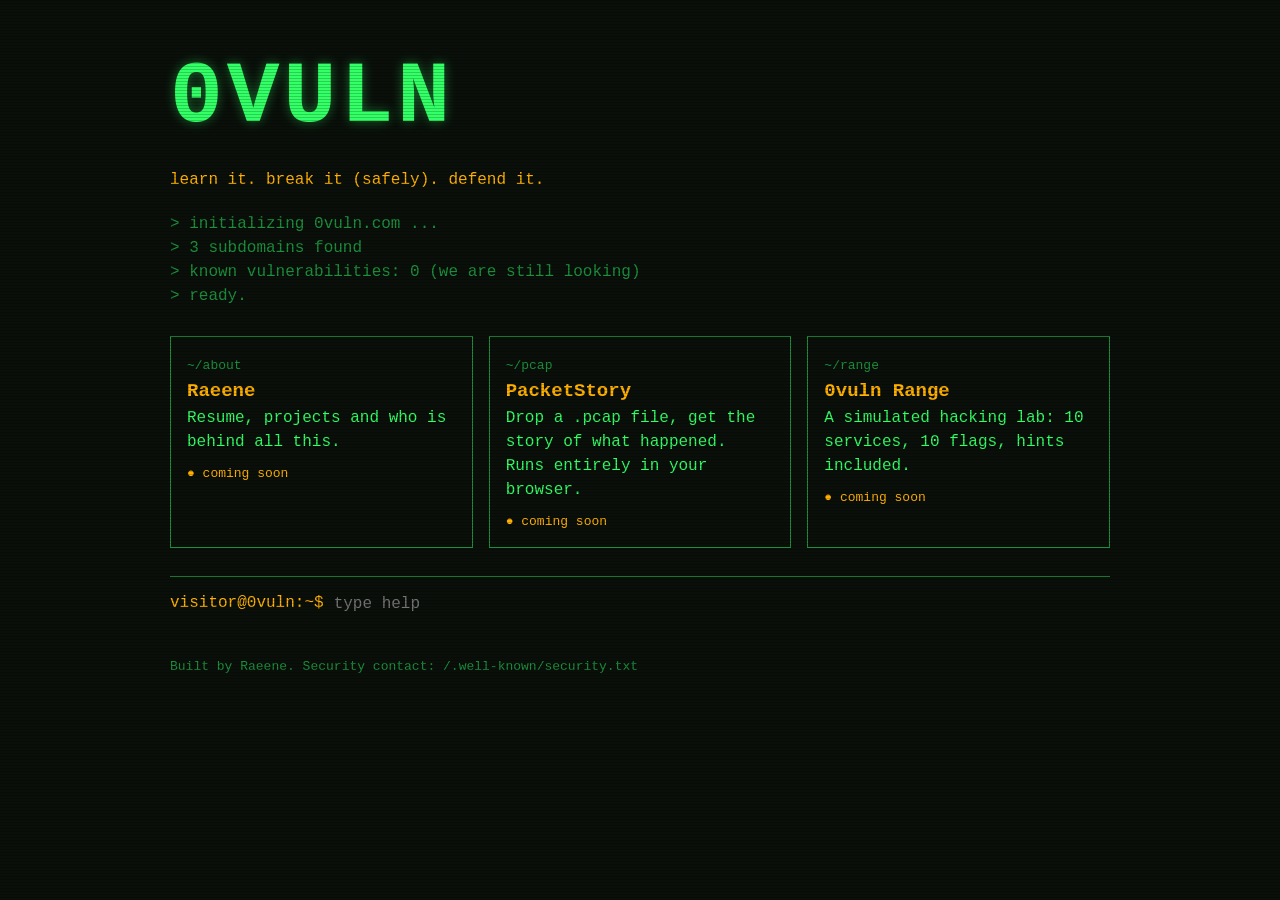
==== public/index.html @ 6ec32bdd "Add files via upload" ====
<!doctype html>
<html lang="en"><head><meta charset="utf-8">
<meta name="viewport" content="width=device-width,initial-scale=1">
<title>0vuln – learn it, break it, defend it</title>
<meta name="description" content="0vuln.com: a cybersecurity playground. A hacking lab, a packet analyzer, and the person behind them.">
<meta property="og:title" content="0vuln"><meta property="og:description" content="Learn it, break it (safely), defend it.">
<link rel="icon" href="data:image/svg+xml,%3Csvg xmlns=%22http://www.w3.org/2000/svg%22 viewBox=%220 0 100 100%22%3E%3Ctext y=%22.9em%22 font-size=%2290%22%3E🛡️%3C/text%3E%3C/svg%3E">
<style>
:root{--bg:#0a0f0a;--fg:#33ff66;--dim:#1c8f3c;--amb:#ffb000;--red:#ff5555}
*{box-sizing:border-box}
body{margin:0;background:var(--bg);color:var(--fg);font:16px/1.5 "Courier New",monospace;min-height:100vh}
body::after{content:"";position:fixed;inset:0;pointer-events:none;background:repeating-linear-gradient(rgba(0,0,0,.18) 0 1px,transparent 1px 3px)}
main{max-width:980px;margin:0 auto;padding:32px 20px 64px}
h1{margin:0;font-size:clamp(44px,12vw,88px);letter-spacing:4px;text-shadow:0 0 12px #33ff6666}
.tag{color:var(--amb);margin:4px 0 20px}
#log{min-height:92px}
.d{color:var(--dim)}.e{color:var(--red)}.c{color:var(--amb)}
.grid{display:grid;grid-template-columns:repeat(auto-fit,minmax(260px,1fr));gap:16px;margin:28px 0}
.card{display:block;border:1px solid var(--dim);padding:16px;color:inherit;text-decoration:none;transition:.15s}
.card:hover,.card:focus-visible{border-color:var(--fg);box-shadow:0 0 14px #33ff6644;outline:0;transform:translateY(-2px)}
.card b{display:block;color:var(--amb);font-size:19px}
.card .p{color:var(--dim);font-size:13px}
.st{font-size:13px;margin-top:10px;color:var(--dim)}.st.on{color:var(--fg)}.st.off{color:var(--amb)}
#term{border-top:1px solid var(--dim);padding-top:14px;cursor:text}
#row{display:flex;gap:8px}
#i{flex:1;min-width:0;background:none;border:0;outline:0;color:var(--fg);font:inherit}
footer{margin-top:40px;color:var(--dim);font-size:13px}
@media (prefers-reduced-motion:no-preference){.card{animation:in .5s both}.card:nth-child(2){animation-delay:.1s}.card:nth-child(3){animation-delay:.2s}@keyframes in{from{opacity:0;transform:translateY(8px)}}}
</style></head><body><main>
<h1>0VULN</h1>
<div class="tag">learn it. break it (safely). defend it.</div>
<div id="log"></div>
<div class="grid">
<a class="card" href="https://raeene.0vuln.com" data-k="about"><span class="p">~/about</span><b>Raeene</b>Resume, projects and who is behind all this.<div class="st" data-s="about">● checking</div></a>
<a class="card" href="https://pcap.0vuln.com" data-k="pcap"><span class="p">~/pcap</span><b>PacketStory</b>Drop a .pcap file, get the story of what happened. Runs entirely in your browser.<div class="st" data-s="pcap">● checking</div></a>
<a class="card" href="https://range.0vuln.com" data-k="range"><span class="p">~/range</span><b>0vuln Range</b>A simulated hacking lab: 10 services, 10 flags, hints included.<div class="st" data-s="range">● checking</div></a>
</div>
<div id="term"><div id="out"></div><div id="row"><span class="c">visitor@0vuln:~$</span><input id="i" aria-label="terminal" autocomplete="off" autocapitalize="off" spellcheck="false" placeholder="type help"></div></div>
<footer>Built by Raeene. Security contact: /.well-known/security.txt</footer>
</main>
<script>
//LOGIC-START
const HOSTS={about:'raeene.0vuln.com',pcap:'pcap.0vuln.com',range:'range.0vuln.com'};
const ALIAS={resume:'about',me:'about',whoami:'about',packetstory:'pcap',lab:'range'};
const state={};
function reply(l){
  const[c,...a]=l.trim().toLowerCase().split(/\s+/);if(!c)return[];
  if(c==='help')return[['commands: ls | open <about|pcap|range> | status | manifesto | whoami | clear','d']];
  if(c==='ls')return[['about/  pcap/  range/','d']];
  if(c==='open'||c==='cd'){const k=ALIAS[a[0]]||a[0];return HOSTS[k]?[['opening '+HOSTS[k]+' ...','d'],['go',HOSTS[k]]]:[['open: choose about, pcap or range','e']]}
  if(c==='status')return[['status']];
  if(c==='manifesto')return[['0vuln: zero vulnerabilities is a direction, not a destination. Learn it, break it (safely), defend it.','d']];
  if(c==='whoami')return[['visitor. Try: open about, to meet the person behind this site.','d']];
  if(c==='clear')return[['clear']];
  if(c==='sudo')return[['nice try. this server has zero known vulnerabilities.','e']];
  return[[c+': command not found. Type help.','e']];
}
//LOGIC-END
const $=s=>document.querySelector(s),out=$('#out'),log=$('#log'),inp=$('#i');
const say=(x,c,box=out)=>{const d=document.createElement('div');d.textContent=x;d.className=c||'';box.appendChild(d)};
function check(){
  return Promise.all(Object.entries(HOSTS).map(([k,h])=>{
    const ac=new AbortController(),tm=setTimeout(()=>ac.abort(),4000);
    return fetch('https://'+h,{mode:'no-cors',cache:'no-store',signal:ac.signal}).then(()=>1,()=>0).then(v=>{
      clearTimeout(tm);state[k]=v;const e=document.querySelector('[data-s="'+k+'"]');
      if(e){e.textContent=v?'● online':'● coming soon';e.className='st '+(v?'on':'off')}});
  }));
}
function run(l){
  say('visitor@0vuln:~$ '+l,'c');
  for(const[x,y]of reply(l)){
    if(x==='clear')out.textContent='';
    else if(x==='go')setTimeout(()=>location.assign('https://'+y),400);
    else if(x==='status')check().then(()=>Object.keys(HOSTS).forEach(k=>say(k.padEnd(7)+(state[k]?'online':'coming soon'),state[k]?'':'d')));
    else say(x,y);
  }
}
inp.addEventListener('keydown',e=>{if(e.key==='Enter'){const v=inp.value;inp.value='';run(v)}});
$('#term').addEventListener('click',()=>inp.focus());
const boot=['> initializing 0vuln.com ...','> 3 subdomains found','> known vulnerabilities: 0 (we are still looking)','> ready.'];
const slow=!matchMedia('(prefers-reduced-motion:reduce)').matches;
(async()=>{for(const l of boot){say(l,'d',log);if(slow)await new Promise(r=>setTimeout(r,350))}})();
check();
</script></body></html>
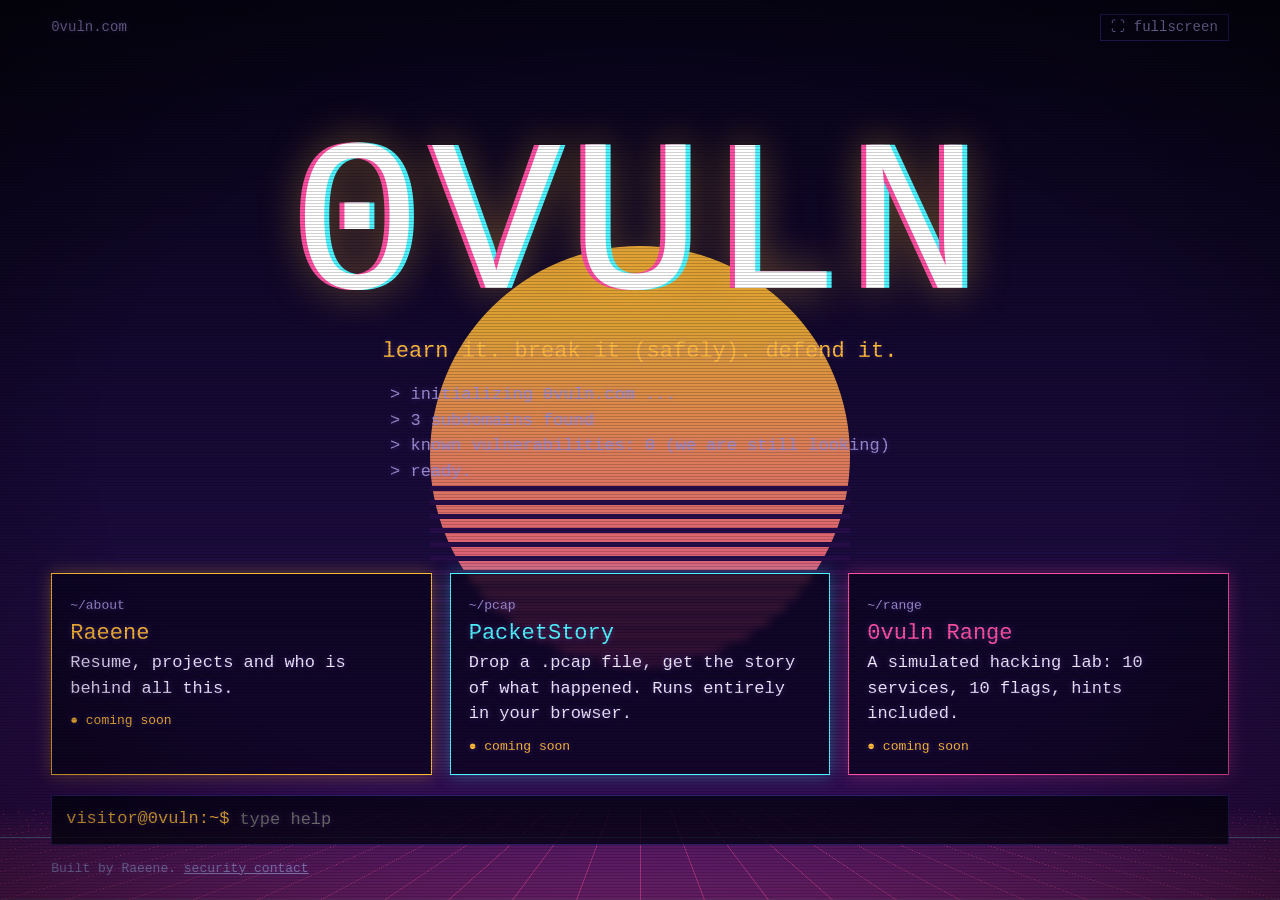
==== commit 106f061f: "LF-CLRF" ====
--- a/public/index.html
+++ b/public/index.html
@@ -4,39 +4,47 @@
 <title>0vuln – learn it, break it, defend it</title>
 <meta name="description" content="0vuln.com: a cybersecurity playground. A hacking lab, a packet analyzer, and the person behind them.">
 <meta property="og:title" content="0vuln"><meta property="og:description" content="Learn it, break it (safely), defend it.">
+<meta name="theme-color" content="#070416">
 <link rel="icon" href="data:image/svg+xml,%3Csvg xmlns=%22http://www.w3.org/2000/svg%22 viewBox=%220 0 100 100%22%3E%3Ctext y=%22.9em%22 font-size=%2290%22%3E🛡️%3C/text%3E%3C/svg%3E">
 <style>
-:root{--bg:#0a0f0a;--fg:#33ff66;--dim:#1c8f3c;--amb:#ffb000;--red:#ff5555}
-*{box-sizing:border-box}
-body{margin:0;background:var(--bg);color:var(--fg);font:16px/1.5 "Courier New",monospace;min-height:100vh}
-body::after{content:"";position:fixed;inset:0;pointer-events:none;background:repeating-linear-gradient(rgba(0,0,0,.18) 0 1px,transparent 1px 3px)}
-main{max-width:980px;margin:0 auto;padding:32px 20px 64px}
-h1{margin:0;font-size:clamp(44px,12vw,88px);letter-spacing:4px;text-shadow:0 0 12px #33ff6666}
-.tag{color:var(--amb);margin:4px 0 20px}
-#log{min-height:92px}
-.d{color:var(--dim)}.e{color:var(--red)}.c{color:var(--amb)}
-.grid{display:grid;grid-template-columns:repeat(auto-fit,minmax(260px,1fr));gap:16px;margin:28px 0}
-.card{display:block;border:1px solid var(--dim);padding:16px;color:inherit;text-decoration:none;transition:.15s}
-.card:hover,.card:focus-visible{border-color:var(--fg);box-shadow:0 0 14px #33ff6644;outline:0;transform:translateY(-2px)}
-.card b{display:block;color:var(--amb);font-size:19px}
-.card .p{color:var(--dim);font-size:13px}
-.st{font-size:13px;margin-top:10px;color:var(--dim)}.st.on{color:var(--fg)}.st.off{color:var(--amb)}
-#term{border-top:1px solid var(--dim);padding-top:14px;cursor:text}
+:root{--bg:#070416;--ink:#efe6ff;--dim:#9a8bd0;--a:#ffb938;--c:#4df3ff;--m:#ff4fa3;--line:#2a1f6b}
+*{box-sizing:border-box}html{background:var(--bg)}
+body{margin:0;min-height:100vh;color:var(--ink);font:17px/1.5 "Cascadia Mono","SF Mono",Menlo,Consolas,"Courier New",monospace;background:linear-gradient(#070416 0,#1a0b3d 60%,#3a0f5c 100%);overflow-x:hidden;text-shadow:0 0 6px rgba(160,120,255,.35)}
+body::after{content:"";position:fixed;inset:0;pointer-events:none;z-index:9;background:repeating-linear-gradient(0deg,rgba(0,0,0,.18) 0 1px,transparent 1px 3px),radial-gradient(ellipse at center,transparent 60%,rgba(0,0,0,.5) 100%)}
+.sun{position:fixed;left:50%;bottom:26vh;width:min(48vw,420px);aspect-ratio:1;transform:translateX(-50%);border-radius:50%;background:linear-gradient(#ffb938 20%,#ff4fa3 100%);opacity:.85;z-index:0}
+.sun::after{content:"";position:absolute;inset:55% 0 0;background:repeating-linear-gradient(transparent 0 9px,#2a0f4d 9px 14px)}
+.floor{position:fixed;left:-60%;right:-60%;bottom:0;height:46vh;z-index:0;transform:perspective(320px) rotateX(62deg);transform-origin:bottom;background:linear-gradient(transparent 0,rgba(255,79,163,.28) 100%),repeating-linear-gradient(90deg,rgba(255,79,163,.6) 0 1px,transparent 1px 64px),repeating-linear-gradient(0deg,rgba(77,243,255,.45) 0 1px,transparent 1px 42px);background-position:0 0,0 0,0 0}
+@media (prefers-reduced-motion:no-preference){.floor{animation:g 2.4s linear infinite}@keyframes g{to{background-position:0 0,0 0,0 42px}}.card{animation:in .5s both}.card:nth-child(2){animation-delay:.1s}.card:nth-child(3){animation-delay:.2s}@keyframes in{from{opacity:0;transform:translateY(10px)}}}
+main{position:relative;z-index:1;min-height:100vh;display:flex;flex-direction:column;padding:14px 4vw 22px}
+.bar{display:flex;justify-content:space-between;align-items:center;color:var(--dim);font-size:14px}
+.bar button{background:none;border:1px solid var(--line);color:var(--dim);font:inherit;padding:2px 10px;cursor:pointer;text-shadow:none}.bar button:hover{color:var(--c);border-color:var(--c)}
+.hero{flex:1;display:flex;flex-direction:column;justify-content:center;align-items:center;text-align:center;padding:4vh 0 3vh}
+h1{margin:0;font-weight:400;font-size:clamp(64px,17vw,220px);line-height:.85;letter-spacing:.04em;color:#fff;text-shadow:-5px 0 var(--m),5px 0 var(--c),0 0 40px rgba(255,185,56,.5)}
+.tag{color:var(--a);font-size:clamp(16px,2vw,22px);margin:12px 0 14px}
+#log{min-height:84px;color:var(--dim);text-align:left}
+.d{color:var(--dim)}.e{color:#ff5470}.c{color:var(--a)}
+.grid{display:grid;grid-template-columns:repeat(auto-fit,minmax(min(100%,280px),1fr));gap:18px;width:100%}
+.card{display:block;padding:18px;color:var(--ink);text-decoration:none;background:rgba(10,5,30,.74);backdrop-filter:blur(4px);border:1px solid var(--k);box-shadow:0 0 16px var(--kg);transition:.15s}
+.card:hover,.card:focus-visible{outline:0;transform:translateY(-3px);box-shadow:0 0 34px var(--kg),inset 0 0 28px var(--kg)}
+.card b{display:block;color:var(--k);font-size:22px;font-weight:400}.card .p{color:var(--dim);font-size:13px}
+.k1{--k:#ffb938;--kg:rgba(255,185,56,.35)}.k2{--k:#4df3ff;--kg:rgba(77,243,255,.35)}.k3{--k:#ff4fa3;--kg:rgba(255,79,163,.35)}
+.st{font-size:13px;margin-top:10px;color:var(--dim)}.st.on{color:#6bff95}.st.off{color:var(--a)}
+#term{margin-top:20px;border:1px solid var(--line);background:rgba(7,4,22,.82);padding:10px 14px;cursor:text}
 #row{display:flex;gap:8px}
-#i{flex:1;min-width:0;background:none;border:0;outline:0;color:var(--fg);font:inherit}
-footer{margin-top:40px;color:var(--dim);font-size:13px}
-@media (prefers-reduced-motion:no-preference){.card{animation:in .5s both}.card:nth-child(2){animation-delay:.1s}.card:nth-child(3){animation-delay:.2s}@keyframes in{from{opacity:0;transform:translateY(8px)}}}
-</style></head><body><main>
-<h1>0VULN</h1>
-<div class="tag">learn it. break it (safely). defend it.</div>
-<div id="log"></div>
+#i{flex:1;min-width:0;background:none;border:0;outline:0;color:var(--ink);font:inherit;text-shadow:inherit}
+footer{margin-top:14px;color:var(--dim);font-size:13px}footer a{color:var(--dim)}
+</style></head><body>
+<div class="sun"></div><div class="floor"></div>
+<main>
+<div class="bar"><span>0vuln.com</span><button id="fs" title="Toggle fullscreen">⛶ fullscreen</button></div>
+<div class="hero"><h1>0VULN</h1><div class="tag">learn it. break it (safely). defend it.</div><div id="log"></div></div>
 <div class="grid">
-<a class="card" href="https://raeene.0vuln.com" data-k="about"><span class="p">~/about</span><b>Raeene</b>Resume, projects and who is behind all this.<div class="st" data-s="about">● checking</div></a>
-<a class="card" href="https://pcap.0vuln.com" data-k="pcap"><span class="p">~/pcap</span><b>PacketStory</b>Drop a .pcap file, get the story of what happened. Runs entirely in your browser.<div class="st" data-s="pcap">● checking</div></a>
-<a class="card" href="https://range.0vuln.com" data-k="range"><span class="p">~/range</span><b>0vuln Range</b>A simulated hacking lab: 10 services, 10 flags, hints included.<div class="st" data-s="range">● checking</div></a>
+<a class="card k1" href="https://raeene.0vuln.com"><span class="p">~/about</span><b>Raeene</b>Resume, projects and who is behind all this.<div class="st" data-s="about">● checking</div></a>
+<a class="card k2" href="https://pcap.0vuln.com"><span class="p">~/pcap</span><b>PacketStory</b>Drop a .pcap file, get the story of what happened. Runs entirely in your browser.<div class="st" data-s="pcap">● checking</div></a>
+<a class="card k3" href="https://range.0vuln.com"><span class="p">~/range</span><b>0vuln Range</b>A simulated hacking lab: 10 services, 10 flags, hints included.<div class="st" data-s="range">● checking</div></a>
 </div>
 <div id="term"><div id="out"></div><div id="row"><span class="c">visitor@0vuln:~$</span><input id="i" aria-label="terminal" autocomplete="off" autocapitalize="off" spellcheck="false" placeholder="type help"></div></div>
-<footer>Built by Raeene. Security contact: /.well-known/security.txt</footer>
+<footer>Built by Raeene. <a href="/.well-known/security.txt">security contact</a></footer>
 </main>
 <script>
 //LOGIC-START
@@ -45,10 +53,11 @@
 const state={};
 function reply(l){
   const[c,...a]=l.trim().toLowerCase().split(/\s+/);if(!c)return[];
-  if(c==='help')return[['commands: ls | open <about|pcap|range> | status | manifesto | whoami | clear','d']];
+  if(c==='help')return[['commands: ls | open <about|pcap|range> | status | manifesto | whoami | fullscreen | clear','d']];
   if(c==='ls')return[['about/  pcap/  range/','d']];
   if(c==='open'||c==='cd'){const k=ALIAS[a[0]]||a[0];return HOSTS[k]?[['opening '+HOSTS[k]+' ...','d'],['go',HOSTS[k]]]:[['open: choose about, pcap or range','e']]}
   if(c==='status')return[['status']];
+  if(c==='fullscreen'||c==='fs')return[['fs']];
   if(c==='manifesto')return[['0vuln: zero vulnerabilities is a direction, not a destination. Learn it, break it (safely), defend it.','d']];
   if(c==='whoami')return[['visitor. Try: open about, to meet the person behind this site.','d']];
   if(c==='clear')return[['clear']];
@@ -71,12 +80,15 @@
   for(const[x,y]of reply(l)){
     if(x==='clear')out.textContent='';
     else if(x==='go')setTimeout(()=>location.assign('https://'+y),400);
+    else if(x==='fs')$('#fs').click();
     else if(x==='status')check().then(()=>Object.keys(HOSTS).forEach(k=>say(k.padEnd(7)+(state[k]?'online':'coming soon'),state[k]?'':'d')));
     else say(x,y);
   }
 }
 inp.addEventListener('keydown',e=>{if(e.key==='Enter'){const v=inp.value;inp.value='';run(v)}});
 $('#term').addEventListener('click',()=>inp.focus());
+const fb=$('#fs'),de=document.documentElement;
+if(de.requestFullscreen)fb.onclick=()=>document.fullscreenElement?document.exitFullscreen():de.requestFullscreen();else fb.hidden=true;
 const boot=['> initializing 0vuln.com ...','> 3 subdomains found','> known vulnerabilities: 0 (we are still looking)','> ready.'];
 const slow=!matchMedia('(prefers-reduced-motion:reduce)').matches;
 (async()=>{for(const l of boot){say(l,'d',log);if(slow)await new Promise(r=>setTimeout(r,350))}})();
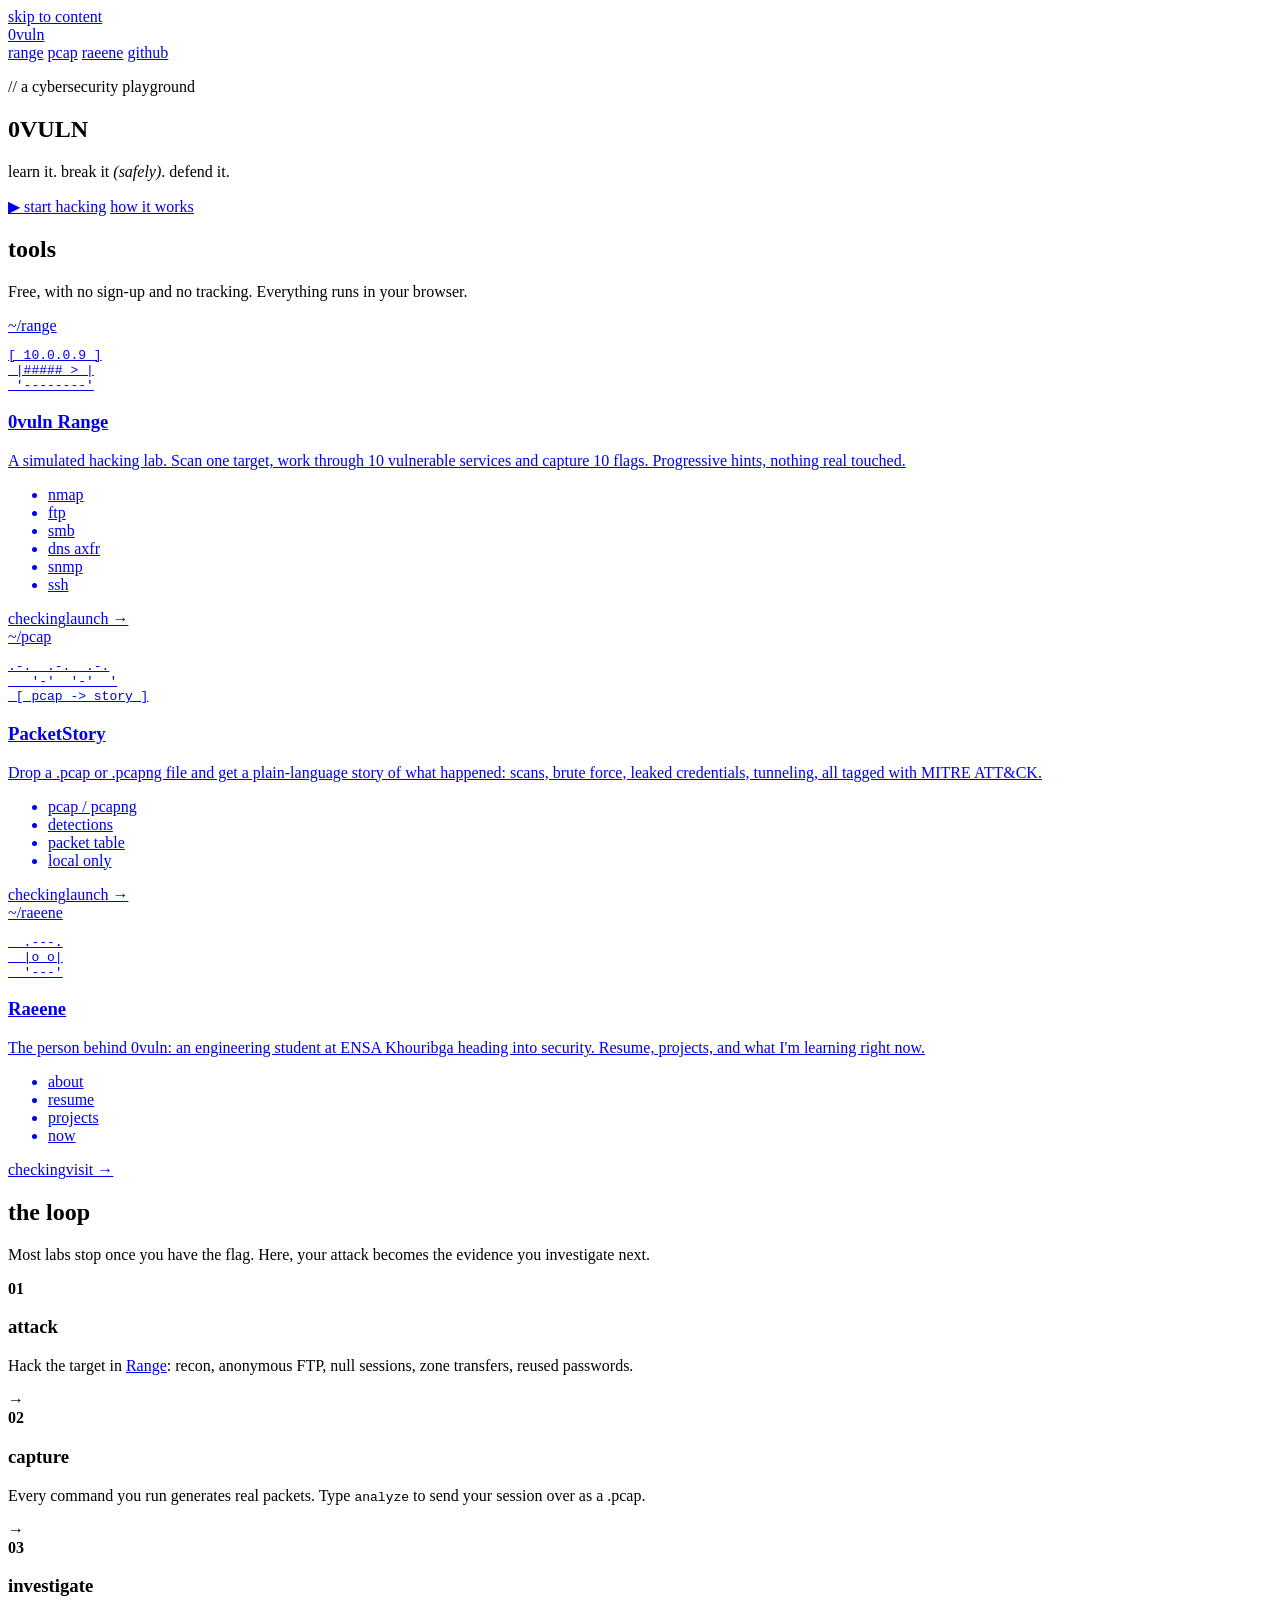
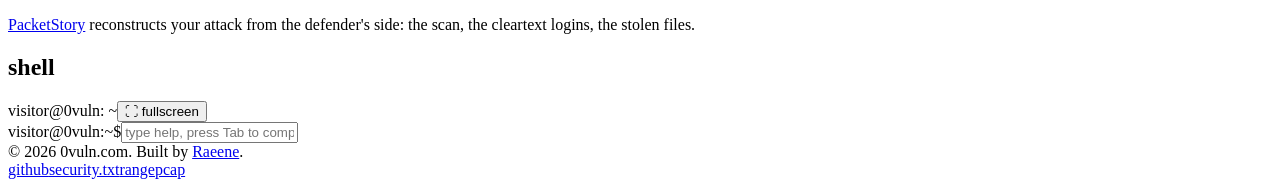
==== commit c99a009f: "Redesign hub: shared design system, strict CSP, the loop, better shell - Move inline CSS/JS to hub.c" ====
--- a/public/index.html
+++ b/public/index.html
@@ -1,96 +1,108 @@
 <!doctype html>
-<html lang="en"><head><meta charset="utf-8">
+<html lang="en">
+<head>
+<meta charset="utf-8">
 <meta name="viewport" content="width=device-width,initial-scale=1">
-<title>0vuln – learn it, break it, defend it</title>
-<meta name="description" content="0vuln.com: a cybersecurity playground. A hacking lab, a packet analyzer, and the person behind them.">
-<meta property="og:title" content="0vuln"><meta property="og:description" content="Learn it, break it (safely), defend it.">
-<meta name="theme-color" content="#070416">
-<link rel="icon" href="data:image/svg+xml,%3Csvg xmlns=%22http://www.w3.org/2000/svg%22 viewBox=%220 0 100 100%22%3E%3Ctext y=%22.9em%22 font-size=%2290%22%3E🛡️%3C/text%3E%3C/svg%3E">
-<style>
-:root{--bg:#070416;--ink:#efe6ff;--dim:#9a8bd0;--a:#ffb938;--c:#4df3ff;--m:#ff4fa3;--line:#2a1f6b}
-*{box-sizing:border-box}html{background:var(--bg)}
-body{margin:0;min-height:100vh;color:var(--ink);font:17px/1.5 "Cascadia Mono","SF Mono",Menlo,Consolas,"Courier New",monospace;background:linear-gradient(#070416 0,#1a0b3d 60%,#3a0f5c 100%);overflow-x:hidden;text-shadow:0 0 6px rgba(160,120,255,.35)}
-body::after{content:"";position:fixed;inset:0;pointer-events:none;z-index:9;background:repeating-linear-gradient(0deg,rgba(0,0,0,.18) 0 1px,transparent 1px 3px),radial-gradient(ellipse at center,transparent 60%,rgba(0,0,0,.5) 100%)}
-.sun{position:fixed;left:50%;bottom:26vh;width:min(48vw,420px);aspect-ratio:1;transform:translateX(-50%);border-radius:50%;background:linear-gradient(#ffb938 20%,#ff4fa3 100%);opacity:.85;z-index:0}
-.sun::after{content:"";position:absolute;inset:55% 0 0;background:repeating-linear-gradient(transparent 0 9px,#2a0f4d 9px 14px)}
-.floor{position:fixed;left:-60%;right:-60%;bottom:0;height:46vh;z-index:0;transform:perspective(320px) rotateX(62deg);transform-origin:bottom;background:linear-gradient(transparent 0,rgba(255,79,163,.28) 100%),repeating-linear-gradient(90deg,rgba(255,79,163,.6) 0 1px,transparent 1px 64px),repeating-linear-gradient(0deg,rgba(77,243,255,.45) 0 1px,transparent 1px 42px);background-position:0 0,0 0,0 0}
-@media (prefers-reduced-motion:no-preference){.floor{animation:g 2.4s linear infinite}@keyframes g{to{background-position:0 0,0 0,0 42px}}.card{animation:in .5s both}.card:nth-child(2){animation-delay:.1s}.card:nth-child(3){animation-delay:.2s}@keyframes in{from{opacity:0;transform:translateY(10px)}}}
-main{position:relative;z-index:1;min-height:100vh;display:flex;flex-direction:column;padding:14px 4vw 22px}
-.bar{display:flex;justify-content:space-between;align-items:center;color:var(--dim);font-size:14px}
-.bar button{background:none;border:1px solid var(--line);color:var(--dim);font:inherit;padding:2px 10px;cursor:pointer;text-shadow:none}.bar button:hover{color:var(--c);border-color:var(--c)}
-.hero{flex:1;display:flex;flex-direction:column;justify-content:center;align-items:center;text-align:center;padding:4vh 0 3vh}
-h1{margin:0;font-weight:400;font-size:clamp(64px,17vw,220px);line-height:.85;letter-spacing:.04em;color:#fff;text-shadow:-5px 0 var(--m),5px 0 var(--c),0 0 40px rgba(255,185,56,.5)}
-.tag{color:var(--a);font-size:clamp(16px,2vw,22px);margin:12px 0 14px}
-#log{min-height:84px;color:var(--dim);text-align:left}
-.d{color:var(--dim)}.e{color:#ff5470}.c{color:var(--a)}
-.grid{display:grid;grid-template-columns:repeat(auto-fit,minmax(min(100%,280px),1fr));gap:18px;width:100%}
-.card{display:block;padding:18px;color:var(--ink);text-decoration:none;background:rgba(10,5,30,.74);backdrop-filter:blur(4px);border:1px solid var(--k);box-shadow:0 0 16px var(--kg);transition:.15s}
-.card:hover,.card:focus-visible{outline:0;transform:translateY(-3px);box-shadow:0 0 34px var(--kg),inset 0 0 28px var(--kg)}
-.card b{display:block;color:var(--k);font-size:22px;font-weight:400}.card .p{color:var(--dim);font-size:13px}
-.k1{--k:#ffb938;--kg:rgba(255,185,56,.35)}.k2{--k:#4df3ff;--kg:rgba(77,243,255,.35)}.k3{--k:#ff4fa3;--kg:rgba(255,79,163,.35)}
-.st{font-size:13px;margin-top:10px;color:var(--dim)}.st.on{color:#6bff95}.st.off{color:var(--a)}
-#term{margin-top:20px;border:1px solid var(--line);background:rgba(7,4,22,.82);padding:10px 14px;cursor:text}
-#row{display:flex;gap:8px}
-#i{flex:1;min-width:0;background:none;border:0;outline:0;color:var(--ink);font:inherit;text-shadow:inherit}
-footer{margin-top:14px;color:var(--dim);font-size:13px}footer a{color:var(--dim)}
-</style></head><body>
-<div class="sun"></div><div class="floor"></div>
-<main>
-<div class="bar"><span>0vuln.com</span><button id="fs" title="Toggle fullscreen">⛶ fullscreen</button></div>
-<div class="hero"><h1>0VULN</h1><div class="tag">learn it. break it (safely). defend it.</div><div id="log"></div></div>
-<div class="grid">
-<a class="card k1" href="https://raeene.0vuln.com"><span class="p">~/about</span><b>Raeene</b>Resume, projects and who is behind all this.<div class="st" data-s="about">● checking</div></a>
-<a class="card k2" href="https://pcap.0vuln.com"><span class="p">~/pcap</span><b>PacketStory</b>Drop a .pcap file, get the story of what happened. Runs entirely in your browser.<div class="st" data-s="pcap">● checking</div></a>
-<a class="card k3" href="https://range.0vuln.com"><span class="p">~/range</span><b>0vuln Range</b>A simulated hacking lab: 10 services, 10 flags, hints included.<div class="st" data-s="range">● checking</div></a>
-</div>
-<div id="term"><div id="out"></div><div id="row"><span class="c">visitor@0vuln:~$</span><input id="i" aria-label="terminal" autocomplete="off" autocapitalize="off" spellcheck="false" placeholder="type help"></div></div>
-<footer>Built by Raeene. <a href="/.well-known/security.txt">security contact</a></footer>
+<title>0vuln: learn it, break it (safely), defend it</title>
+<meta name="description" content="0vuln.com is a free cybersecurity playground: hack a simulated machine in your browser, export your attack as a real .pcap, then investigate it from the defender's side.">
+<link rel="canonical" href="https://0vuln.com/">
+<meta property="og:type" content="website">
+<meta property="og:url" content="https://0vuln.com/">
+<meta property="og:title" content="0vuln: learn it, break it (safely), defend it">
+<meta property="og:description" content="Hack a simulated machine in your browser, then investigate your own attack as a defender. Free, no sign-up, nothing leaves your browser.">
+<meta property="og:image" content="https://0vuln.com/og.png">
+<meta name="twitter:card" content="summary_large_image">
+<meta name="theme-color" content="#05061a">
+<link rel="icon" href="/favicon.svg" type="image/svg+xml">
+<link rel="preload" href="/vt323.woff2" as="font" type="font/woff2" crossorigin>
+<link rel="stylesheet" href="/hub.css">
+<script src="/hub.js" defer></script>
+</head>
+<body>
+<a class="skip" href="#main">skip to content</a>
+<div class="scene" aria-hidden="true"><div class="stars"></div><div class="sun"></div><div class="floor"></div></div>
+
+<header class="ov">
+  <a class="ov-logo" href="/" aria-label="0vuln home"><img src="/favicon.svg" alt="">0vuln</a>
+  <nav aria-label="0vuln sites">
+    <a href="https://range.0vuln.com">range</a>
+    <a href="https://pcap.0vuln.com">pcap</a>
+    <a href="https://raeene.0vuln.com">raeene</a>
+    <a href="https://github.com/Raeene">github</a>
+  </nav>
+</header>
+
+<main id="main">
+  <section class="hero">
+    <p class="kicker">// a cybersecurity playground</p>
+    <h1 class="glitch" data-text="0VULN">0VULN</h1>
+    <p class="tagline">learn it<span>.</span> break it <em>(safely)</em><span>.</span> defend it<span>.</span></p>
+    <pre class="boot" id="boot" aria-hidden="true"></pre>
+    <div class="cta">
+      <a class="btn" href="https://range.0vuln.com">&#9654; start hacking</a>
+      <a class="btn ghost" href="#loop">how it works</a>
+    </div>
+  </section>
+
+  <section class="sec" id="tools" aria-labelledby="tools-h">
+    <h2 id="tools-h">tools</h2>
+    <p class="sub">Free, with no sign-up and no tracking. Everything runs in your browser.</p>
+    <div class="grid">
+      <a class="card k3" href="https://range.0vuln.com">
+        <div class="top"><span class="path">~/range</span><pre aria-hidden="true">[ 10.0.0.9 ]
+ |##### >_|
+ '--------'</pre></div>
+        <h3>0vuln Range</h3>
+        <p>A simulated hacking lab. Scan one target, work through 10 vulnerable services and capture 10 flags. Progressive hints, nothing real touched.</p>
+        <ul class="chips"><li>nmap</li><li>ftp</li><li>smb</li><li>dns axfr</li><li>snmp</li><li>ssh</li></ul>
+        <div class="bot"><span class="st" data-s="range">checking</span><span class="go">launch &rarr;</span></div>
+      </a>
+      <a class="card k2" href="https://pcap.0vuln.com">
+        <div class="top"><span class="path">~/pcap</span><pre aria-hidden="true">.-.  .-.  .-.
+   '-'  '-'  '
+ [ pcap -&gt; story ]</pre></div>
+        <h3>PacketStory</h3>
+        <p>Drop a .pcap or .pcapng file and get a plain-language story of what happened: scans, brute force, leaked credentials, tunneling, all tagged with MITRE ATT&amp;CK.</p>
+        <ul class="chips"><li>pcap / pcapng</li><li>detections</li><li>packet table</li><li>local only</li></ul>
+        <div class="bot"><span class="st" data-s="pcap">checking</span><span class="go">launch &rarr;</span></div>
+      </a>
+      <a class="card" href="https://raeene.0vuln.com">
+        <div class="top"><span class="path">~/raeene</span><pre aria-hidden="true">  .---.
+  |o_o|
+  '---'</pre></div>
+        <h3>Raeene</h3>
+        <p>The person behind 0vuln: an engineering student at ENSA Khouribga heading into security. Resume, projects, and what I'm learning right now.</p>
+        <ul class="chips"><li>about</li><li>resume</li><li>projects</li><li>now</li></ul>
+        <div class="bot"><span class="st" data-s="about">checking</span><span class="go">visit &rarr;</span></div>
+      </a>
+    </div>
+  </section>
+
+  <section class="sec" id="loop" aria-labelledby="loop-h">
+    <h2 id="loop-h">the loop</h2>
+    <p class="sub">Most labs stop once you have the flag. Here, your attack becomes the evidence you investigate next.</p>
+    <div class="loop">
+      <div class="step s1"><b>01</b><h3>attack</h3><p>Hack the target in <a href="https://range.0vuln.com">Range</a>: recon, anonymous FTP, null sessions, zone transfers, reused passwords.</p></div>
+      <div class="arrow" aria-hidden="true">&rarr;</div>
+      <div class="step s2"><b>02</b><h3>capture</h3><p>Every command you run generates real packets. Type <code>analyze</code> to send your session over as a .pcap.</p></div>
+      <div class="arrow" aria-hidden="true">&rarr;</div>
+      <div class="step s3"><b>03</b><h3>investigate</h3><p><a href="https://pcap.0vuln.com">PacketStory</a> reconstructs your attack from the defender's side: the scan, the cleartext logins, the stolen files.</p></div>
+    </div>
+  </section>
+
+  <section class="sec" id="shell" aria-labelledby="shell-h">
+    <h2 id="shell-h">shell</h2>
+    <div class="term" id="term">
+      <div class="term-h"><i></i><i></i><i></i><span>visitor@0vuln: ~</span><button type="button" id="fs" title="Toggle fullscreen">&#x26F6; fullscreen</button></div>
+      <div id="out" role="log" aria-live="polite"></div>
+      <div id="row"><label for="i">visitor@0vuln:~$</label><input id="i" autocomplete="off" autocapitalize="off" spellcheck="false" placeholder="type help, press Tab to complete"></div>
+    </div>
+  </section>
 </main>
-<script>
-//LOGIC-START
-const HOSTS={about:'raeene.0vuln.com',pcap:'pcap.0vuln.com',range:'range.0vuln.com'};
-const ALIAS={resume:'about',me:'about',whoami:'about',packetstory:'pcap',lab:'range'};
-const state={};
-function reply(l){
-  const[c,...a]=l.trim().toLowerCase().split(/\s+/);if(!c)return[];
-  if(c==='help')return[['commands: ls | open <about|pcap|range> | status | manifesto | whoami | fullscreen | clear','d']];
-  if(c==='ls')return[['about/  pcap/  range/','d']];
-  if(c==='open'||c==='cd'){const k=ALIAS[a[0]]||a[0];return HOSTS[k]?[['opening '+HOSTS[k]+' ...','d'],['go',HOSTS[k]]]:[['open: choose about, pcap or range','e']]}
-  if(c==='status')return[['status']];
-  if(c==='fullscreen'||c==='fs')return[['fs']];
-  if(c==='manifesto')return[['0vuln: zero vulnerabilities is a direction, not a destination. Learn it, break it (safely), defend it.','d']];
-  if(c==='whoami')return[['visitor. Try: open about, to meet the person behind this site.','d']];
-  if(c==='clear')return[['clear']];
-  if(c==='sudo')return[['nice try. this server has zero known vulnerabilities.','e']];
-  return[[c+': command not found. Type help.','e']];
-}
-//LOGIC-END
-const $=s=>document.querySelector(s),out=$('#out'),log=$('#log'),inp=$('#i');
-const say=(x,c,box=out)=>{const d=document.createElement('div');d.textContent=x;d.className=c||'';box.appendChild(d)};
-function check(){
-  return Promise.all(Object.entries(HOSTS).map(([k,h])=>{
-    const ac=new AbortController(),tm=setTimeout(()=>ac.abort(),4000);
-    return fetch('https://'+h,{mode:'no-cors',cache:'no-store',signal:ac.signal}).then(()=>1,()=>0).then(v=>{
-      clearTimeout(tm);state[k]=v;const e=document.querySelector('[data-s="'+k+'"]');
-      if(e){e.textContent=v?'● online':'● coming soon';e.className='st '+(v?'on':'off')}});
-  }));
-}
-function run(l){
-  say('visitor@0vuln:~$ '+l,'c');
-  for(const[x,y]of reply(l)){
-    if(x==='clear')out.textContent='';
-    else if(x==='go')setTimeout(()=>location.assign('https://'+y),400);
-    else if(x==='fs')$('#fs').click();
-    else if(x==='status')check().then(()=>Object.keys(HOSTS).forEach(k=>say(k.padEnd(7)+(state[k]?'online':'coming soon'),state[k]?'':'d')));
-    else say(x,y);
-  }
-}
-inp.addEventListener('keydown',e=>{if(e.key==='Enter'){const v=inp.value;inp.value='';run(v)}});
-$('#term').addEventListener('click',()=>inp.focus());
-const fb=$('#fs'),de=document.documentElement;
-if(de.requestFullscreen)fb.onclick=()=>document.fullscreenElement?document.exitFullscreen():de.requestFullscreen();else fb.hidden=true;
-const boot=['> initializing 0vuln.com ...','> 3 subdomains found','> known vulnerabilities: 0 (we are still looking)','> ready.'];
-const slow=!matchMedia('(prefers-reduced-motion:reduce)').matches;
-(async()=>{for(const l of boot){say(l,'d',log);if(slow)await new Promise(r=>setTimeout(r,350))}})();
-check();
-</script></body></html>
+
+<footer class="foot">
+  <span>&copy; 2026 0vuln.com. Built by <a href="https://raeene.0vuln.com">Raeene</a>.</span>
+  <nav aria-label="Footer"><a href="https://github.com/Raeene">github</a><a href="/.well-known/security.txt">security.txt</a><a href="https://range.0vuln.com">range</a><a href="https://pcap.0vuln.com">pcap</a></nav>
+</footer>
+</body>
+</html>
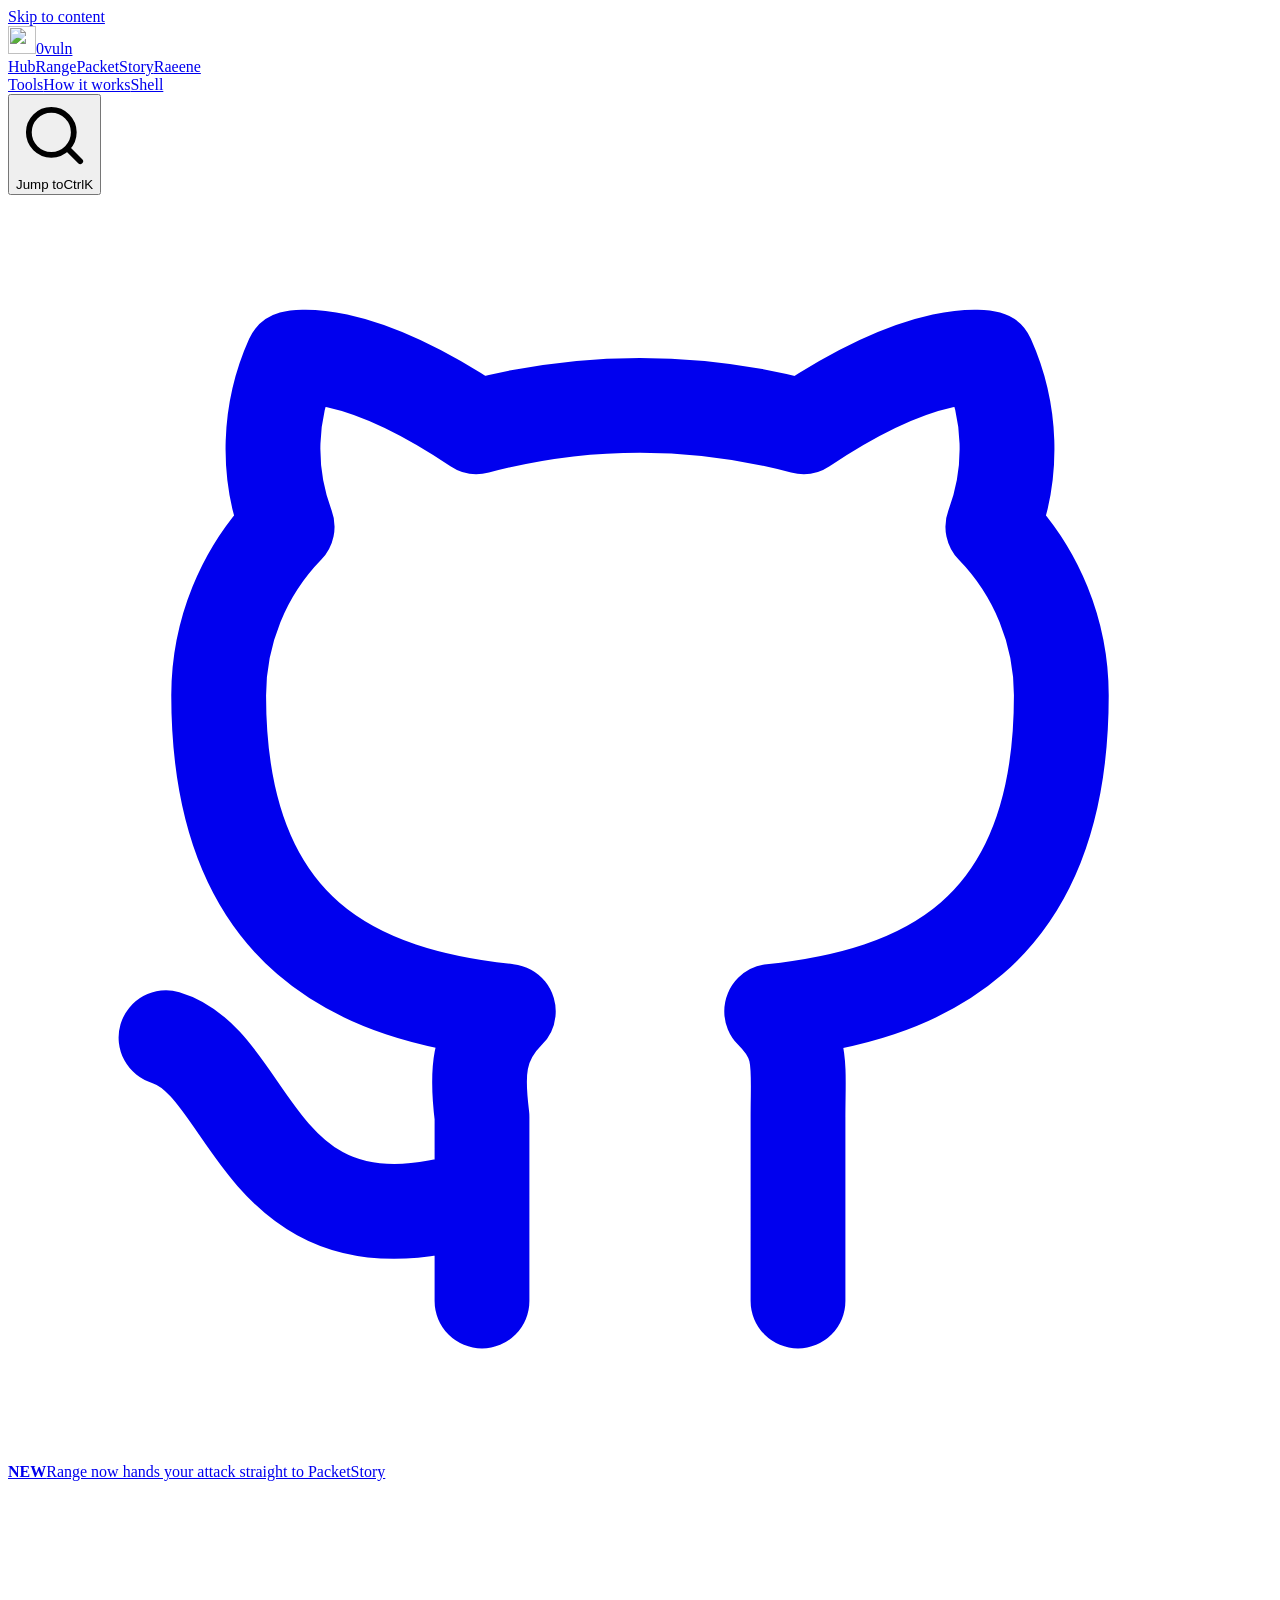
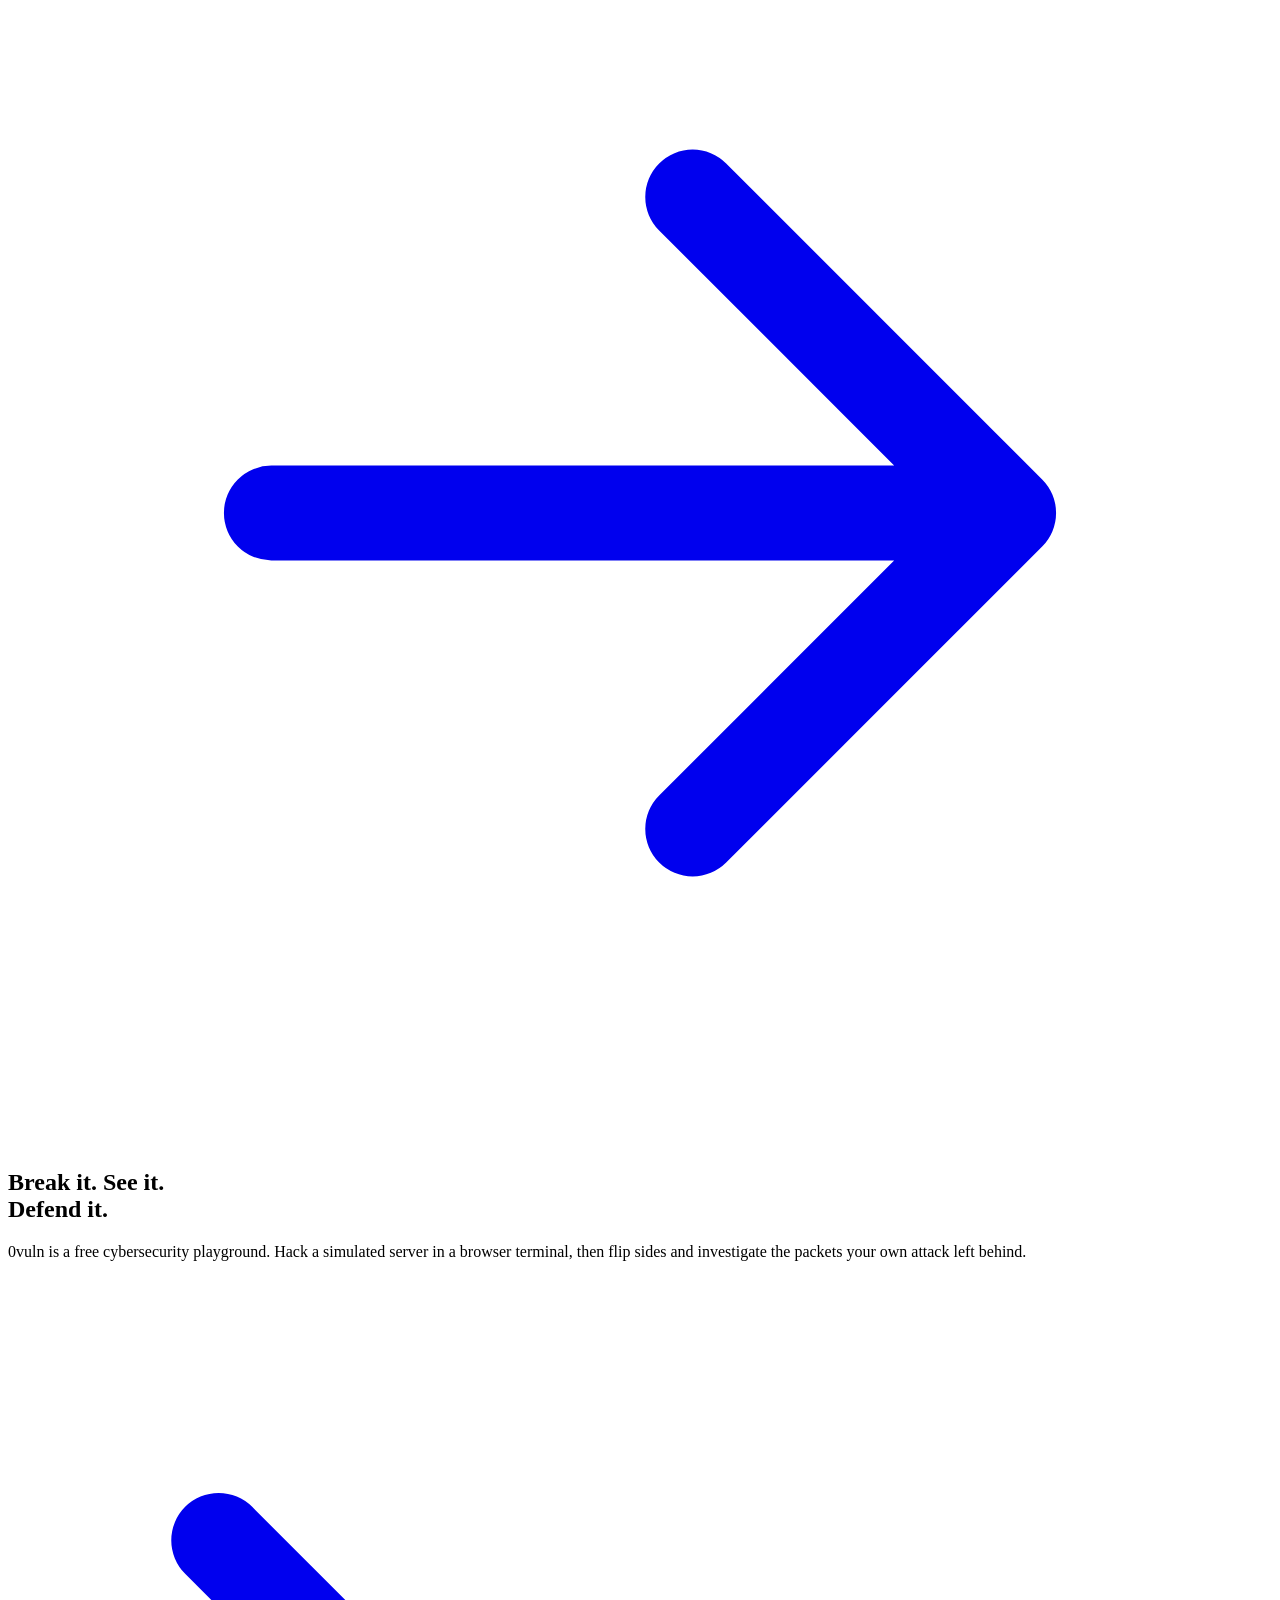
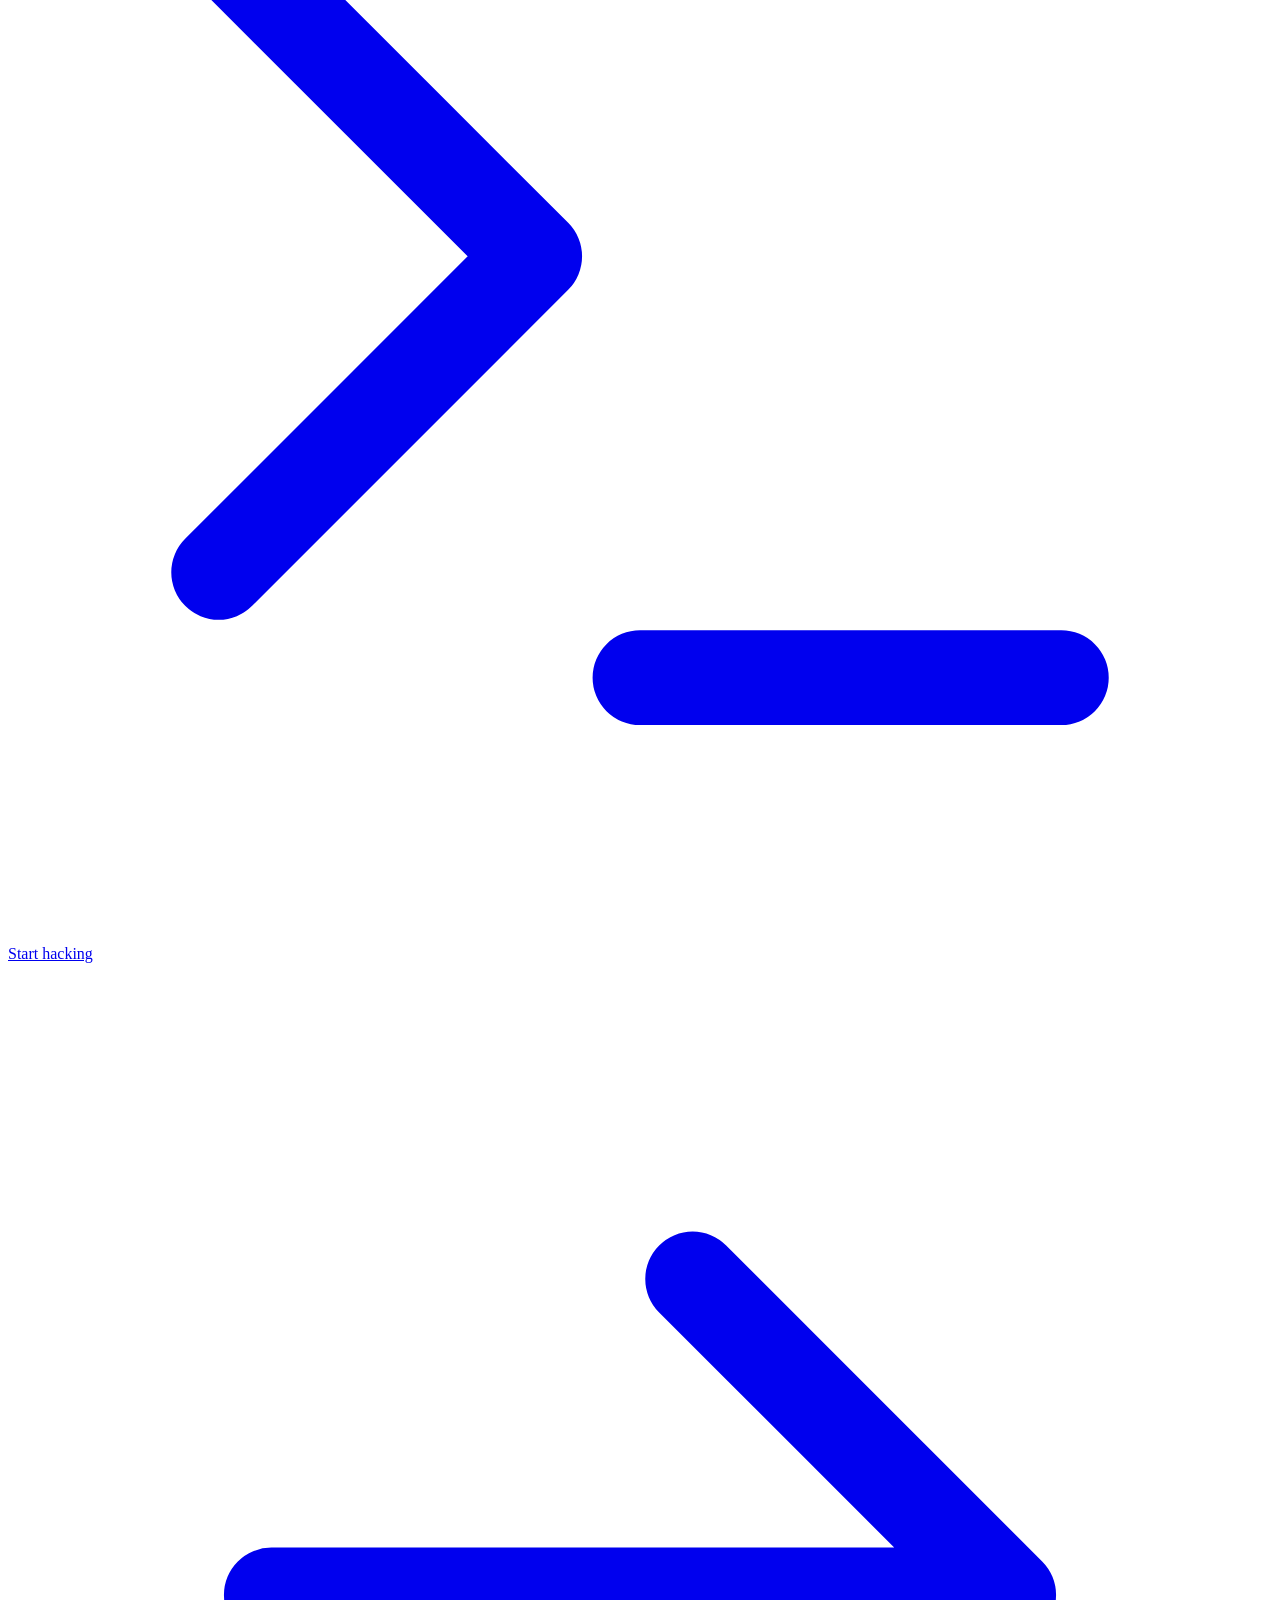
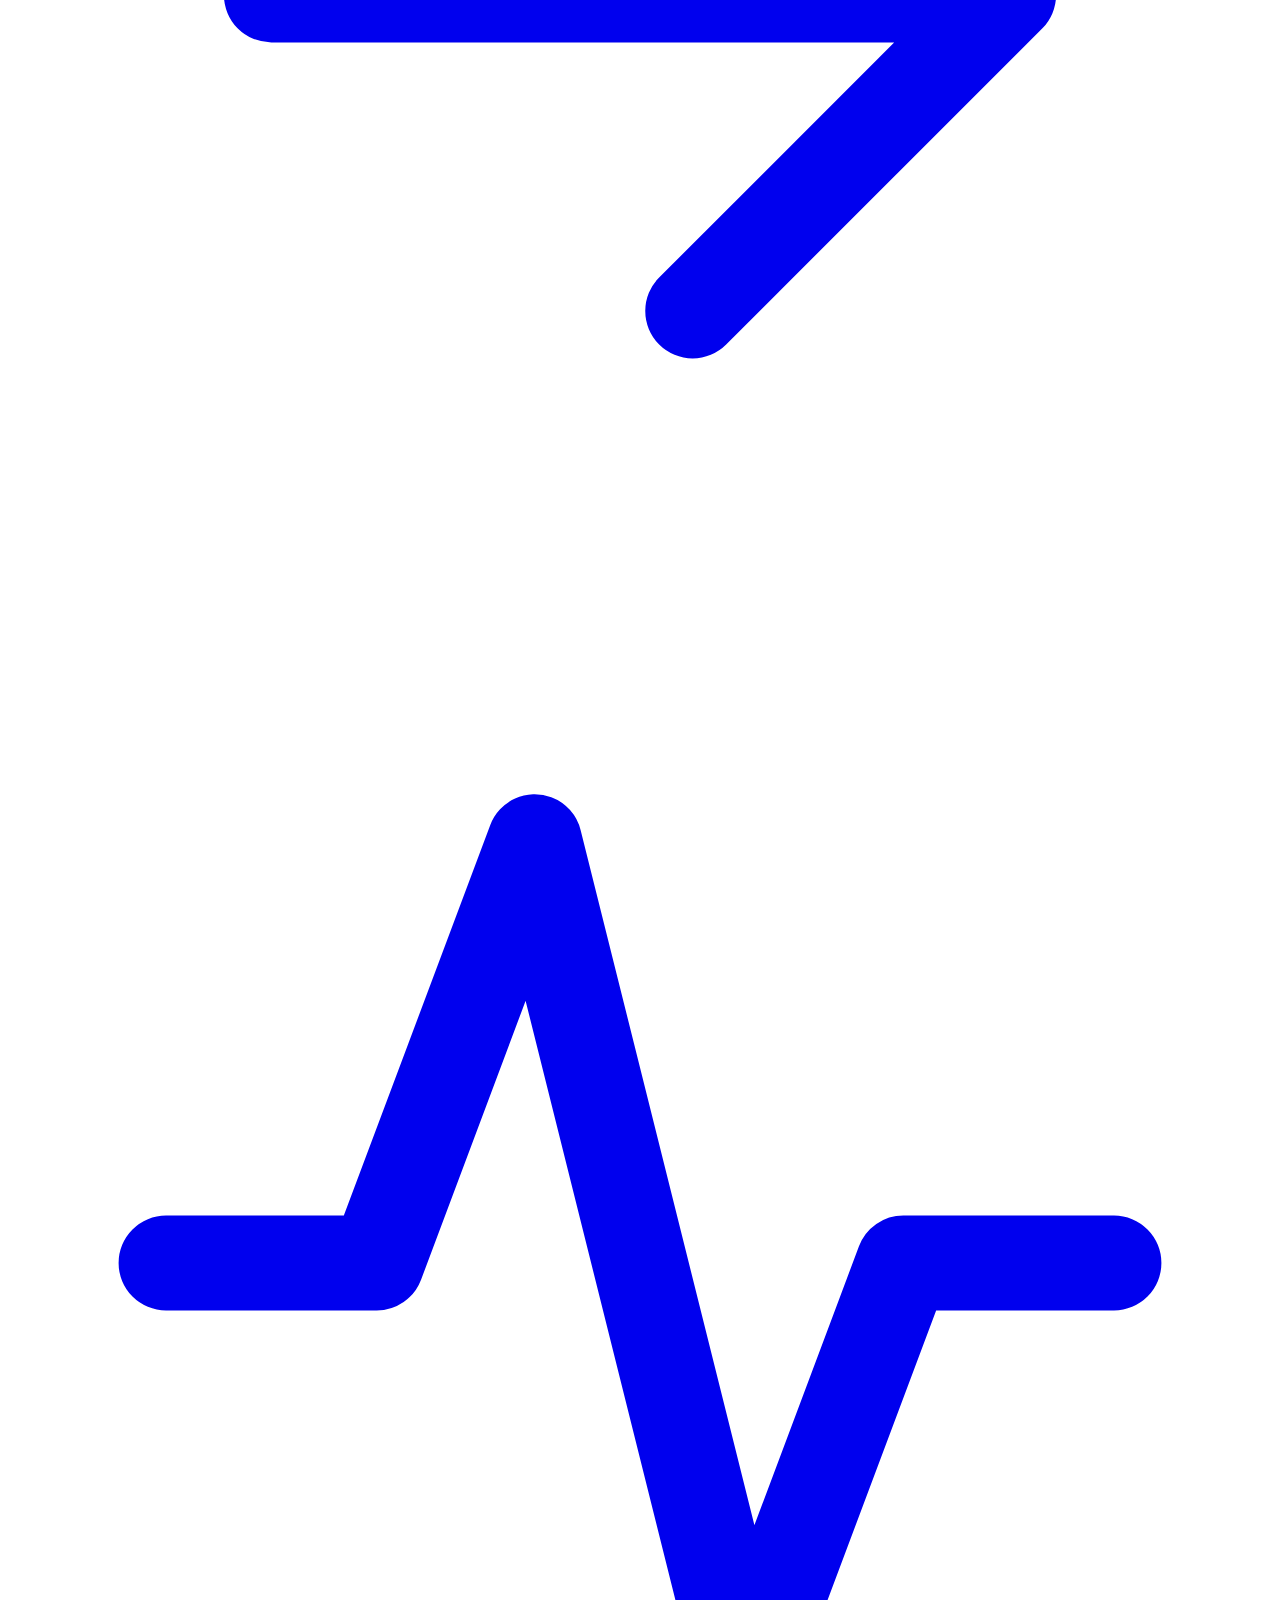
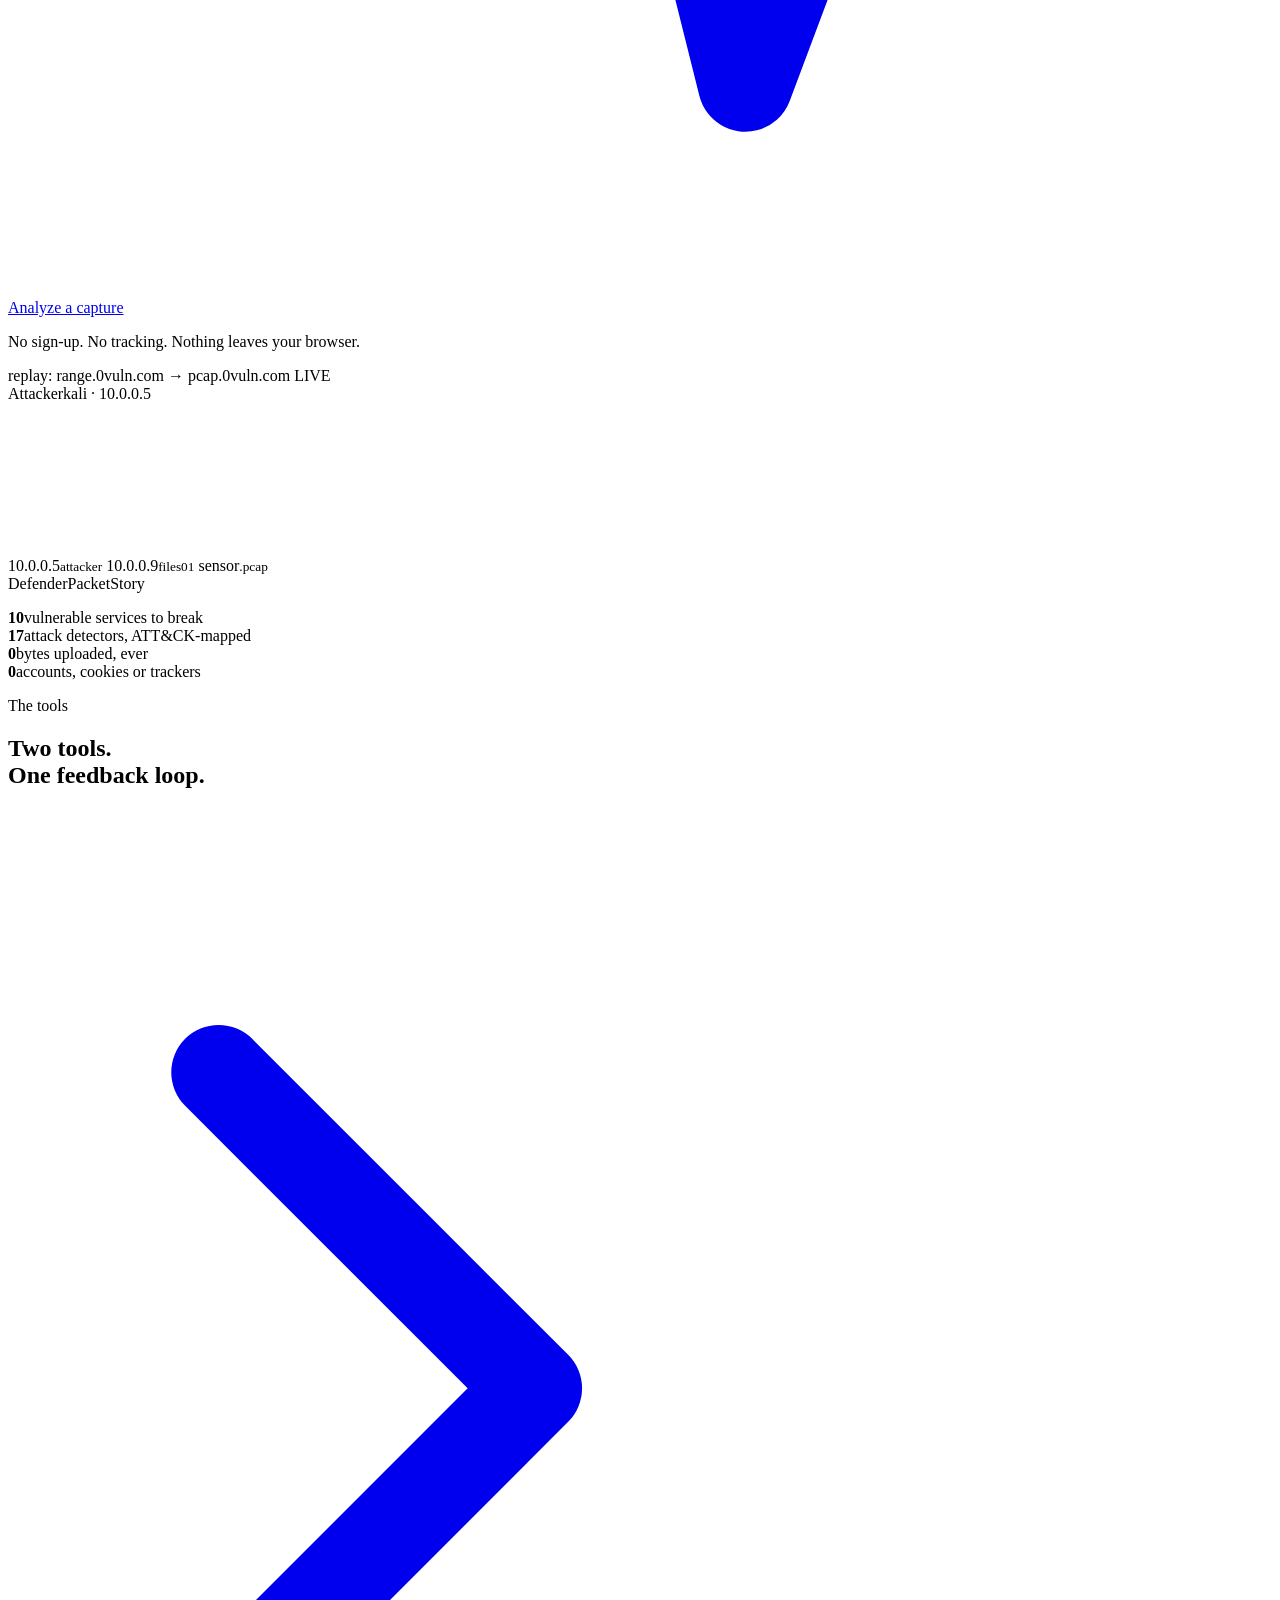
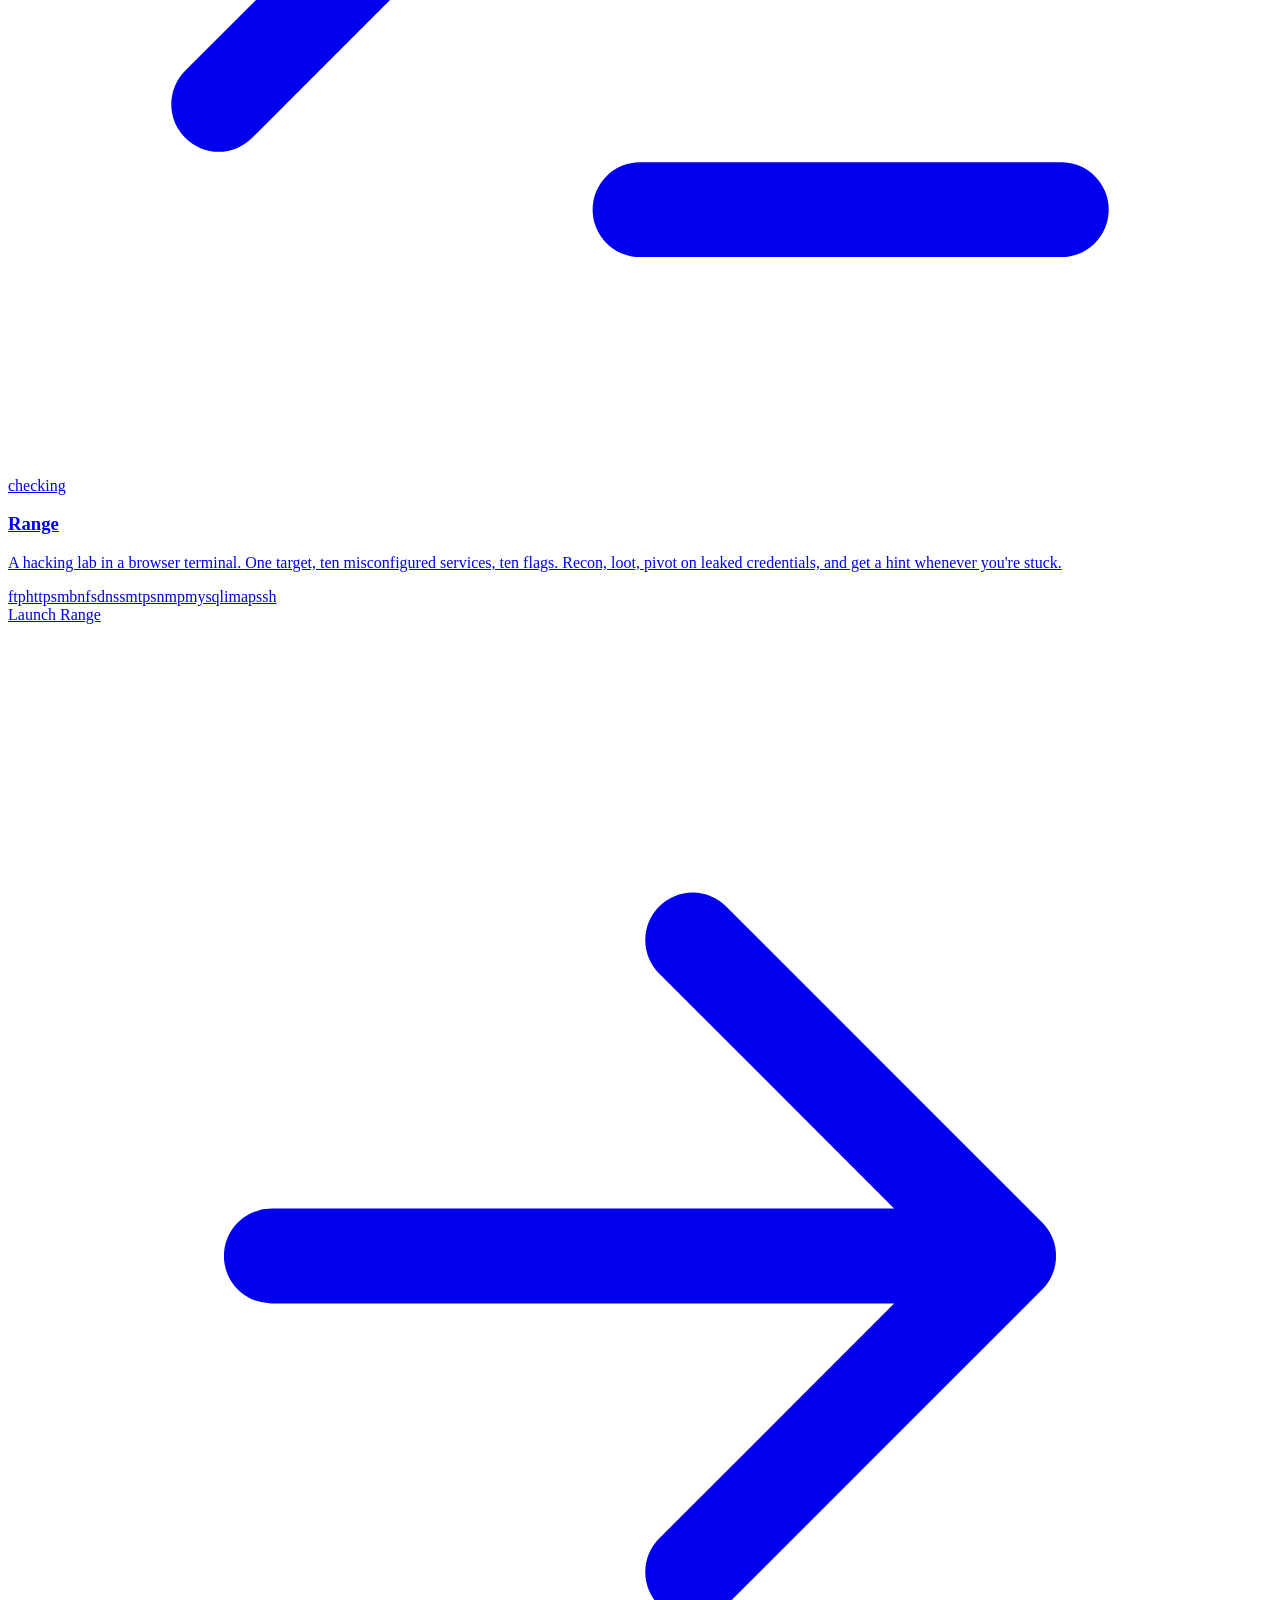
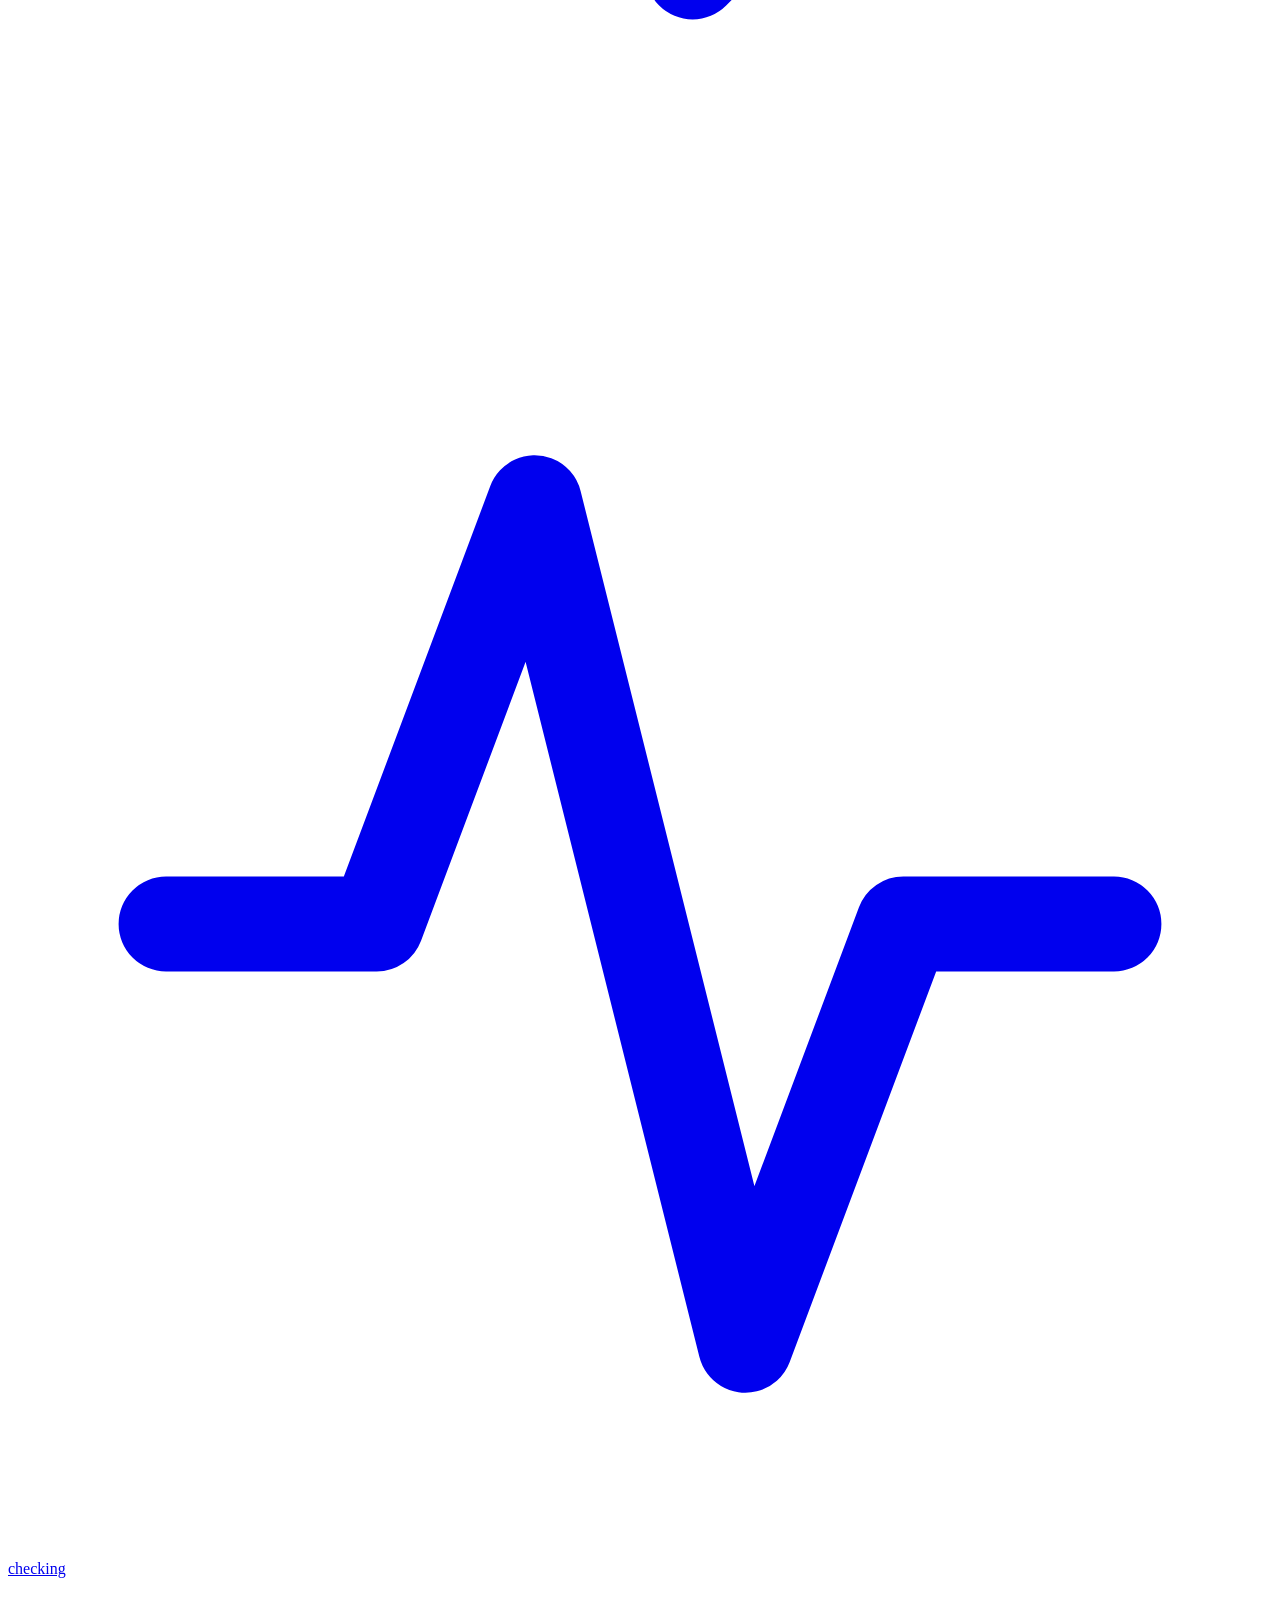
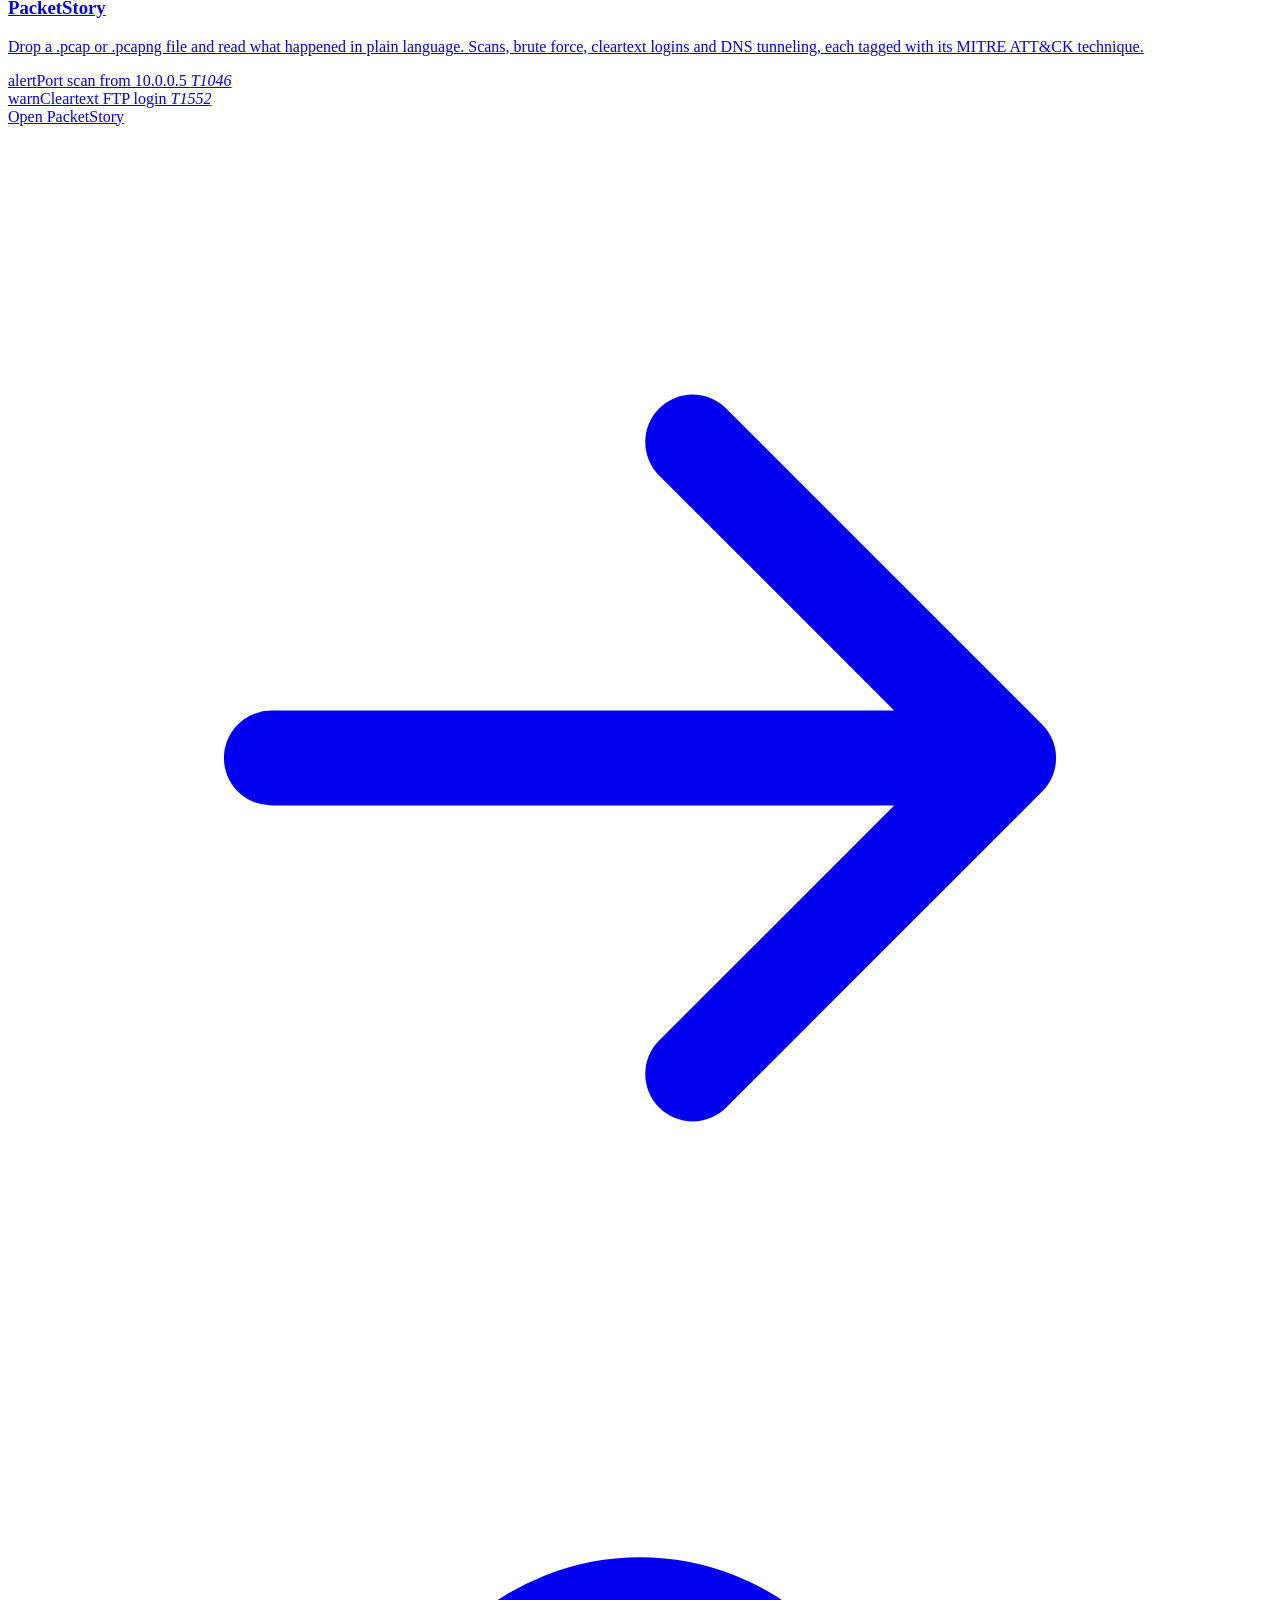
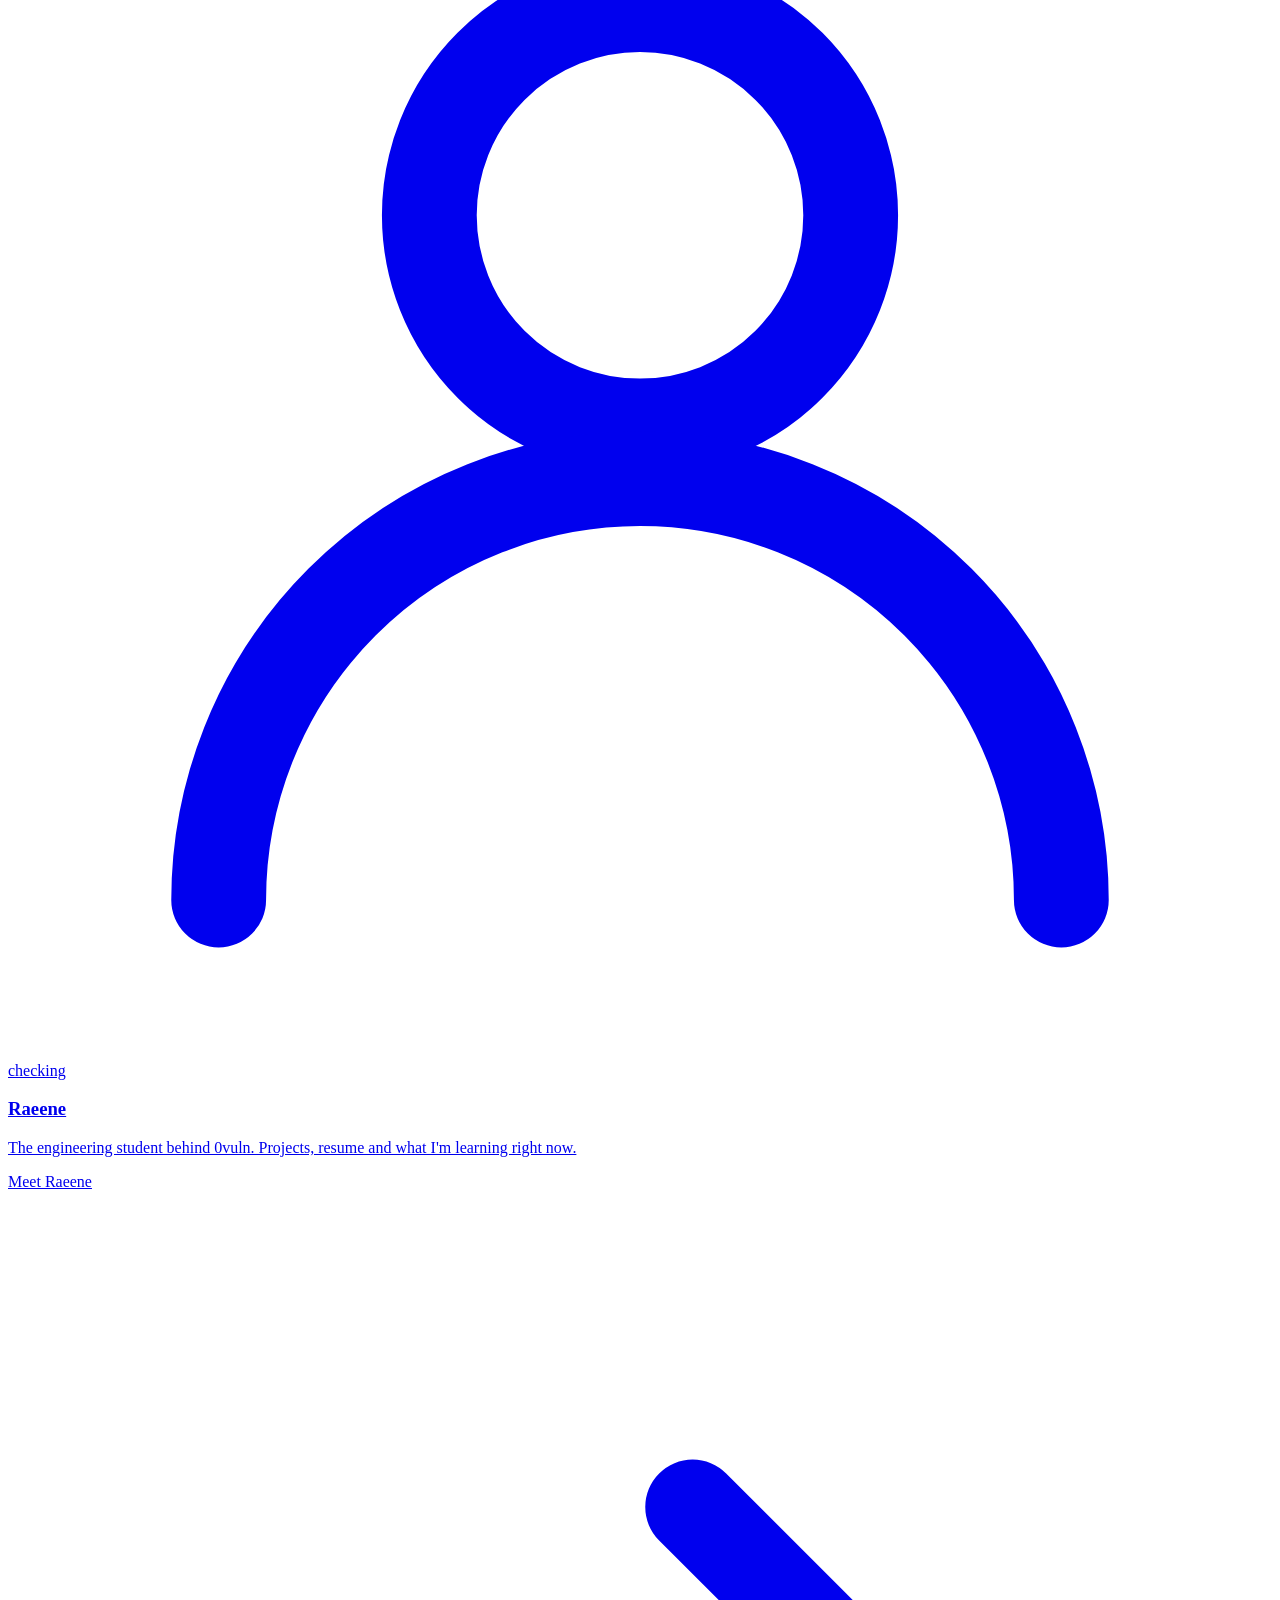
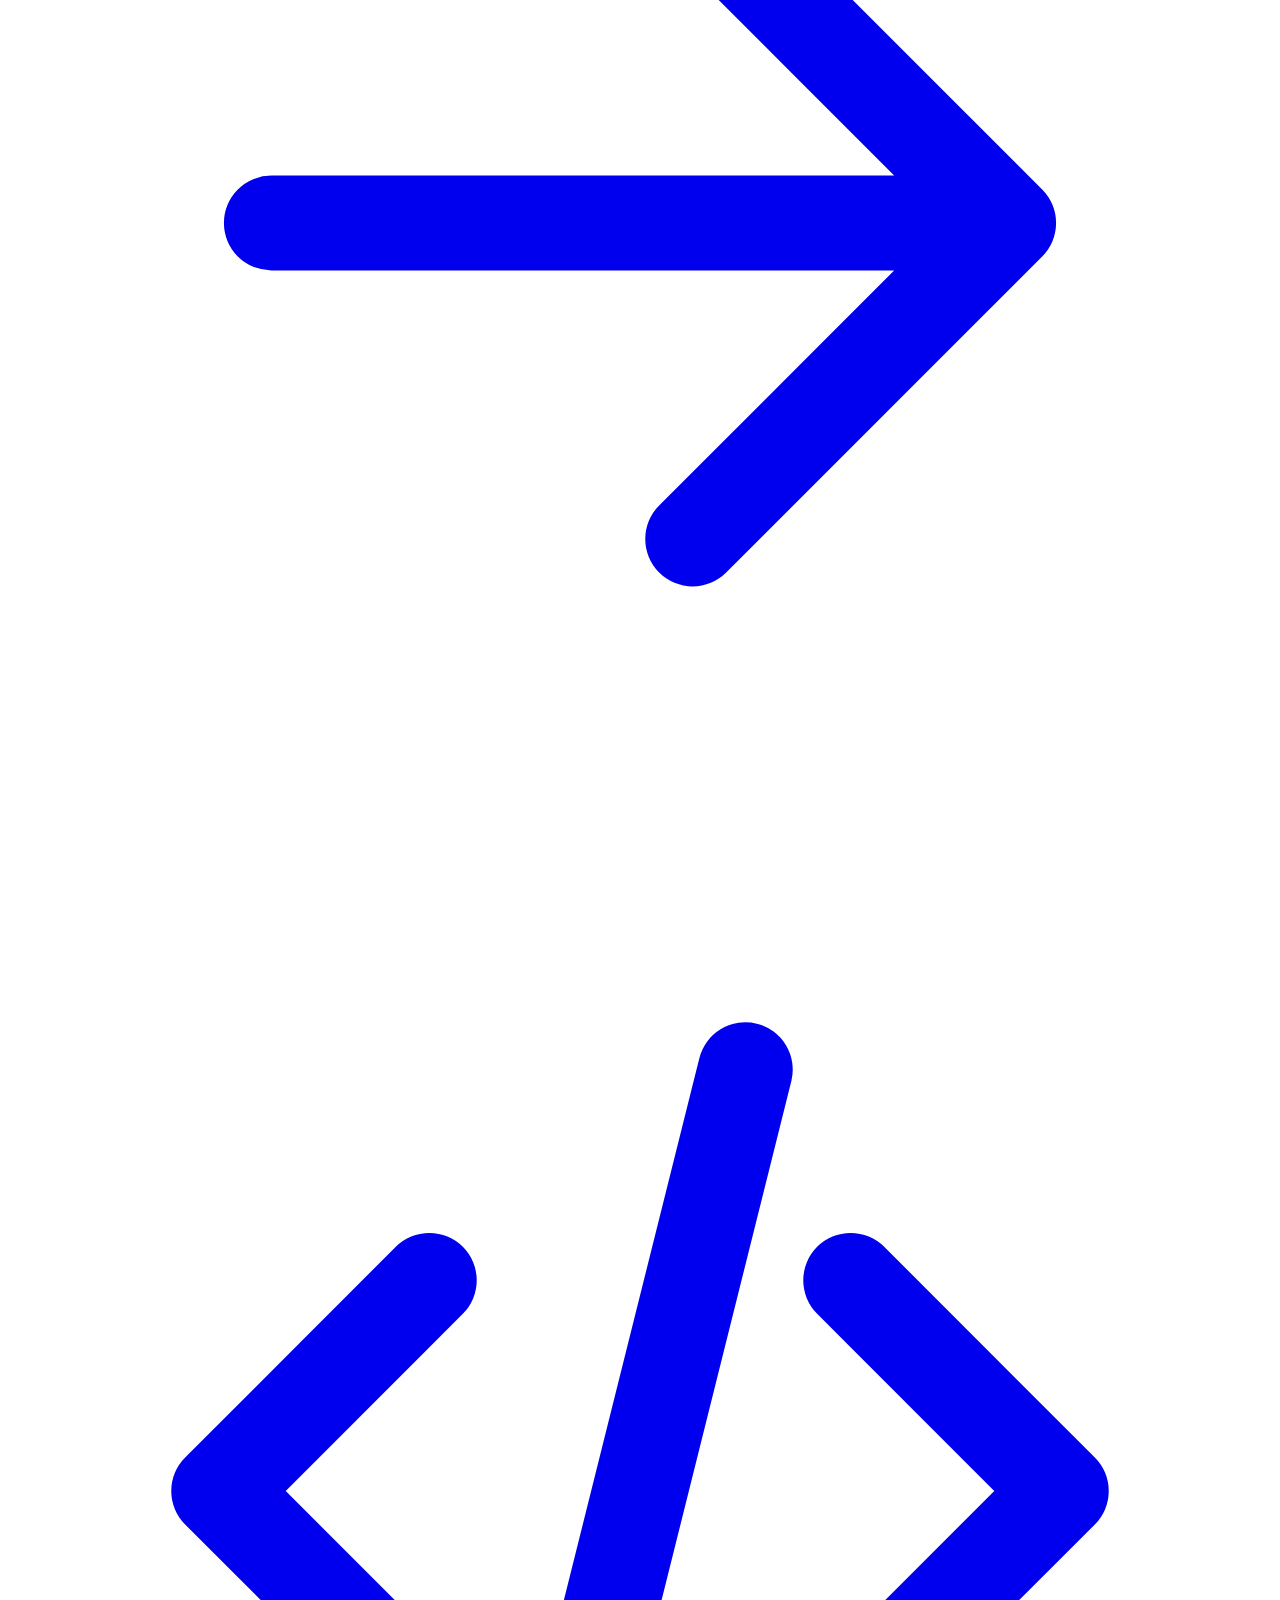
==== commit 7f9058e3: "Full redo: sleek dark design shared across all 0vuln sites - One design system (ds.css/ds.js) on eve" ====
--- a/public/index.html
+++ b/public/index.html
@@ -1,108 +1,243 @@
 <!doctype html>
-<html lang="en">
+<html lang="en" class="no-js">
 <head>
 <meta charset="utf-8">
 <meta name="viewport" content="width=device-width,initial-scale=1">
-<title>0vuln: learn it, break it (safely), defend it</title>
-<meta name="description" content="0vuln.com is a free cybersecurity playground: hack a simulated machine in your browser, export your attack as a real .pcap, then investigate it from the defender's side.">
+<title>0vuln: break it, see it, defend it</title>
+<meta name="description" content="A free cybersecurity playground. Hack a simulated server in your browser, export your attack as a real .pcap, then investigate it from the defender's side. No sign-up, nothing leaves your browser.">
 <link rel="canonical" href="https://0vuln.com/">
 <meta property="og:type" content="website">
+<meta property="og:site_name" content="0vuln">
 <meta property="og:url" content="https://0vuln.com/">
-<meta property="og:title" content="0vuln: learn it, break it (safely), defend it">
-<meta property="og:description" content="Hack a simulated machine in your browser, then investigate your own attack as a defender. Free, no sign-up, nothing leaves your browser.">
+<meta property="og:title" content="0vuln: break it, see it, defend it">
+<meta property="og:description" content="A free cybersecurity playground. Hack a simulated server in your browser, export your attack as a real .pcap, then investigate it from the defender's side. No sign-up, nothing leaves your browser.">
 <meta property="og:image" content="https://0vuln.com/og.png">
 <meta name="twitter:card" content="summary_large_image">
-<meta name="theme-color" content="#05061a">
+<meta name="theme-color" content="#06070b">
 <link rel="icon" href="/favicon.svg" type="image/svg+xml">
-<link rel="preload" href="/vt323.woff2" as="font" type="font/woff2" crossorigin>
-<link rel="stylesheet" href="/hub.css">
-<script src="/hub.js" defer></script>
+<link rel="preload" href="/fonts/inter.woff2" as="font" type="font/woff2" crossorigin>
+<link rel="preload" href="/fonts/space-grotesk.woff2" as="font" type="font/woff2" crossorigin>
+<link rel="stylesheet" href="/ds.css"><link rel="stylesheet" href="/hub.css">
+<script src="/ds.js" defer></script><script src="/hub.js" defer></script>
 </head>
-<body>
-<a class="skip" href="#main">skip to content</a>
-<div class="scene" aria-hidden="true"><div class="stars"></div><div class="sun"></div><div class="floor"></div></div>
-
-<header class="ov">
-  <a class="ov-logo" href="/" aria-label="0vuln home"><img src="/favicon.svg" alt="">0vuln</a>
-  <nav aria-label="0vuln sites">
-    <a href="https://range.0vuln.com">range</a>
-    <a href="https://pcap.0vuln.com">pcap</a>
-    <a href="https://raeene.0vuln.com">raeene</a>
-    <a href="https://github.com/Raeene">github</a>
-  </nav>
+<body data-site="hub">
+<a class="skip" href="#main">Skip to content</a>
+<div class="bg-fx" aria-hidden="true"><i></i><i></i><i></i></div>
+<header class="nav" id="top">
+  <div class="wrap">
+    <a class="logo" href="https://0vuln.com/" aria-label="0vuln home"><img src="/favicon.svg" alt="" width="28" height="28"><span>0vuln</span></a>
+    <nav class="sites" aria-label="0vuln sites"><a class="s-hub" href="https://0vuln.com/" aria-current="page">Hub</a><a class="s-range" href="https://range.0vuln.com/">Range</a><a class="s-pcap" href="https://pcap.0vuln.com/">PacketStory</a><a class="s-raeene" href="https://raeene.0vuln.com/">Raeene</a></nav>
+    <span class="sp"></span>
+    <nav class="subnav" aria-label="On this site"><a href="/#tools">Tools</a><a href="/#loop">How it works</a><a href="/#shell">Shell</a></nav>
+    <button class="k-btn" type="button" data-cmdk aria-label="Open command menu"><svg viewBox="0 0 24 24" fill="none" stroke="currentColor" stroke-width="1.8" stroke-linecap="round" stroke-linejoin="round" aria-hidden="true"><circle cx="11" cy="11" r="7"/><path d="m20 20-3.5-3.5"/></svg><span class="k-label">Jump to</span><span class="kbd k-mod">Ctrl</span><span class="kbd">K</span></button>
+    <a class="icon-btn gh" href="https://github.com/Raeene/0vuln-site" aria-label="Source code on GitHub"><svg viewBox="0 0 24 24" fill="none" stroke="currentColor" stroke-width="1.8" stroke-linecap="round" stroke-linejoin="round" aria-hidden="true"><path d="M9 19c-4.3 1.4-4.3-2.5-6-3m12 5v-3.5c0-1 .1-1.4-.5-2 2.8-.3 5.5-1.4 5.5-6a4.6 4.6 0 0 0-1.3-3.2 4.2 4.2 0 0 0-.1-3.2s-1.1-.3-3.5 1.3a12 12 0 0 0-6.2 0C6.5 2.8 5.4 3.1 5.4 3.1a4.2 4.2 0 0 0-.1 3.2A4.6 4.6 0 0 0 4 9.5c0 4.6 2.7 5.7 5.5 6-.6.6-.6 1.2-.5 2V21"/></svg></a>
+  </div>
 </header>
-
 <main id="main">
+
   <section class="hero">
-    <p class="kicker">// a cybersecurity playground</p>
-    <h1 class="glitch" data-text="0VULN">0VULN</h1>
-    <p class="tagline">learn it<span>.</span> break it <em>(safely)</em><span>.</span> defend it<span>.</span></p>
-    <pre class="boot" id="boot" aria-hidden="true"></pre>
-    <div class="cta">
-      <a class="btn" href="https://range.0vuln.com">&#9654; start hacking</a>
-      <a class="btn ghost" href="#loop">how it works</a>
-    </div>
-  </section>
-
-  <section class="sec" id="tools" aria-labelledby="tools-h">
-    <h2 id="tools-h">tools</h2>
-    <p class="sub">Free, with no sign-up and no tracking. Everything runs in your browser.</p>
-    <div class="grid">
-      <a class="card k3" href="https://range.0vuln.com">
-        <div class="top"><span class="path">~/range</span><pre aria-hidden="true">[ 10.0.0.9 ]
- |##### >_|
- '--------'</pre></div>
-        <h3>0vuln Range</h3>
-        <p>A simulated hacking lab. Scan one target, work through 10 vulnerable services and capture 10 flags. Progressive hints, nothing real touched.</p>
-        <ul class="chips"><li>nmap</li><li>ftp</li><li>smb</li><li>dns axfr</li><li>snmp</li><li>ssh</li></ul>
-        <div class="bot"><span class="st" data-s="range">checking</span><span class="go">launch &rarr;</span></div>
-      </a>
-      <a class="card k2" href="https://pcap.0vuln.com">
-        <div class="top"><span class="path">~/pcap</span><pre aria-hidden="true">.-.  .-.  .-.
-   '-'  '-'  '
- [ pcap -&gt; story ]</pre></div>
-        <h3>PacketStory</h3>
-        <p>Drop a .pcap or .pcapng file and get a plain-language story of what happened: scans, brute force, leaked credentials, tunneling, all tagged with MITRE ATT&amp;CK.</p>
-        <ul class="chips"><li>pcap / pcapng</li><li>detections</li><li>packet table</li><li>local only</li></ul>
-        <div class="bot"><span class="st" data-s="pcap">checking</span><span class="go">launch &rarr;</span></div>
-      </a>
-      <a class="card" href="https://raeene.0vuln.com">
-        <div class="top"><span class="path">~/raeene</span><pre aria-hidden="true">  .---.
-  |o_o|
-  '---'</pre></div>
-        <h3>Raeene</h3>
-        <p>The person behind 0vuln: an engineering student at ENSA Khouribga heading into security. Resume, projects, and what I'm learning right now.</p>
-        <ul class="chips"><li>about</li><li>resume</li><li>projects</li><li>now</li></ul>
-        <div class="bot"><span class="st" data-s="about">checking</span><span class="go">visit &rarr;</span></div>
-      </a>
-    </div>
-  </section>
-
-  <section class="sec" id="loop" aria-labelledby="loop-h">
-    <h2 id="loop-h">the loop</h2>
-    <p class="sub">Most labs stop once you have the flag. Here, your attack becomes the evidence you investigate next.</p>
-    <div class="loop">
-      <div class="step s1"><b>01</b><h3>attack</h3><p>Hack the target in <a href="https://range.0vuln.com">Range</a>: recon, anonymous FTP, null sessions, zone transfers, reused passwords.</p></div>
-      <div class="arrow" aria-hidden="true">&rarr;</div>
-      <div class="step s2"><b>02</b><h3>capture</h3><p>Every command you run generates real packets. Type <code>analyze</code> to send your session over as a .pcap.</p></div>
-      <div class="arrow" aria-hidden="true">&rarr;</div>
-      <div class="step s3"><b>03</b><h3>investigate</h3><p><a href="https://pcap.0vuln.com">PacketStory</a> reconstructs your attack from the defender's side: the scan, the cleartext logins, the stolen files.</p></div>
-    </div>
-  </section>
-
-  <section class="sec" id="shell" aria-labelledby="shell-h">
-    <h2 id="shell-h">shell</h2>
-    <div class="term" id="term">
-      <div class="term-h"><i></i><i></i><i></i><span>visitor@0vuln: ~</span><button type="button" id="fs" title="Toggle fullscreen">&#x26F6; fullscreen</button></div>
-      <div id="out" role="log" aria-live="polite"></div>
-      <div id="row"><label for="i">visitor@0vuln:~$</label><input id="i" autocomplete="off" autocapitalize="off" spellcheck="false" placeholder="type help, press Tab to complete"></div>
+    <div class="wrap">
+      <a class="pill rise" href="https://range.0vuln.com/"><b>NEW</b>Range now hands your attack straight to PacketStory <svg viewBox="0 0 24 24" fill="none" stroke="currentColor" stroke-width="1.8" stroke-linecap="round" stroke-linejoin="round" aria-hidden="true"><path d="M5 12h14M13 6l6 6-6 6"/></svg></a>
+      <h1 class="h-display rise d1">Break it. See it.<br><span class="grad">Defend it.</span></h1>
+      <p class="lead rise d2">0vuln is a free cybersecurity playground. Hack a simulated server in a browser terminal, then flip sides and investigate the packets your own attack left behind.</p>
+      <div class="row rise d3">
+        <a class="btn btn-primary" href="https://range.0vuln.com/"><svg viewBox="0 0 24 24" fill="none" stroke="currentColor" stroke-width="1.8" stroke-linecap="round" stroke-linejoin="round" aria-hidden="true"><path d="m4 17 6-6-6-6M12 19h8"/></svg>Start hacking<svg class="arrow" viewBox="0 0 24 24" fill="none" stroke="currentColor" stroke-width="1.8" stroke-linecap="round" stroke-linejoin="round" aria-hidden="true"><path d="M5 12h14M13 6l6 6-6 6"/></svg></a>
+        <a class="btn btn-ghost" href="https://pcap.0vuln.com/#demo"><svg viewBox="0 0 24 24" fill="none" stroke="currentColor" stroke-width="1.8" stroke-linecap="round" stroke-linejoin="round" aria-hidden="true"><path d="M3 12h4l3-8 4 16 3-8h4"/></svg>Analyze a capture</a>
+      </div>
+      <p class="hero-note rise d4"><span class="dot"></span>No sign-up. No tracking. Nothing leaves your browser.</p>
+    </div>
+
+    <div class="wrap wide">
+      <div class="replay term rise d5" aria-label="Animated replay: an attack in the Range, detected by PacketStory">
+        <div class="term-bar">
+          <span class="lights"><i></i><i></i><i></i></span>
+          <span class="title">replay: range.0vuln.com &rarr; pcap.0vuln.com</span>
+          <span class="live"><i></i>LIVE</span>
+        </div>
+        <div class="rp-grid">
+          <div class="rp-col">
+            <div class="rp-h"><span class="tag t-red">Attacker</span><span class="mono dim">kali &middot; 10.0.0.5</span></div>
+            <div class="rp-term" id="rp-term" aria-hidden="true"></div>
+          </div>
+          <div class="rp-mid">
+            <canvas id="rp-canvas" aria-hidden="true"></canvas>
+            <div class="rp-nodes" aria-hidden="true">
+              <span class="n-a">10.0.0.5<small>attacker</small></span>
+              <span class="n-t">10.0.0.9<small>files01</small></span>
+              <span class="n-s">sensor<small>.pcap</small></span>
+            </div>
+          </div>
+          <div class="rp-col">
+            <div class="rp-h"><span class="tag t-cyan">Defender</span><span class="mono dim">PacketStory</span></div>
+            <ol class="rp-feed" id="rp-feed" aria-hidden="true"></ol>
+          </div>
+        </div>
+      </div>
+    </div>
+  </section>
+
+  <section class="section tight">
+    <div class="wrap">
+      <div class="stats reveal">
+        <div><b data-count="10">10</b><span>vulnerable services to break</span></div>
+        <div><b data-count="17">17</b><span>attack detectors, ATT&amp;CK-mapped</span></div>
+        <div><b data-count="0">0</b><span>bytes uploaded, ever</span></div>
+        <div><b data-count="0">0</b><span>accounts, cookies or trackers</span></div>
+      </div>
+    </div>
+  </section>
+
+  <section class="section" id="tools">
+    <div class="wrap">
+      <div class="section-head reveal">
+        <p class="eyebrow">The tools</p>
+        <h2 class="h-1">Two tools.<br><span class="dim">One feedback loop.</span></h2>
+      </div>
+      <div class="bento">
+        <a class="card c-red tool tool-lg reveal" href="https://range.0vuln.com/">
+          <div class="tool-top"><span class="ic"><svg viewBox="0 0 24 24" fill="none" stroke="currentColor" stroke-width="1.8" stroke-linecap="round" stroke-linejoin="round" aria-hidden="true"><path d="m4 17 6-6-6-6M12 19h8"/></svg></span><span class="st"><span class="dot wait" data-dot="range"></span><span data-st="range">checking</span></span></div>
+          <h3>Range</h3>
+          <p>A hacking lab in a browser terminal. One target, ten misconfigured services, ten flags. Recon, loot, pivot on leaked credentials, and get a hint whenever you're stuck.</p>
+          <div class="vis-range" aria-hidden="true">
+            <span>ftp</span><span>http</span><span>smb</span><span>nfs</span><span>dns</span><span>smtp</span><span>snmp</span><span>mysql</span><span>imap</span><span>ssh</span>
+          </div>
+          <span class="more">Launch Range <svg viewBox="0 0 24 24" fill="none" stroke="currentColor" stroke-width="1.8" stroke-linecap="round" stroke-linejoin="round" aria-hidden="true"><path d="M5 12h14M13 6l6 6-6 6"/></svg></span>
+        </a>
+        <a class="card c-cyan tool tool-lg reveal d1" href="https://pcap.0vuln.com/">
+          <div class="tool-top"><span class="ic"><svg viewBox="0 0 24 24" fill="none" stroke="currentColor" stroke-width="1.8" stroke-linecap="round" stroke-linejoin="round" aria-hidden="true"><path d="M3 12h4l3-8 4 16 3-8h4"/></svg></span><span class="st"><span class="dot wait" data-dot="pcap"></span><span data-st="pcap">checking</span></span></div>
+          <h3>PacketStory</h3>
+          <p>Drop a .pcap or .pcapng file and read what happened in plain language. Scans, brute force, cleartext logins and DNS tunneling, each tagged with its MITRE ATT&amp;CK technique.</p>
+          <div class="vis-pcap" aria-hidden="true">
+            <div class="bars"><i></i><i></i><i></i><i></i><i></i><i></i><i></i><i></i><i></i><i></i><i></i><i></i><i></i><i></i><i></i><i></i><i></i><i></i><i></i><i></i><i></i><i></i><i></i><i></i></div>
+            <div class="det"><span class="sev s-alert">alert</span>Port scan from 10.0.0.5 <em>T1046</em></div>
+            <div class="det"><span class="sev s-warn">warn</span>Cleartext FTP login <em>T1552</em></div>
+          </div>
+          <span class="more">Open PacketStory <svg viewBox="0 0 24 24" fill="none" stroke="currentColor" stroke-width="1.8" stroke-linecap="round" stroke-linejoin="round" aria-hidden="true"><path d="M5 12h14M13 6l6 6-6 6"/></svg></span>
+        </a>
+        <a class="card c-green tool reveal" href="https://raeene.0vuln.com/">
+          <div class="tool-top"><span class="ic"><svg viewBox="0 0 24 24" fill="none" stroke="currentColor" stroke-width="1.8" stroke-linecap="round" stroke-linejoin="round" aria-hidden="true"><circle cx="12" cy="8" r="4"/><path d="M4 21a8 8 0 0 1 16 0"/></svg></span><span class="st"><span class="dot wait" data-dot="raeene"></span><span data-st="raeene">checking</span></span></div>
+          <h3>Raeene</h3>
+          <p>The engineering student behind 0vuln. Projects, resume and what I'm learning right now.</p>
+          <span class="more">Meet Raeene <svg viewBox="0 0 24 24" fill="none" stroke="currentColor" stroke-width="1.8" stroke-linecap="round" stroke-linejoin="round" aria-hidden="true"><path d="M5 12h14M13 6l6 6-6 6"/></svg></span>
+        </a>
+        <a class="card c-violet tool reveal d1" href="https://github.com/Raeene">
+          <div class="tool-top"><span class="ic"><svg viewBox="0 0 24 24" fill="none" stroke="currentColor" stroke-width="1.8" stroke-linecap="round" stroke-linejoin="round" aria-hidden="true"><path d="m8 8-4 4 4 4M16 8l4 4-4 4M14 4l-4 16"/></svg></span></div>
+          <h3>Open source</h3>
+          <p>Every site here is static HTML and plain JavaScript, MIT licensed. Read it, fork it, break it.</p>
+          <span class="more">github.com/Raeene <svg viewBox="0 0 24 24" fill="none" stroke="currentColor" stroke-width="1.8" stroke-linecap="round" stroke-linejoin="round" aria-hidden="true"><path d="M7 17 17 7M8 7h9v9"/></svg></span>
+        </a>
+        <a class="card c-amber tool reveal d2" href="https://pcap.0vuln.com/#demo">
+          <div class="tool-top"><span class="ic"><svg viewBox="0 0 24 24" fill="none" stroke="currentColor" stroke-width="1.8" stroke-linecap="round" stroke-linejoin="round" aria-hidden="true"><path d="M7 5v14l11-7z"/></svg></span></div>
+          <h3>30-second demo</h3>
+          <p>No capture handy? Load a sample with a port scan, an FTP brute force and DNS tunneling.</p>
+          <span class="more">Run the demo <svg viewBox="0 0 24 24" fill="none" stroke="currentColor" stroke-width="1.8" stroke-linecap="round" stroke-linejoin="round" aria-hidden="true"><path d="M5 12h14M13 6l6 6-6 6"/></svg></span>
+        </a>
+      </div>
+    </div>
+  </section>
+
+  <section class="section" id="loop">
+    <div class="wrap">
+      <div class="section-head center reveal">
+        <p class="eyebrow">How it works</p>
+        <h2 class="h-1">Your attack becomes<br><span class="grad">the evidence.</span></h2>
+        <p class="lead">Most labs stop once you have the flag. On 0vuln, every command you run generates real packets, and you investigate them next.</p>
+      </div>
+      <div class="loop">
+        <svg class="loop-line" viewBox="0 0 1000 4" preserveAspectRatio="none" aria-hidden="true"><defs><linearGradient id="lg" x1="0" x2="1"><stop offset="0" stop-color="#ff4d6d"/><stop offset=".5" stop-color="#9b87ff"/><stop offset="1" stop-color="#22d3ee"/></linearGradient></defs><line x1="0" y1="2" x2="1000" y2="2" stroke="url(#lg)" stroke-width="2" stroke-dasharray="6 8"/></svg>
+        <div class="card step c-red reveal">
+          <span class="num">01</span>
+          <h3>Attack</h3>
+          <p>Break into files01 in the Range: anonymous FTP, null sessions, a zone transfer, credentials leaked by SNMP.</p>
+          <pre class="snip"><span class="a">$</span> nmap 10.0.0.9
+<span class="a">$</span> ftp 10.0.0.9
+<span class="d">230 Login successful.</span></pre>
+        </div>
+        <div class="card step c-violet reveal d1">
+          <span class="num">02</span>
+          <h3>Capture</h3>
+          <p>Every command emits well-formed packets with valid checksums. Type <code>analyze</code> to send the whole session over.</p>
+          <pre class="snip"><span class="a">$</span> analyze
+<span class="d">Opening PacketStory ...</span>
+<span class="g">Sent 3,412 packets.</span></pre>
+        </div>
+        <div class="card step c-cyan reveal d2">
+          <span class="num">03</span>
+          <h3>Investigate</h3>
+          <p>PacketStory rebuilds your attack from the defender's side: the scan, the cleartext logins, the files you stole.</p>
+          <pre class="snip"><span class="e">ALERT</span> Port scan    <span class="d">T1046</span>
+<span class="y">WARN </span> FTP login    <span class="d">T1552</span>
+<span class="e">ALERT</span> Zone xfer    <span class="d">T1590</span></pre>
+        </div>
+      </div>
+    </div>
+  </section>
+
+  <section class="section">
+    <div class="wrap">
+      <div class="section-head reveal">
+        <p class="eyebrow">Built differently</p>
+        <h2 class="h-1">Safe by design.<br><span class="dim">Private by default.</span></h2>
+      </div>
+      <div class="grid g3">
+        <div class="card feat reveal"><span class="ic"><svg viewBox="0 0 24 24" fill="none" stroke="currentColor" stroke-width="1.8" stroke-linecap="round" stroke-linejoin="round" aria-hidden="true"><rect x="6" y="6" width="12" height="12" rx="2"/><path d="M9 2v4M15 2v4M9 18v4M15 18v4M2 9h4M2 15h4M18 9h4M18 15h4"/></svg></span><h3>Runs in your browser</h3><p>The Range simulates its whole network in JavaScript. PacketStory parses captures in a Web Worker on your machine.</p></div>
+        <div class="card feat reveal d1"><span class="ic"><svg viewBox="0 0 24 24" fill="none" stroke="currentColor" stroke-width="1.8" stroke-linecap="round" stroke-linejoin="round" aria-hidden="true"><rect x="4" y="11" width="16" height="10" rx="2"/><path d="M8 11V7a4 4 0 0 1 8 0v4"/></svg></span><h3>Nothing is uploaded</h3><p>PacketStory's Content-Security-Policy is <code>connect-src 'none'</code>, so the browser itself blocks every network request.</p></div>
+        <div class="card feat reveal d2"><span class="ic"><svg viewBox="0 0 24 24" fill="none" stroke="currentColor" stroke-width="1.8" stroke-linecap="round" stroke-linejoin="round" aria-hidden="true"><path d="M12 3 4 6v6c0 5 3.5 8 8 9 4.5-1 8-4 8-9V6z"/><path d="m9 12 2 2 4-4"/></svg></span><h3>Nothing real is touched</h3><p>The target is fake and lives in your tab. Practice offensive techniques without needing permission from anyone.</p></div>
+        <div class="card feat reveal"><span class="ic"><svg viewBox="0 0 24 24" fill="none" stroke="currentColor" stroke-width="1.8" stroke-linecap="round" stroke-linejoin="round" aria-hidden="true"><path d="m12 3 9 5-9 5-9-5z"/><path d="m3 13 9 5 9-5"/></svg></span><h3>Real packets</h3><p>Valid IPv4, TCP and UDP checksums, DNS and SNMP encodings. Exported sessions open cleanly in Wireshark.</p></div>
+        <div class="card feat reveal d1"><span class="ic"><svg viewBox="0 0 24 24" fill="none" stroke="currentColor" stroke-width="1.8" stroke-linecap="round" stroke-linejoin="round" aria-hidden="true"><circle cx="12" cy="12" r="9"/><circle cx="12" cy="12" r="5"/><circle cx="12" cy="12" r="1"/></svg></span><h3>Mapped to ATT&amp;CK</h3><p>Every detection links to its MITRE ATT&amp;CK technique, so you learn the vocabulary defenders actually use.</p></div>
+        <div class="card feat reveal d2"><span class="ic"><svg viewBox="0 0 24 24" fill="none" stroke="currentColor" stroke-width="1.8" stroke-linecap="round" stroke-linejoin="round" aria-hidden="true"><path d="M13 3 4 14h7l-1 7 9-11h-7z"/></svg></span><h3>No sign-up, ever</h3><p>No accounts, no cookies, no analytics. Your Range progress is stored in your own browser.</p></div>
+      </div>
+    </div>
+  </section>
+
+  <section class="section" id="shell">
+    <div class="wrap">
+      <div class="shell-grid">
+        <div class="reveal">
+          <p class="eyebrow">Prefer a terminal?</p>
+          <h2 class="h-1">Navigate 0vuln<br>from a shell.</h2>
+          <p class="lead">Type <code>help</code> to look around, <code>status</code> to ping every site, or <code>open range</code> to jump in. Tab completes and the arrow keys walk your history.</p>
+          <p class="muted">Or press <span class="kbd k-mod">Ctrl</span> <span class="kbd">K</span> anywhere on 0vuln to jump between sites.</p>
+        </div>
+        <div class="term shell reveal d1" id="term">
+          <div class="term-bar"><span class="lights"><i></i><i></i><i></i></span><span class="title">visitor@0vuln: ~</span><button type="button" id="fs" title="Toggle fullscreen" aria-label="Toggle fullscreen"><svg viewBox="0 0 24 24" fill="none" stroke="currentColor" stroke-width="1.8" stroke-linecap="round" stroke-linejoin="round" aria-hidden="true"><path d="M8 3H5a2 2 0 0 0-2 2v3M16 3h3a2 2 0 0 1 2 2v3M8 21H5a2 2 0 0 1-2-2v-3M16 21h3a2 2 0 0 0 2-2v-3"/></svg></button></div>
+          <div class="term-body" id="out" role="log" aria-live="polite"></div>
+          <div class="term-line"><label for="i">visitor@0vuln:~$</label><input id="i" autocomplete="off" autocapitalize="off" spellcheck="false" placeholder="type help"></div>
+        </div>
+      </div>
+    </div>
+  </section>
+
+  <section class="section">
+    <div class="wrap">
+      <div class="cta-band reveal">
+        <h2 class="h-1">Ready to break<br>something?</h2>
+        <p class="lead">Ten flags are waiting on 10.0.0.9. Most people get the first one in under five minutes.</p>
+        <div class="row">
+          <a class="btn btn-primary shine" href="https://range.0vuln.com/"><svg viewBox="0 0 24 24" fill="none" stroke="currentColor" stroke-width="1.8" stroke-linecap="round" stroke-linejoin="round" aria-hidden="true"><path d="m4 17 6-6-6-6M12 19h8"/></svg>Start hacking<svg class="arrow" viewBox="0 0 24 24" fill="none" stroke="currentColor" stroke-width="1.8" stroke-linecap="round" stroke-linejoin="round" aria-hidden="true"><path d="M5 12h14M13 6l6 6-6 6"/></svg></a>
+          <a class="btn btn-ghost" href="https://raeene.0vuln.com/">Who built this?</a>
+        </div>
+      </div>
     </div>
   </section>
 </main>
-
 <footer class="foot">
-  <span>&copy; 2026 0vuln.com. Built by <a href="https://raeene.0vuln.com">Raeene</a>.</span>
-  <nav aria-label="Footer"><a href="https://github.com/Raeene">github</a><a href="/.well-known/security.txt">security.txt</a><a href="https://range.0vuln.com">range</a><a href="https://pcap.0vuln.com">pcap</a></nav>
+  <div class="wrap">
+    <div class="foot-grid">
+      <div>
+        <a class="logo" href="https://0vuln.com/"><img src="/favicon.svg" alt="" width="28" height="28"><span>0vuln</span></a>
+        <p class="blurb">A free cybersecurity playground. Attack a simulated server, then investigate your own attack from the defender's side. Everything runs in your browser.</p>
+      </div>
+      <div><h4>Tools</h4><ul><li><a href="https://range.0vuln.com/">Range</a></li><li><a href="https://pcap.0vuln.com/">PacketStory</a></li><li><a href="https://pcap.0vuln.com/#demo">PacketStory demo</a></li><li><a href="https://0vuln.com/#shell">Hub shell</a></li></ul></div>
+      <div><h4>Raeene</h4><ul><li><a href="https://raeene.0vuln.com/about/">About</a></li><li><a href="https://raeene.0vuln.com/projects/">Projects</a></li><li><a href="https://raeene.0vuln.com/resume/">Resume</a></li><li><a href="https://raeene.0vuln.com/now/">Now</a></li></ul></div>
+      <div><h4>Elsewhere</h4><ul><li><a href="https://github.com/Raeene">GitHub</a></li><li><a href="https://www.linkedin.com/in/ray-safi-938491195/">LinkedIn</a></li><li><a href="mailto:raaene@protonmail.com">Email</a></li><li><a href="https://0vuln.com/.well-known/security.txt">security.txt</a></li></ul></div>
+    </div>
+    <div class="foot-bot">
+      <span>&copy; <span data-year>2026</span> Mohamed-Rayane (Raeene). <a class="link" href="https://github.com/Raeene/0vuln-site">Source on GitHub</a>.</span>
+      <span class="status"><span class="dot"></span>No trackers, no cookies, strict CSP.</span>
+    </div>
+    <div class="foot-word" aria-hidden="true">0vuln</div>
+  </div>
 </footer>
 </body>
 </html>
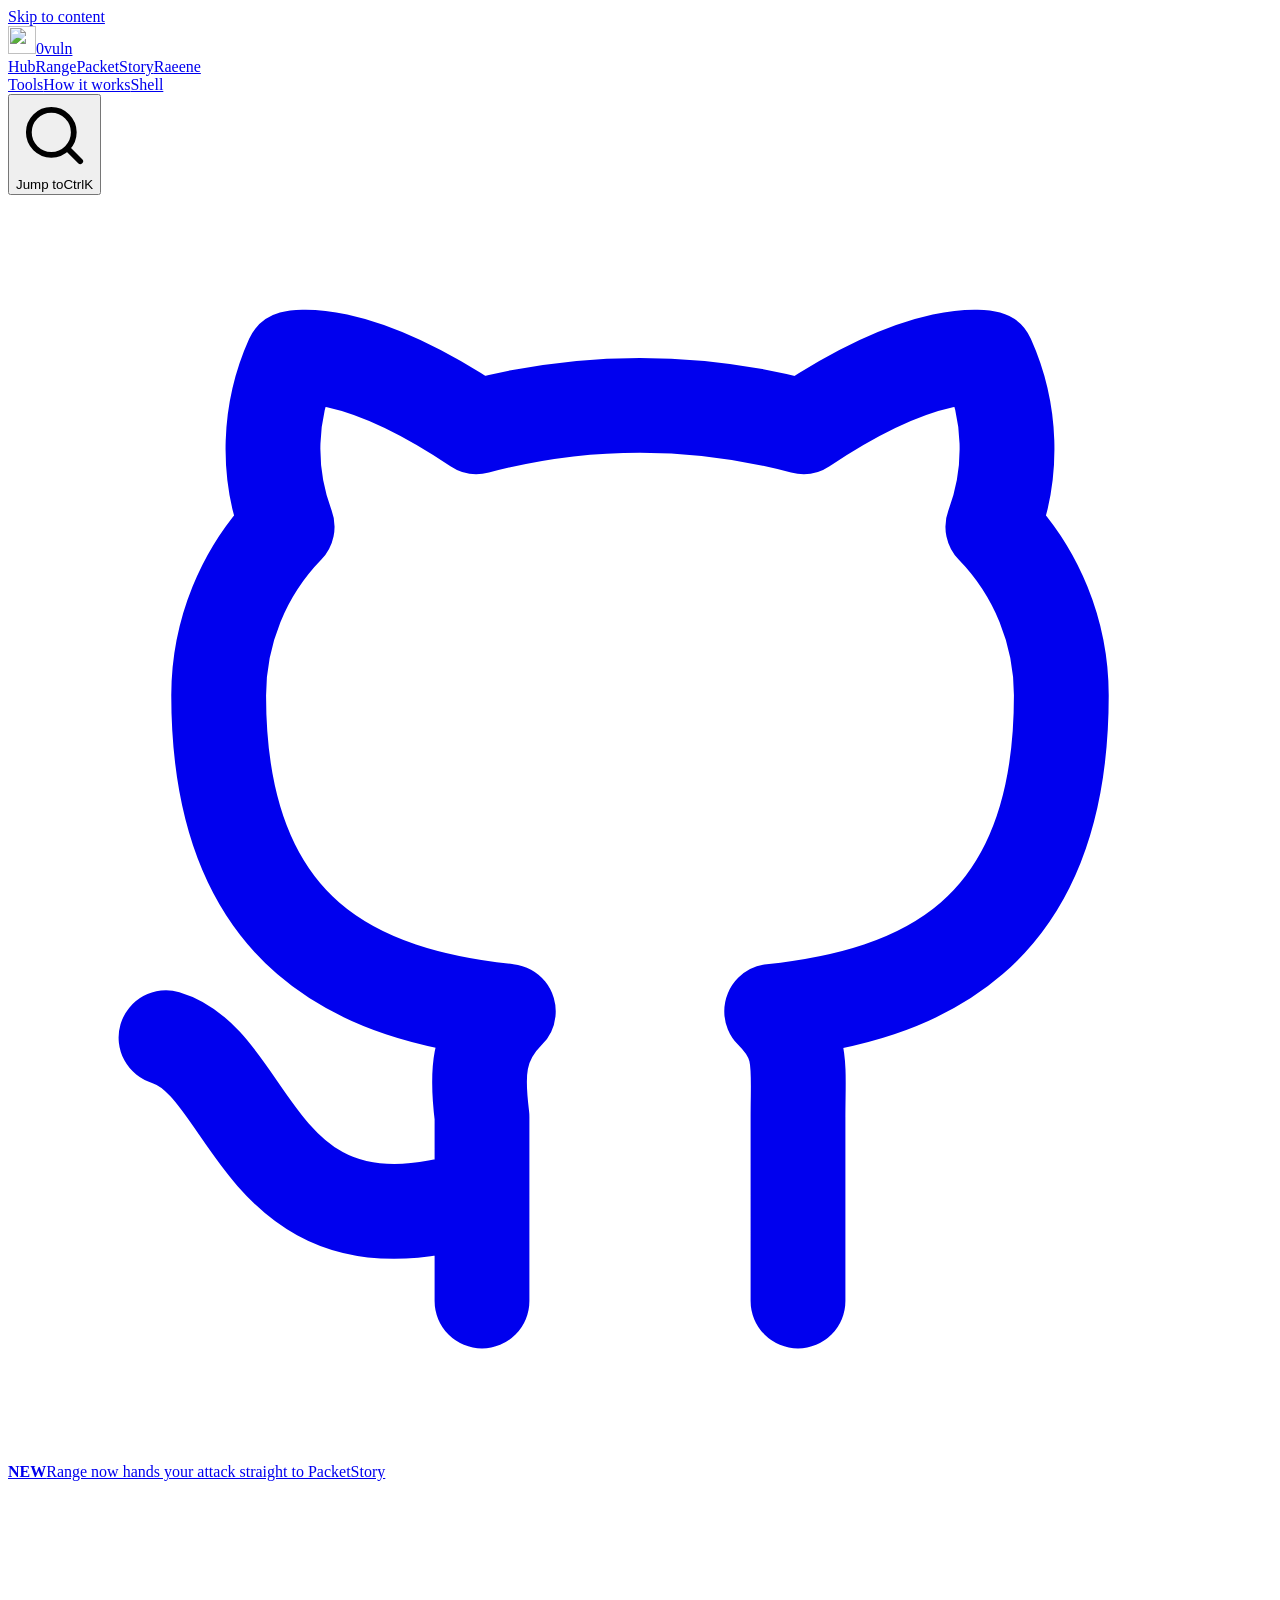
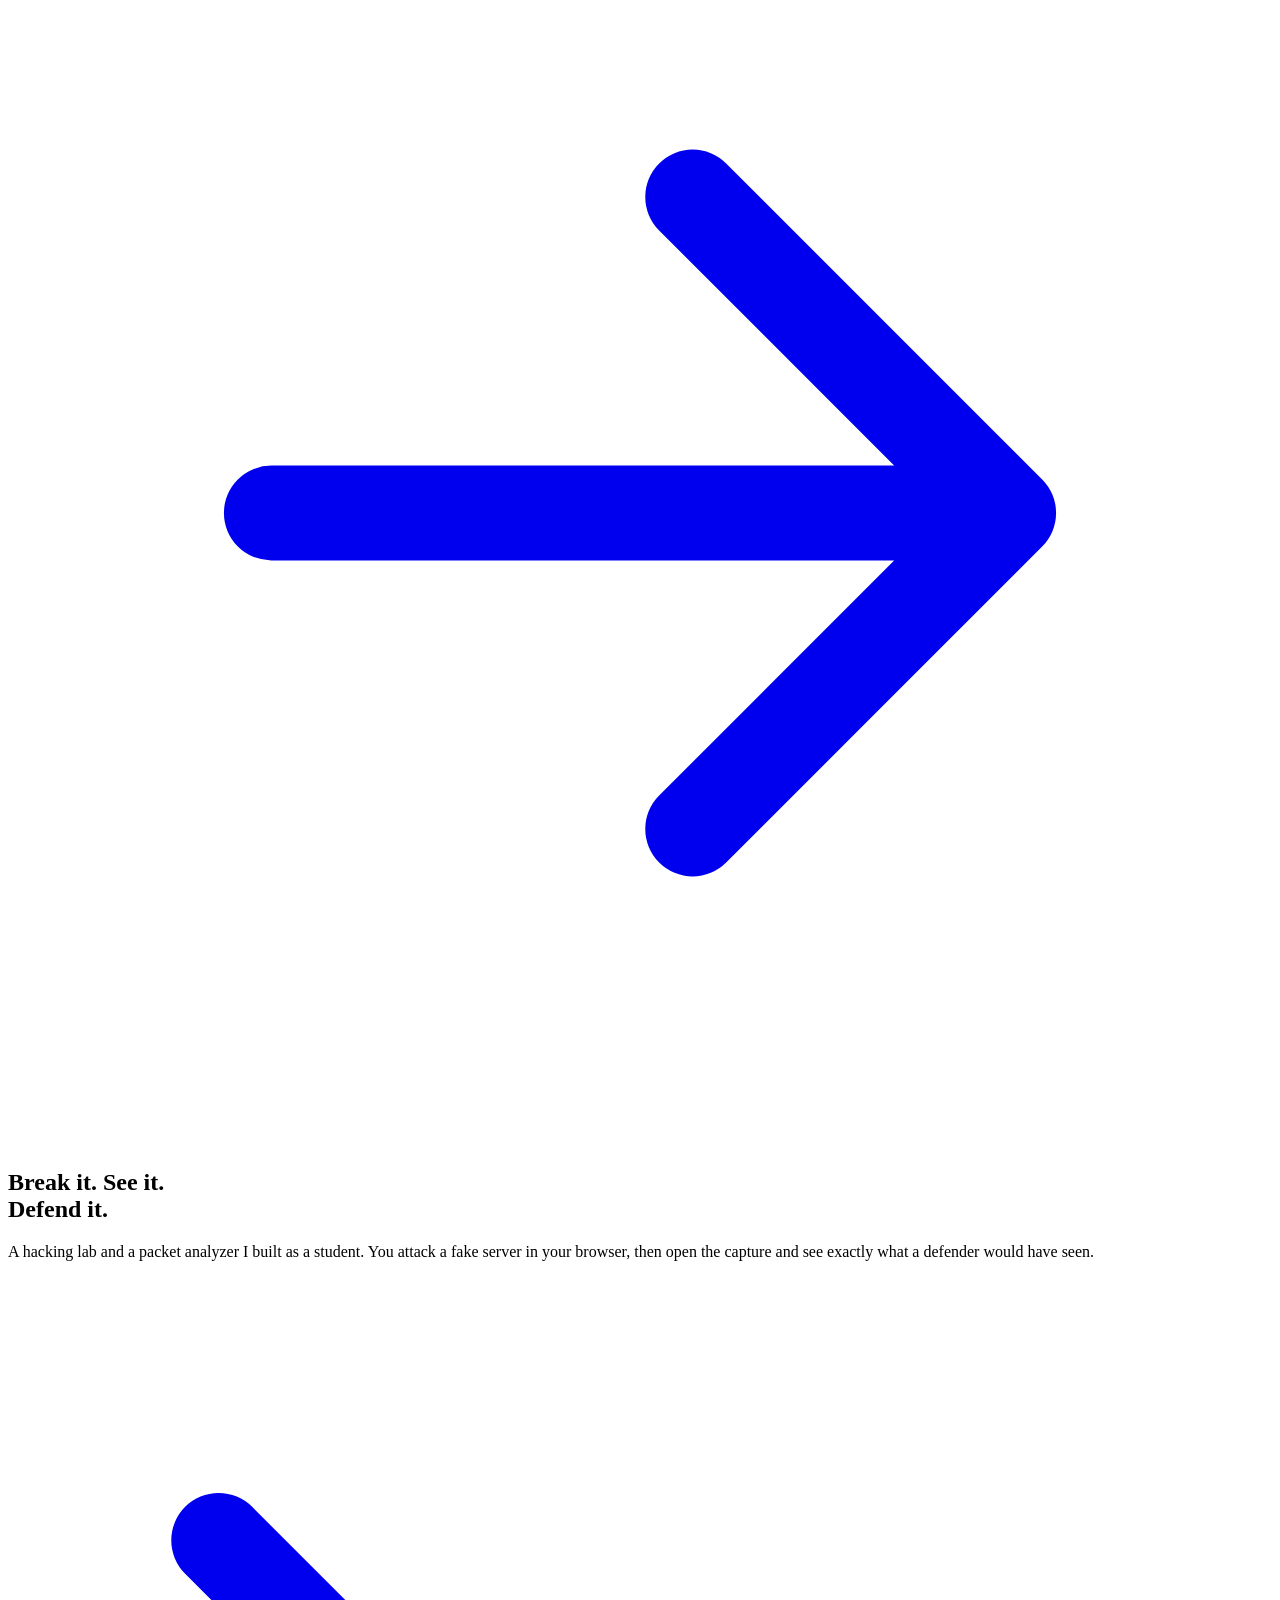
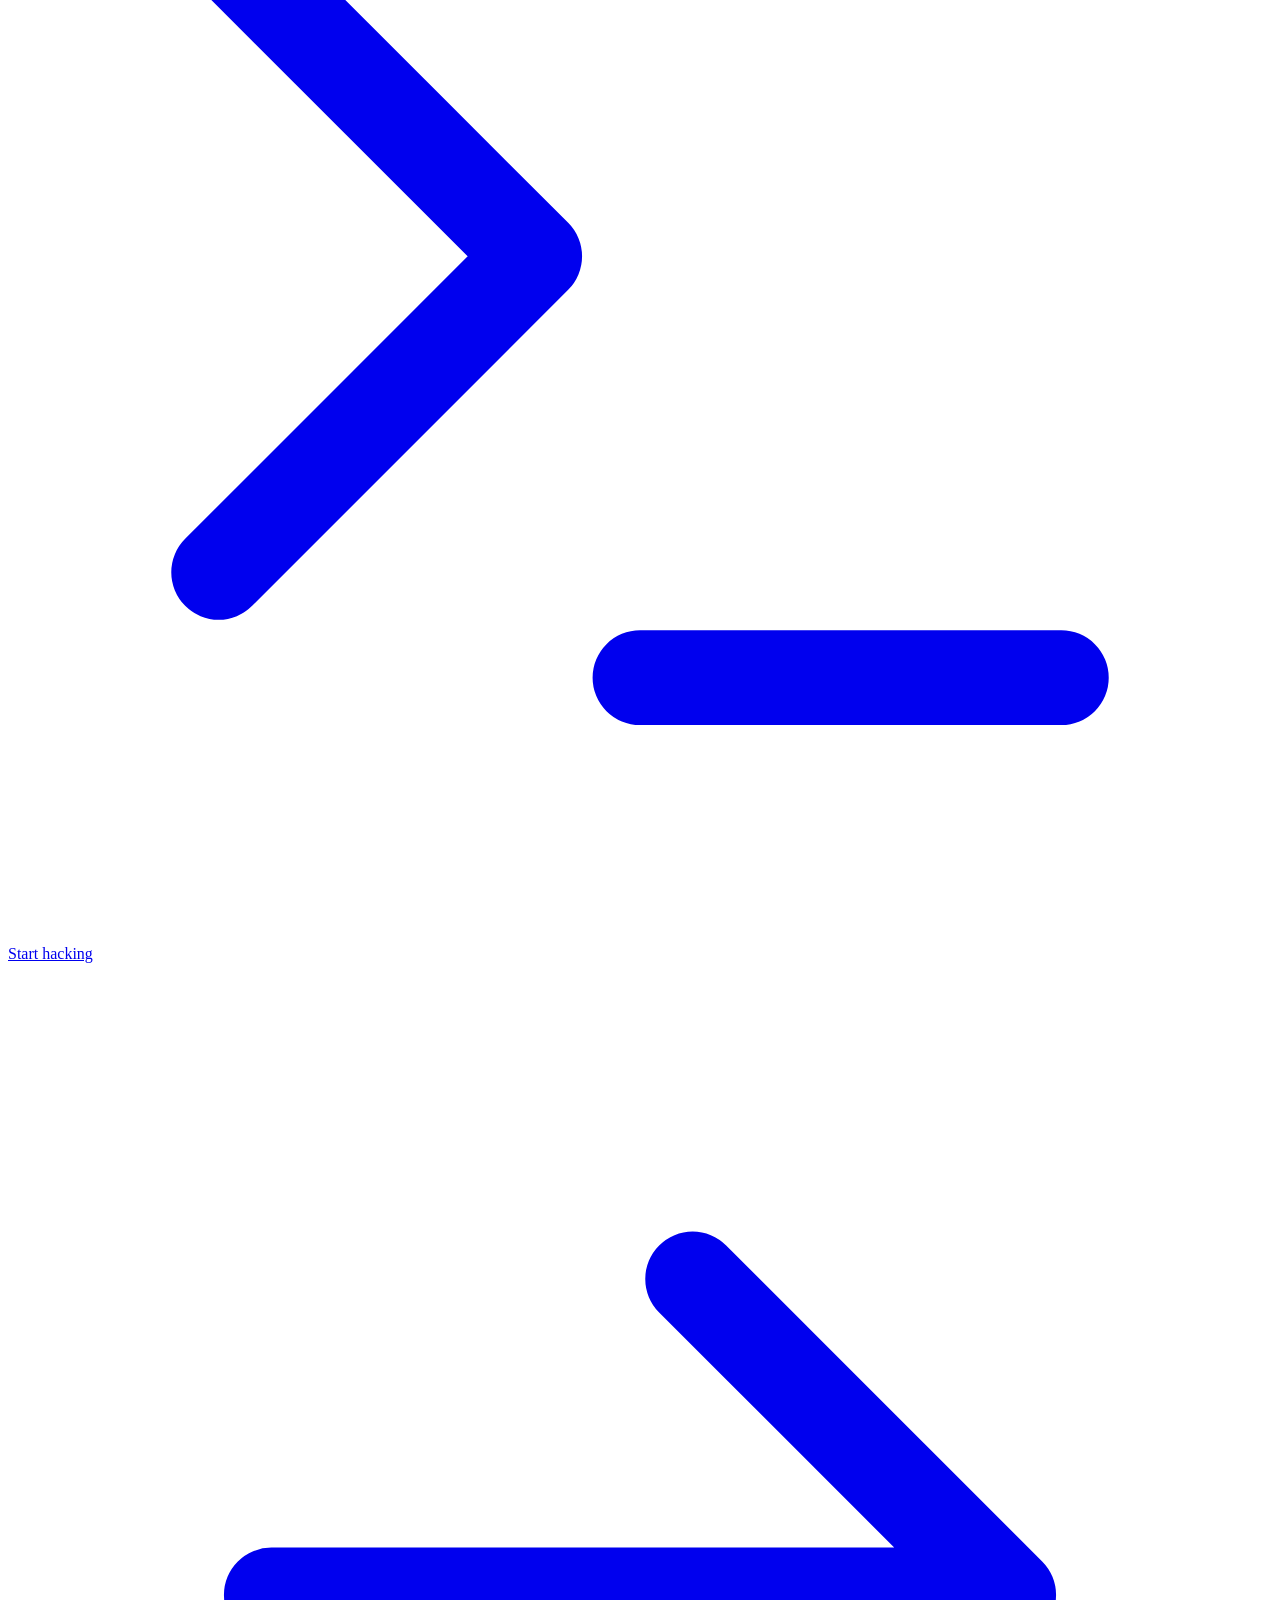
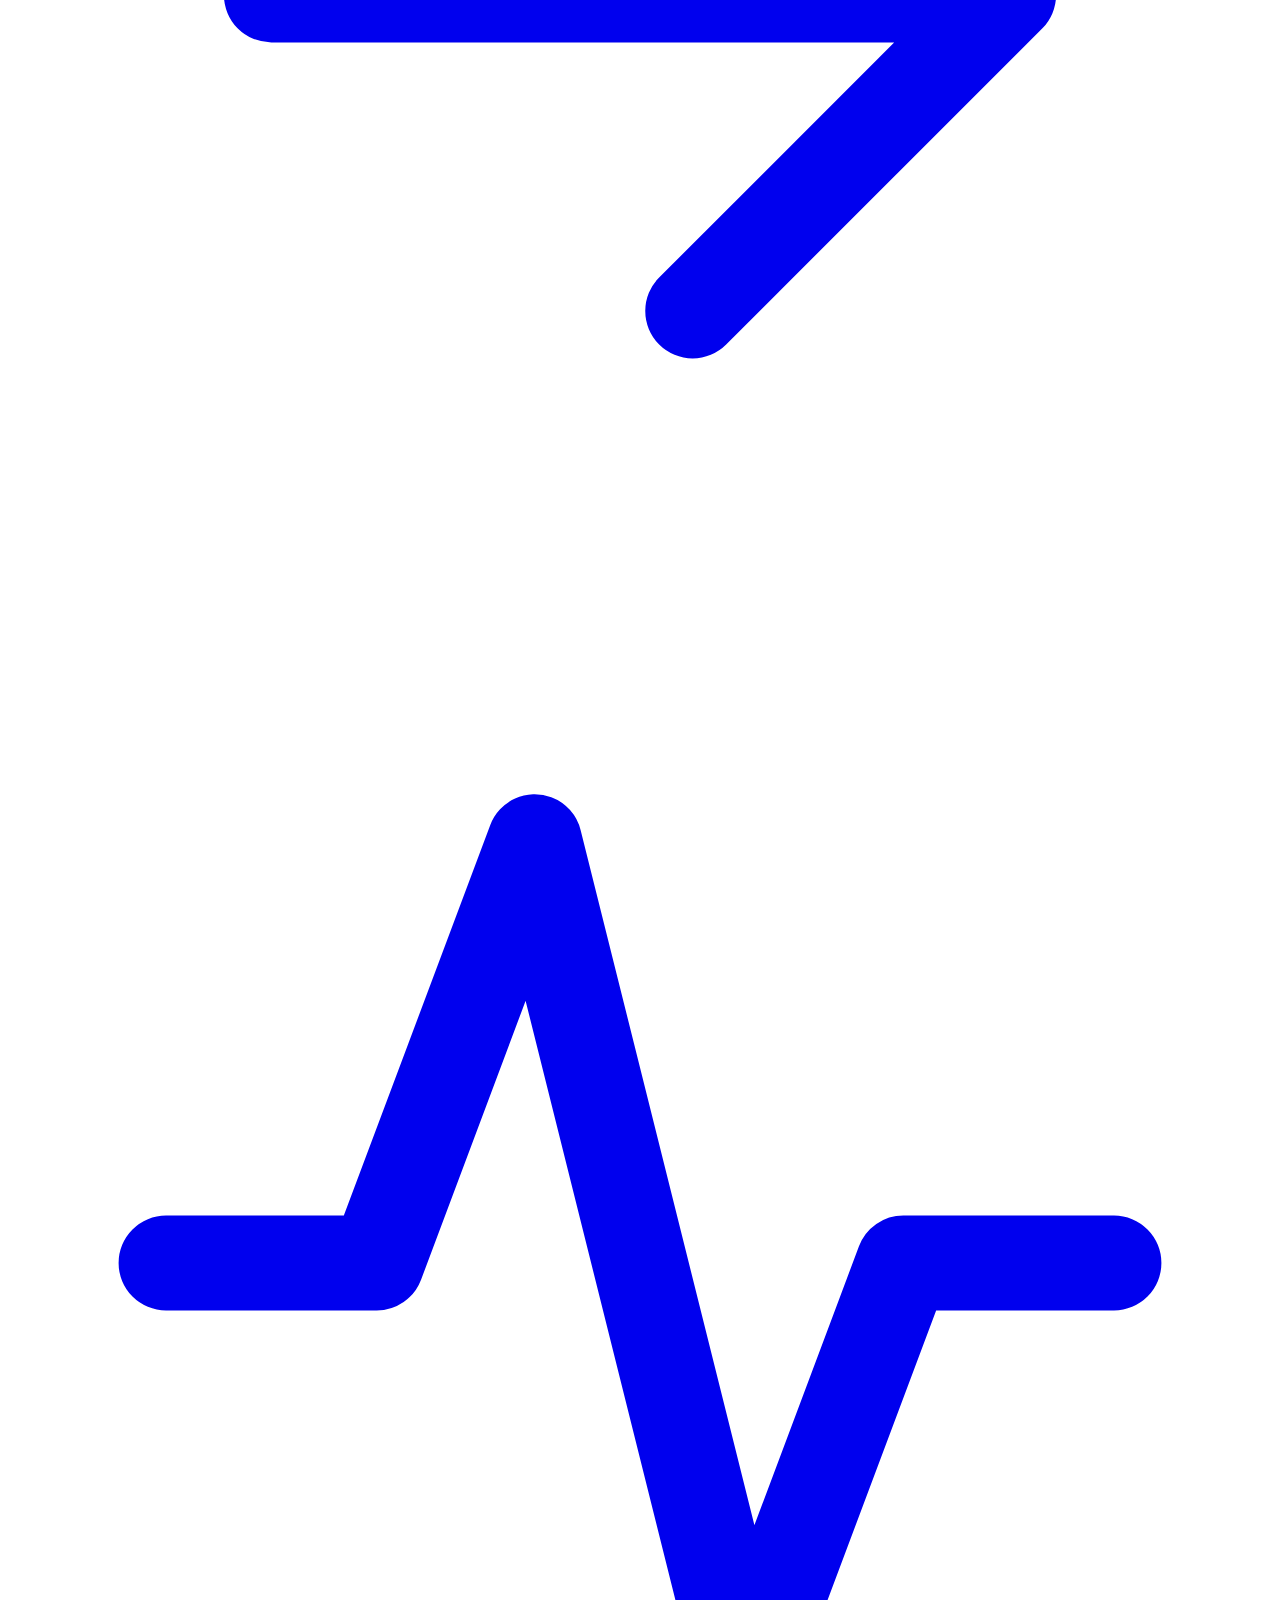
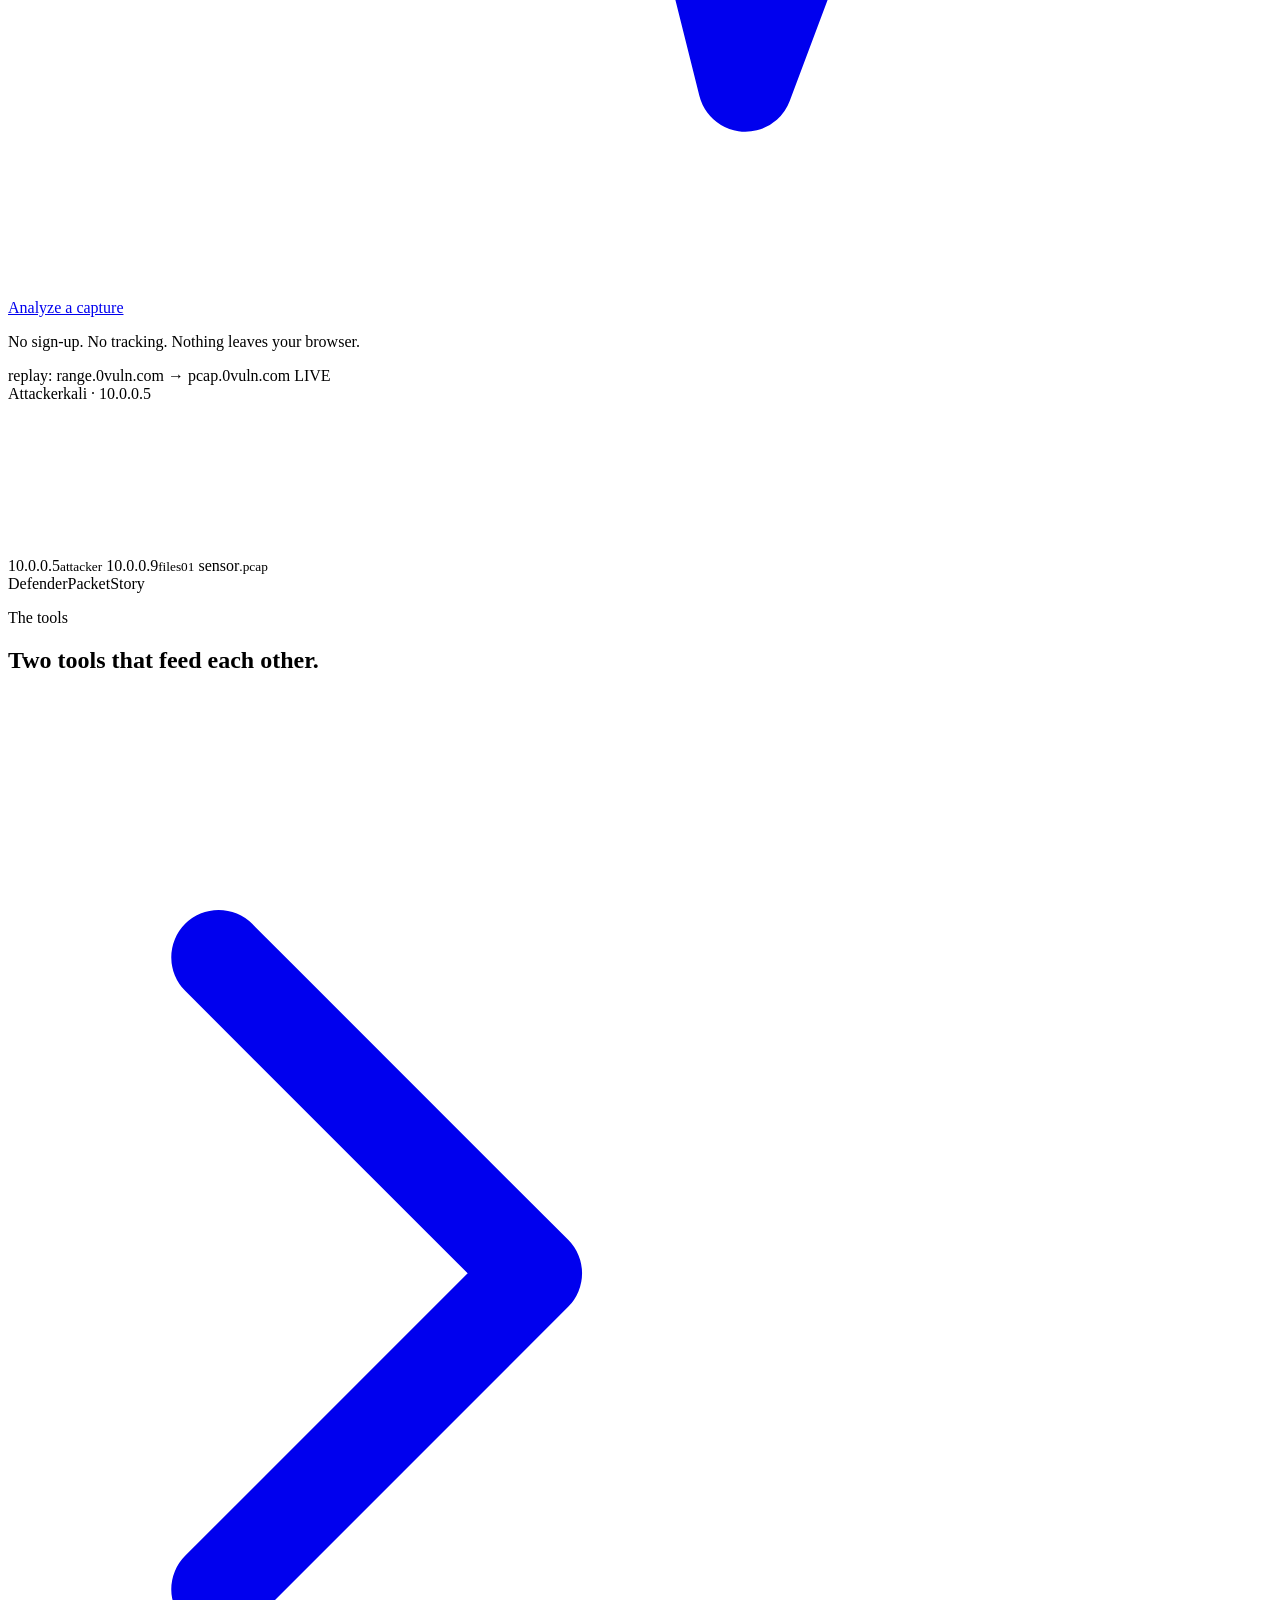
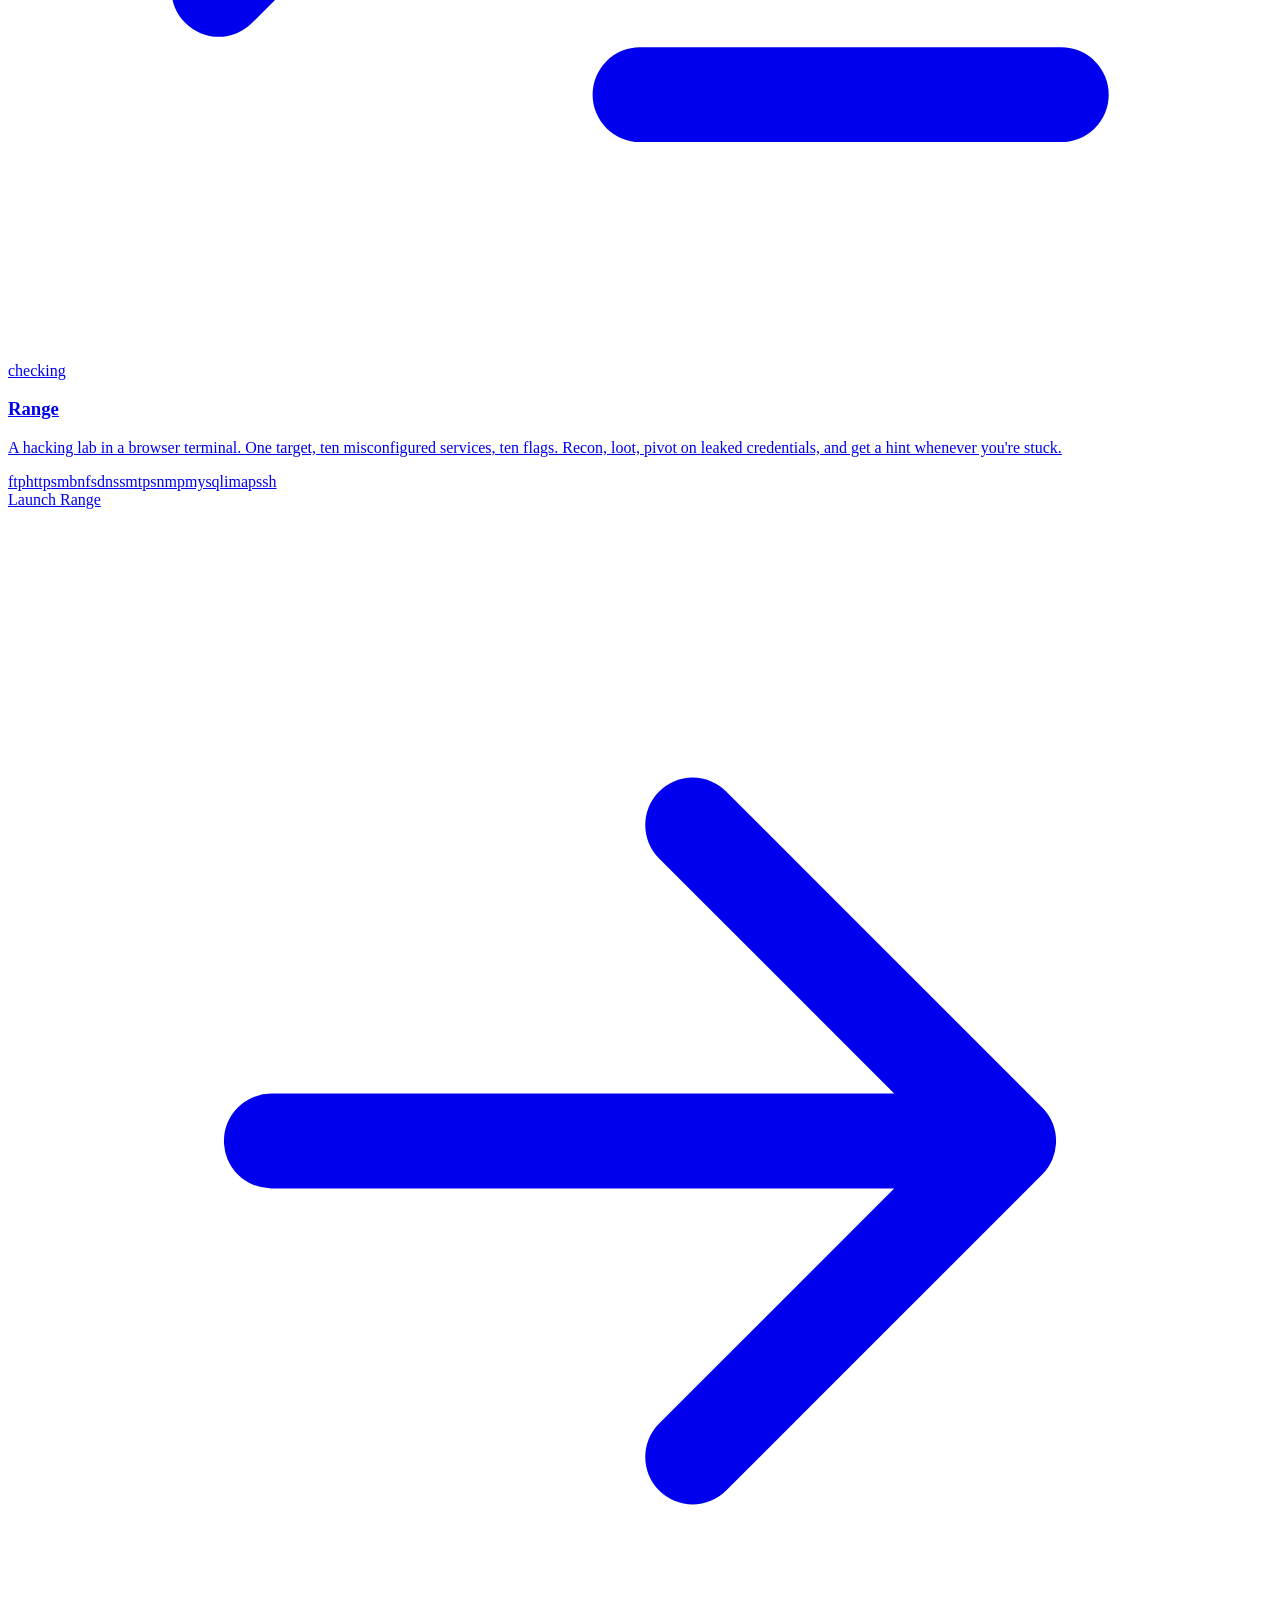
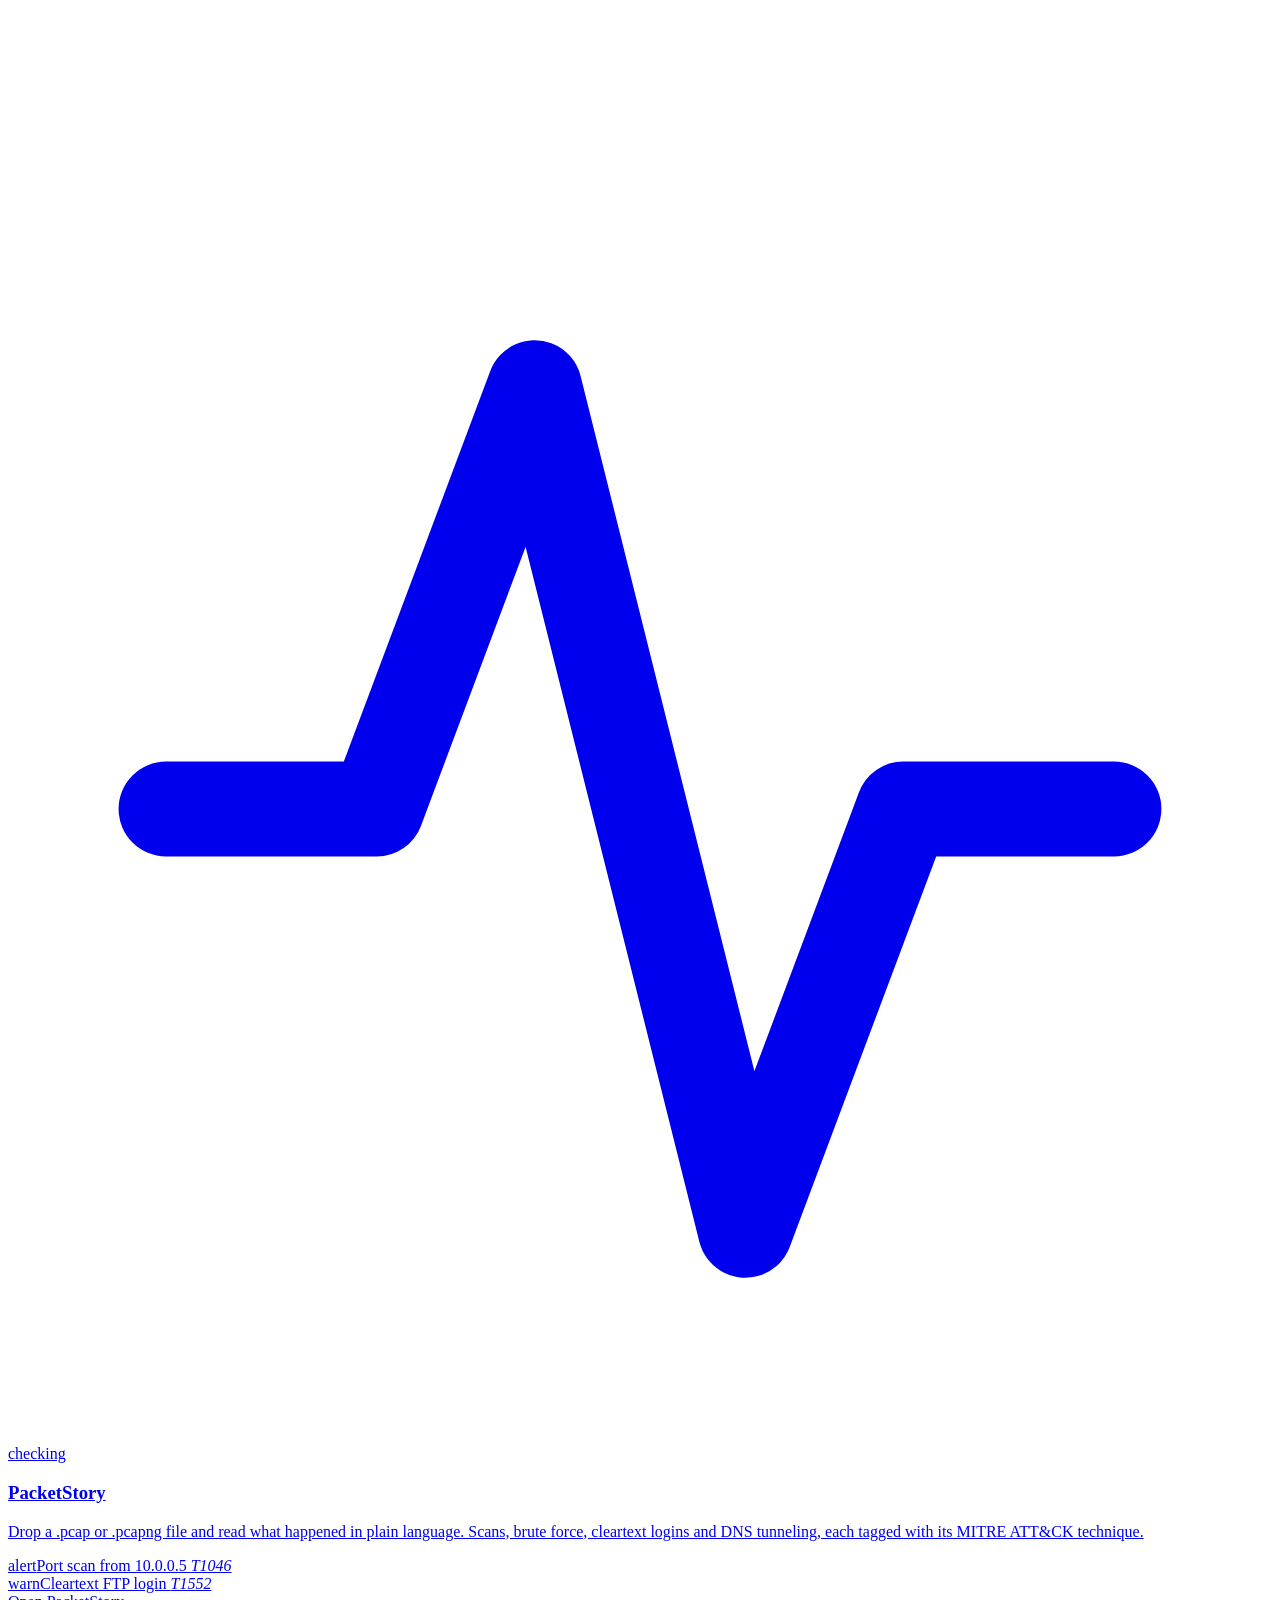
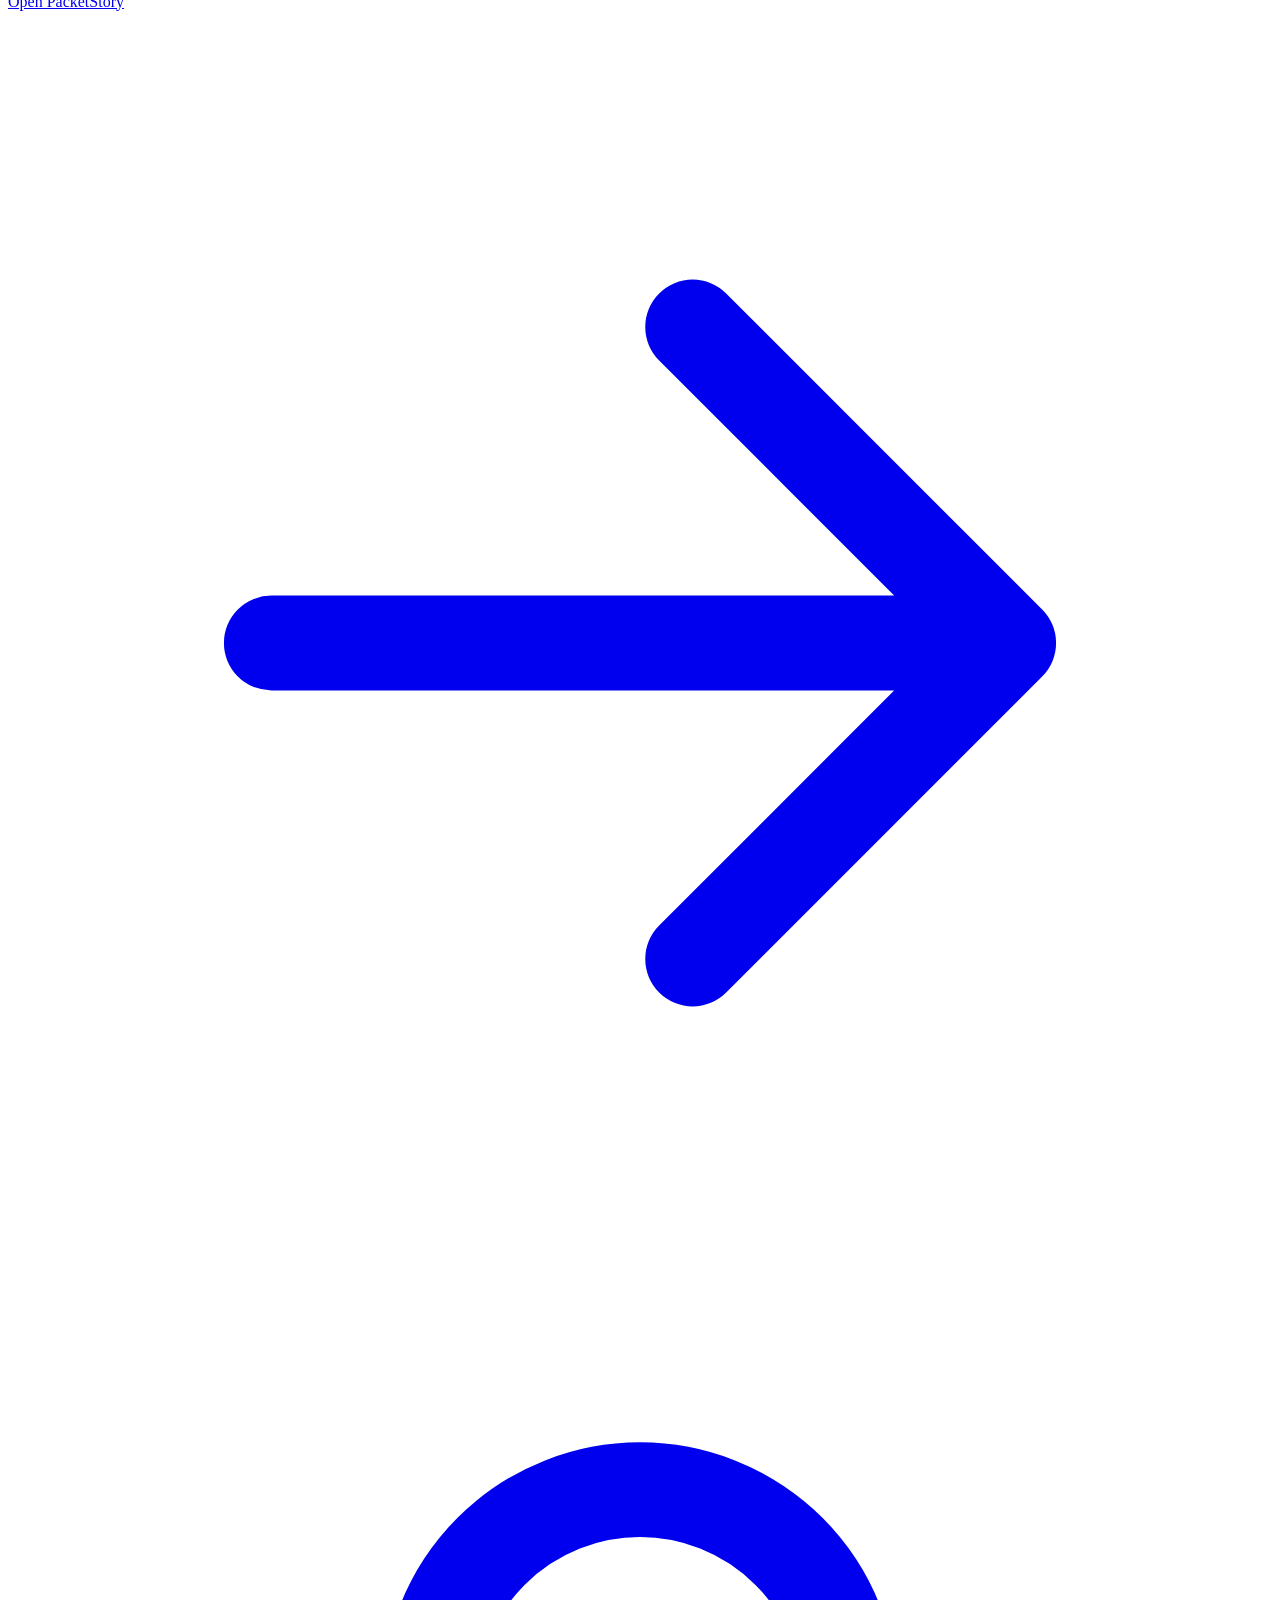
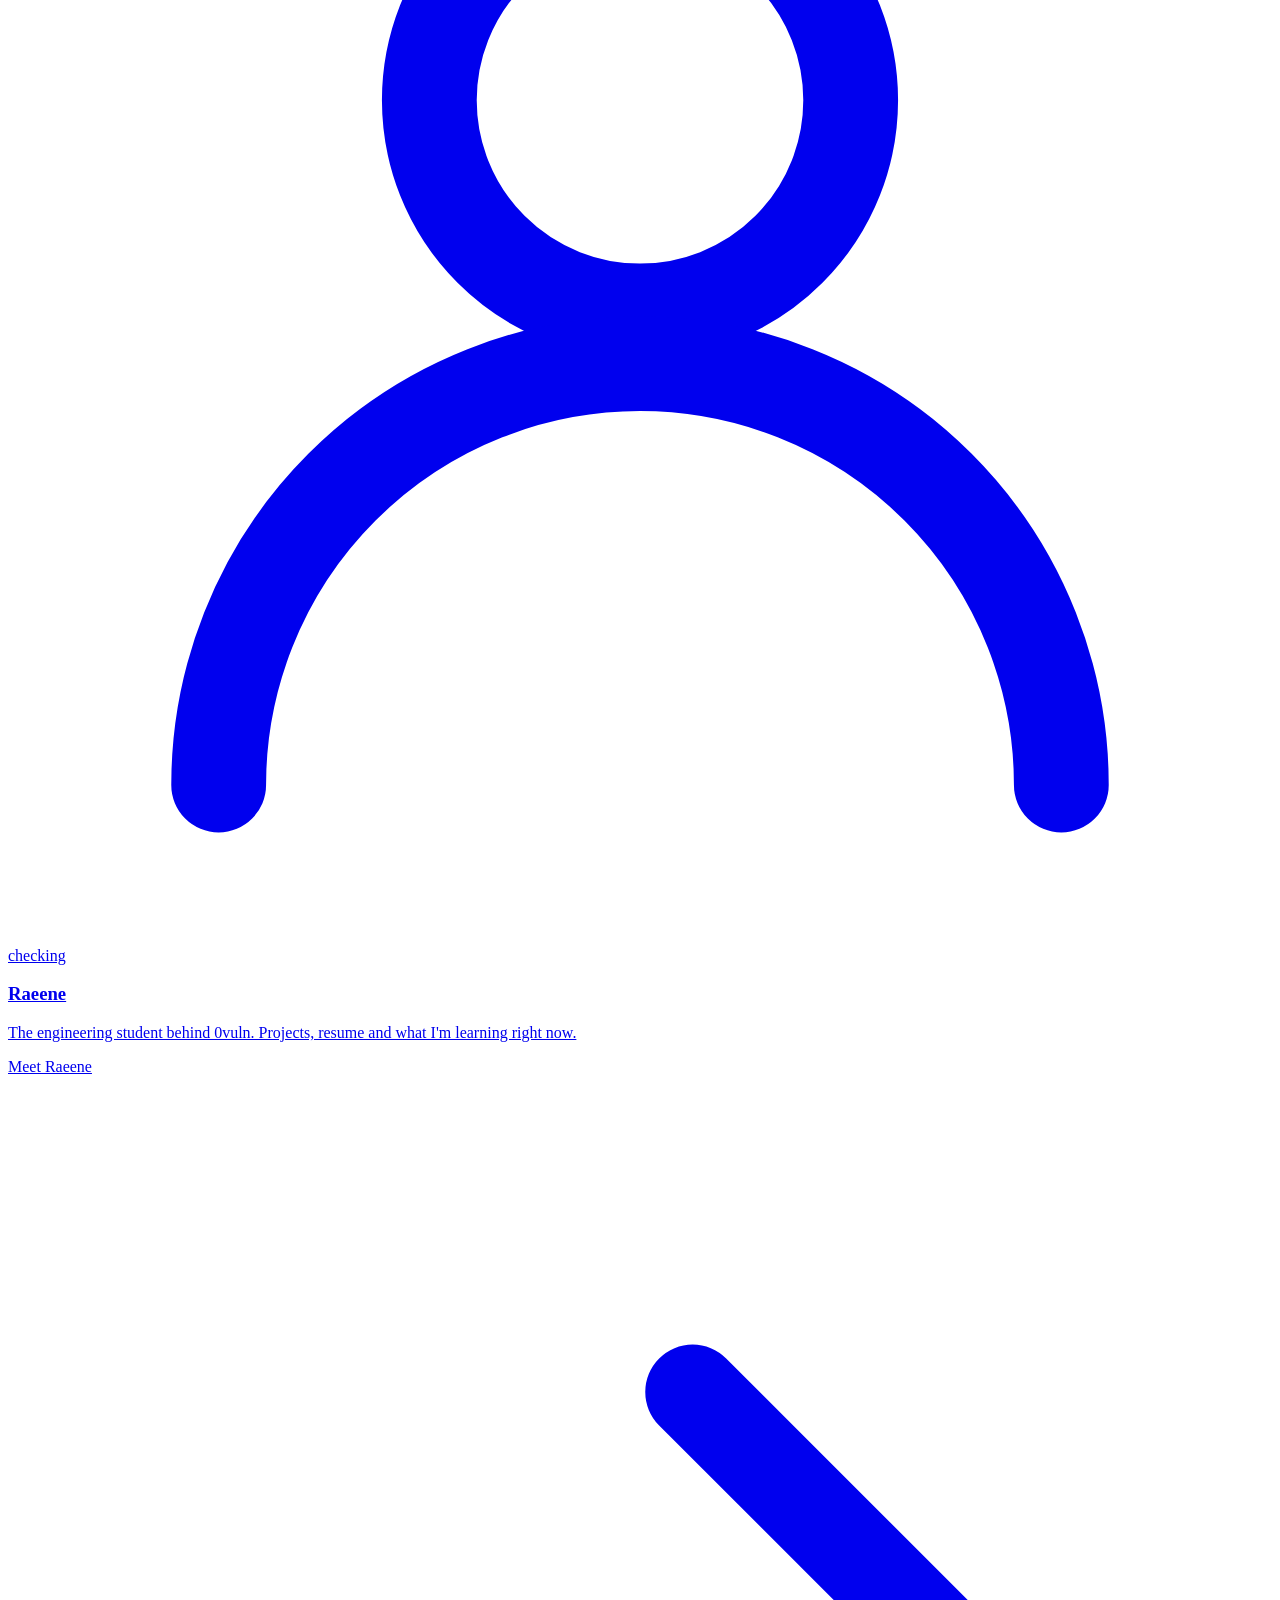
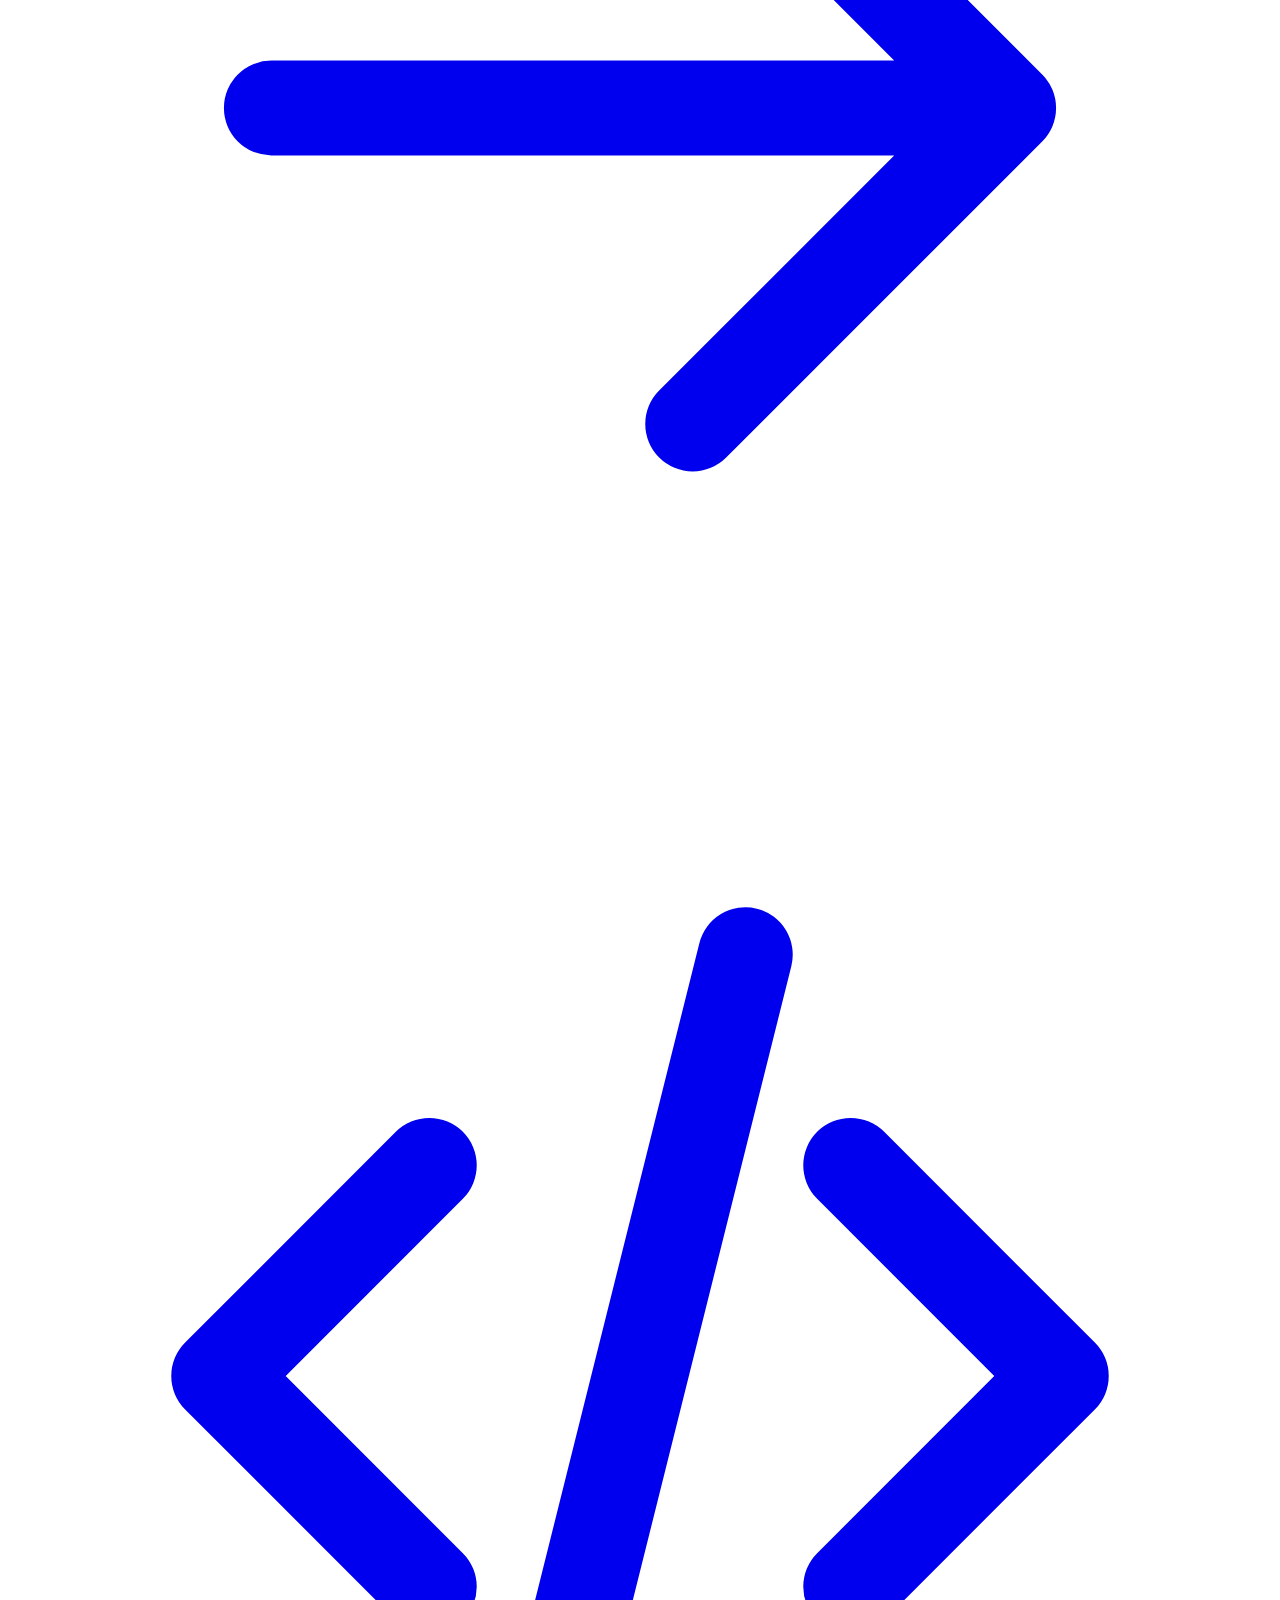
==== commit 36e9af58: "Less template, more identity - Drop glow blobs, gradient text, cursor spotlights, giant footer word " ====
--- a/public/index.html
+++ b/public/index.html
@@ -38,8 +38,8 @@
   <section class="hero">
     <div class="wrap">
       <a class="pill rise" href="https://range.0vuln.com/"><b>NEW</b>Range now hands your attack straight to PacketStory <svg viewBox="0 0 24 24" fill="none" stroke="currentColor" stroke-width="1.8" stroke-linecap="round" stroke-linejoin="round" aria-hidden="true"><path d="M5 12h14M13 6l6 6-6 6"/></svg></a>
-      <h1 class="h-display rise d1">Break it. See it.<br><span class="grad">Defend it.</span></h1>
-      <p class="lead rise d2">0vuln is a free cybersecurity playground. Hack a simulated server in a browser terminal, then flip sides and investigate the packets your own attack left behind.</p>
+      <h1 class="h-display rise d1">Break it. See it.<br><span class="def">Defend it.</span></h1>
+      <p class="lead rise d2">A hacking lab and a packet analyzer I built as a student. You attack a fake server in your browser, then open the capture and see exactly what a defender would have seen.</p>
       <div class="row rise d3">
         <a class="btn btn-primary" href="https://range.0vuln.com/"><svg viewBox="0 0 24 24" fill="none" stroke="currentColor" stroke-width="1.8" stroke-linecap="round" stroke-linejoin="round" aria-hidden="true"><path d="m4 17 6-6-6-6M12 19h8"/></svg>Start hacking<svg class="arrow" viewBox="0 0 24 24" fill="none" stroke="currentColor" stroke-width="1.8" stroke-linecap="round" stroke-linejoin="round" aria-hidden="true"><path d="M5 12h14M13 6l6 6-6 6"/></svg></a>
         <a class="btn btn-ghost" href="https://pcap.0vuln.com/#demo"><svg viewBox="0 0 24 24" fill="none" stroke="currentColor" stroke-width="1.8" stroke-linecap="round" stroke-linejoin="round" aria-hidden="true"><path d="M3 12h4l3-8 4 16 3-8h4"/></svg>Analyze a capture</a>
@@ -76,22 +76,12 @@
     </div>
   </section>
 
-  <section class="section tight">
-    <div class="wrap">
-      <div class="stats reveal">
-        <div><b data-count="10">10</b><span>vulnerable services to break</span></div>
-        <div><b data-count="17">17</b><span>attack detectors, ATT&amp;CK-mapped</span></div>
-        <div><b data-count="0">0</b><span>bytes uploaded, ever</span></div>
-        <div><b data-count="0">0</b><span>accounts, cookies or trackers</span></div>
-      </div>
-    </div>
-  </section>
 
   <section class="section" id="tools">
     <div class="wrap">
       <div class="section-head reveal">
         <p class="eyebrow">The tools</p>
-        <h2 class="h-1">Two tools.<br><span class="dim">One feedback loop.</span></h2>
+        <h2 class="h-1">Two tools that feed each other.</h2>
       </div>
       <div class="bento">
         <a class="card c-red tool tool-lg reveal" href="https://range.0vuln.com/">
@@ -126,22 +116,16 @@
           <p>Every site here is static HTML and plain JavaScript, MIT licensed. Read it, fork it, break it.</p>
           <span class="more">github.com/Raeene <svg viewBox="0 0 24 24" fill="none" stroke="currentColor" stroke-width="1.8" stroke-linecap="round" stroke-linejoin="round" aria-hidden="true"><path d="M7 17 17 7M8 7h9v9"/></svg></span>
         </a>
-        <a class="card c-amber tool reveal d2" href="https://pcap.0vuln.com/#demo">
-          <div class="tool-top"><span class="ic"><svg viewBox="0 0 24 24" fill="none" stroke="currentColor" stroke-width="1.8" stroke-linecap="round" stroke-linejoin="round" aria-hidden="true"><path d="M7 5v14l11-7z"/></svg></span></div>
-          <h3>30-second demo</h3>
-          <p>No capture handy? Load a sample with a port scan, an FTP brute force and DNS tunneling.</p>
-          <span class="more">Run the demo <svg viewBox="0 0 24 24" fill="none" stroke="currentColor" stroke-width="1.8" stroke-linecap="round" stroke-linejoin="round" aria-hidden="true"><path d="M5 12h14M13 6l6 6-6 6"/></svg></span>
-        </a>
       </div>
     </div>
   </section>
 
   <section class="section" id="loop">
     <div class="wrap">
-      <div class="section-head center reveal">
-        <p class="eyebrow">How it works</p>
-        <h2 class="h-1">Your attack becomes<br><span class="grad">the evidence.</span></h2>
-        <p class="lead">Most labs stop once you have the flag. On 0vuln, every command you run generates real packets, and you investigate them next.</p>
+      <div class="section-head reveal">
+        <p class="eyebrow">The loop</p>
+        <h2 class="h-1">Your attack becomes the evidence.</h2>
+        <p class="lead">Most labs end when you get the flag. Here, every command you typed was also written to a capture, and the next step is reading it.</p>
       </div>
       <div class="loop">
         <svg class="loop-line" viewBox="0 0 1000 4" preserveAspectRatio="none" aria-hidden="true"><defs><linearGradient id="lg" x1="0" x2="1"><stop offset="0" stop-color="#ff4d6d"/><stop offset=".5" stop-color="#9b87ff"/><stop offset="1" stop-color="#22d3ee"/></linearGradient></defs><line x1="0" y1="2" x2="1000" y2="2" stroke="url(#lg)" stroke-width="2" stroke-dasharray="6 8"/></svg>
@@ -176,17 +160,17 @@
   <section class="section">
     <div class="wrap">
       <div class="section-head reveal">
-        <p class="eyebrow">Built differently</p>
-        <h2 class="h-1">Safe by design.<br><span class="dim">Private by default.</span></h2>
-      </div>
-      <div class="grid g3">
-        <div class="card feat reveal"><span class="ic"><svg viewBox="0 0 24 24" fill="none" stroke="currentColor" stroke-width="1.8" stroke-linecap="round" stroke-linejoin="round" aria-hidden="true"><rect x="6" y="6" width="12" height="12" rx="2"/><path d="M9 2v4M15 2v4M9 18v4M15 18v4M2 9h4M2 15h4M18 9h4M18 15h4"/></svg></span><h3>Runs in your browser</h3><p>The Range simulates its whole network in JavaScript. PacketStory parses captures in a Web Worker on your machine.</p></div>
-        <div class="card feat reveal d1"><span class="ic"><svg viewBox="0 0 24 24" fill="none" stroke="currentColor" stroke-width="1.8" stroke-linecap="round" stroke-linejoin="round" aria-hidden="true"><rect x="4" y="11" width="16" height="10" rx="2"/><path d="M8 11V7a4 4 0 0 1 8 0v4"/></svg></span><h3>Nothing is uploaded</h3><p>PacketStory's Content-Security-Policy is <code>connect-src 'none'</code>, so the browser itself blocks every network request.</p></div>
-        <div class="card feat reveal d2"><span class="ic"><svg viewBox="0 0 24 24" fill="none" stroke="currentColor" stroke-width="1.8" stroke-linecap="round" stroke-linejoin="round" aria-hidden="true"><path d="M12 3 4 6v6c0 5 3.5 8 8 9 4.5-1 8-4 8-9V6z"/><path d="m9 12 2 2 4-4"/></svg></span><h3>Nothing real is touched</h3><p>The target is fake and lives in your tab. Practice offensive techniques without needing permission from anyone.</p></div>
-        <div class="card feat reveal"><span class="ic"><svg viewBox="0 0 24 24" fill="none" stroke="currentColor" stroke-width="1.8" stroke-linecap="round" stroke-linejoin="round" aria-hidden="true"><path d="m12 3 9 5-9 5-9-5z"/><path d="m3 13 9 5 9-5"/></svg></span><h3>Real packets</h3><p>Valid IPv4, TCP and UDP checksums, DNS and SNMP encodings. Exported sessions open cleanly in Wireshark.</p></div>
-        <div class="card feat reveal d1"><span class="ic"><svg viewBox="0 0 24 24" fill="none" stroke="currentColor" stroke-width="1.8" stroke-linecap="round" stroke-linejoin="round" aria-hidden="true"><circle cx="12" cy="12" r="9"/><circle cx="12" cy="12" r="5"/><circle cx="12" cy="12" r="1"/></svg></span><h3>Mapped to ATT&amp;CK</h3><p>Every detection links to its MITRE ATT&amp;CK technique, so you learn the vocabulary defenders actually use.</p></div>
-        <div class="card feat reveal d2"><span class="ic"><svg viewBox="0 0 24 24" fill="none" stroke="currentColor" stroke-width="1.8" stroke-linecap="round" stroke-linejoin="round" aria-hidden="true"><path d="M13 3 4 14h7l-1 7 9-11h-7z"/></svg></span><h3>No sign-up, ever</h3><p>No accounts, no cookies, no analytics. Your Range progress is stored in your own browser.</p></div>
-      </div>
+        <p class="eyebrow">Fine print</p>
+        <h2 class="h-1">How it's built, and what it won't do.</h2>
+      </div>
+      <dl class="spec reveal">
+        <div><dt>where it runs</dt><dd>In your tab. The Range's whole network, target included, is JavaScript. PacketStory parses captures in a Web Worker on your machine.</dd></div>
+        <div><dt>uploads</dt><dd><b>None, and the browser enforces it.</b> PacketStory ships <code>connect-src 'none'</code>, so even a bug couldn't send your capture anywhere.</dd></div>
+        <div><dt>the packets</dt><dd>Real ones. Valid IPv4/TCP/UDP checksums, TCP sequence numbers, DNS and SNMP encodings. A full playthrough opens in Wireshark with zero malformed frames.</dd></div>
+        <div><dt>detections</dt><dd>17 heuristics, each linked to its MITRE ATT&amp;CK technique. They say "suspected" because they're heuristics, not magic.</dd></div>
+        <div><dt>accounts</dt><dd>There aren't any. No cookies, no analytics. Range progress lives in your browser's local storage and nowhere else.</dd></div>
+        <div><dt>source</dt><dd>Static HTML and plain JavaScript, MIT licensed, on <a class="link" href="https://github.com/Raeene">GitHub</a>. No framework, no build step for the tools.</dd></div>
+      </dl>
     </div>
   </section>
 
@@ -195,7 +179,7 @@
       <div class="shell-grid">
         <div class="reveal">
           <p class="eyebrow">Prefer a terminal?</p>
-          <h2 class="h-1">Navigate 0vuln<br>from a shell.</h2>
+          <h2 class="h-1">There's a shell.</h2>
           <p class="lead">Type <code>help</code> to look around, <code>status</code> to ping every site, or <code>open range</code> to jump in. Tab completes and the arrow keys walk your history.</p>
           <p class="muted">Or press <span class="kbd k-mod">Ctrl</span> <span class="kbd">K</span> anywhere on 0vuln to jump between sites.</p>
         </div>
@@ -210,12 +194,12 @@
 
   <section class="section">
     <div class="wrap">
-      <div class="cta-band reveal">
-        <h2 class="h-1">Ready to break<br>something?</h2>
-        <p class="lead">Ten flags are waiting on 10.0.0.9. Most people get the first one in under five minutes.</p>
+      <div class="closing reveal">
+        <p class="mono dim">attacker@kali:~$ <span class="acc">nmap 10.0.0.9</span></p>
+        <h2 class="h-1">Ten flags are sitting on 10.0.0.9.</h2>
         <div class="row">
-          <a class="btn btn-primary shine" href="https://range.0vuln.com/"><svg viewBox="0 0 24 24" fill="none" stroke="currentColor" stroke-width="1.8" stroke-linecap="round" stroke-linejoin="round" aria-hidden="true"><path d="m4 17 6-6-6-6M12 19h8"/></svg>Start hacking<svg class="arrow" viewBox="0 0 24 24" fill="none" stroke="currentColor" stroke-width="1.8" stroke-linecap="round" stroke-linejoin="round" aria-hidden="true"><path d="M5 12h14M13 6l6 6-6 6"/></svg></a>
-          <a class="btn btn-ghost" href="https://raeene.0vuln.com/">Who built this?</a>
+          <a class="btn btn-primary" href="https://range.0vuln.com/"><svg viewBox="0 0 24 24" fill="none" stroke="currentColor" stroke-width="1.8" stroke-linecap="round" stroke-linejoin="round" aria-hidden="true"><path d="m4 17 6-6-6-6M12 19h8"/></svg>Go get them<svg class="arrow" viewBox="0 0 24 24" fill="none" stroke="currentColor" stroke-width="1.8" stroke-linecap="round" stroke-linejoin="round" aria-hidden="true"><path d="M5 12h14M13 6l6 6-6 6"/></svg></a>
+          <a class="btn btn-ghost" href="https://raeene.0vuln.com/">Who made this</a>
         </div>
       </div>
     </div>
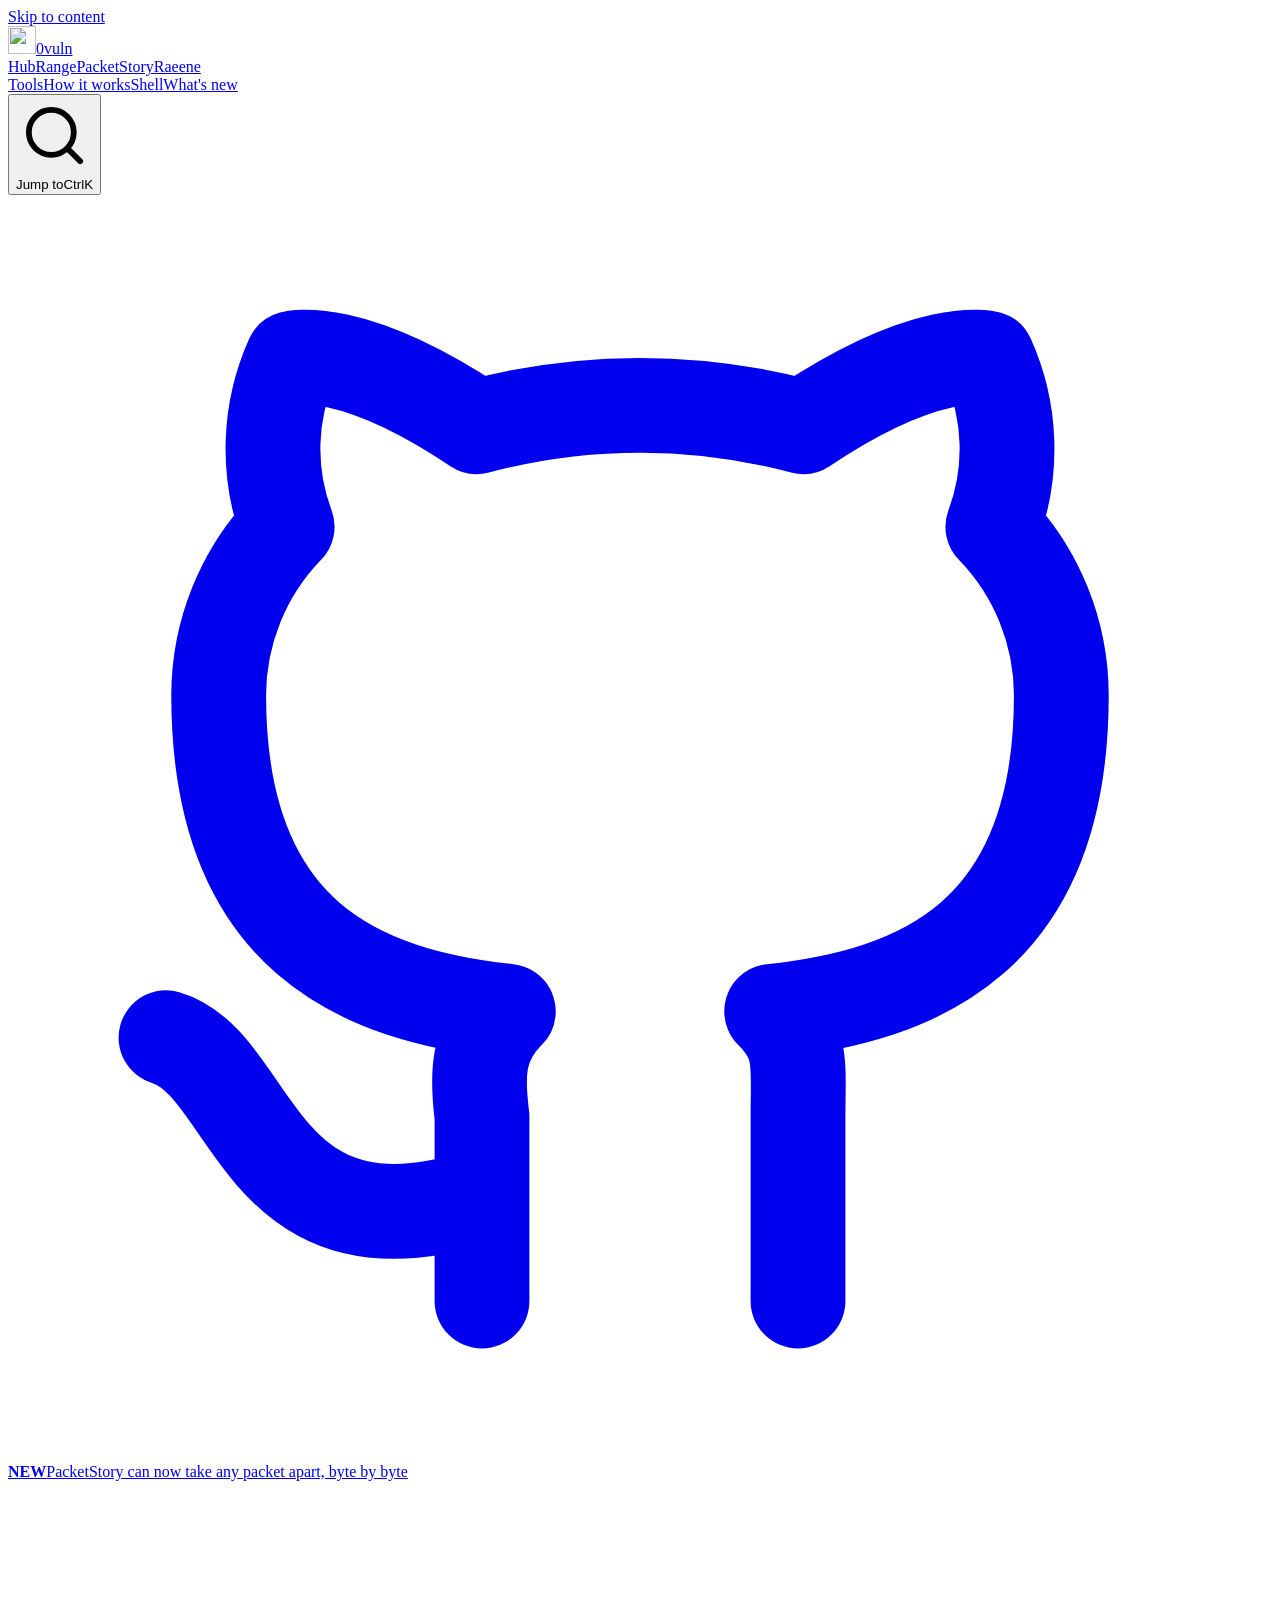
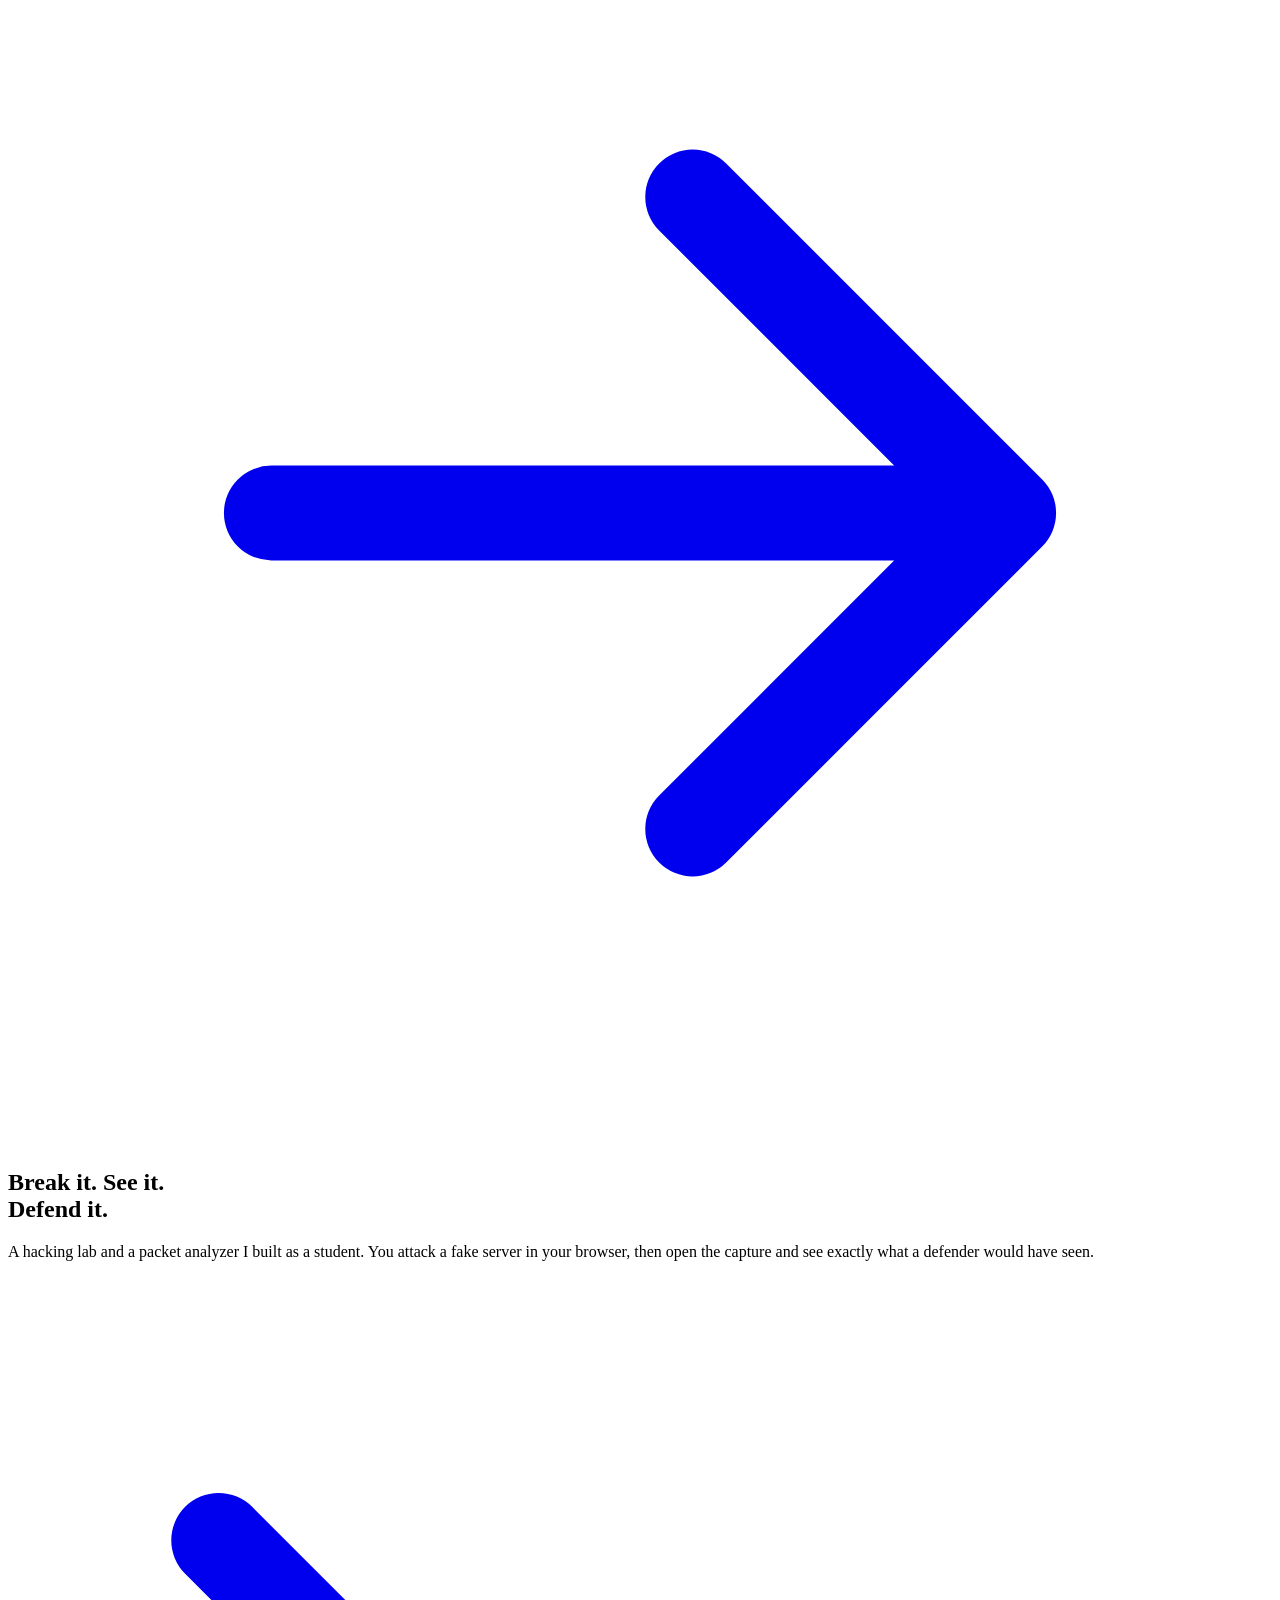
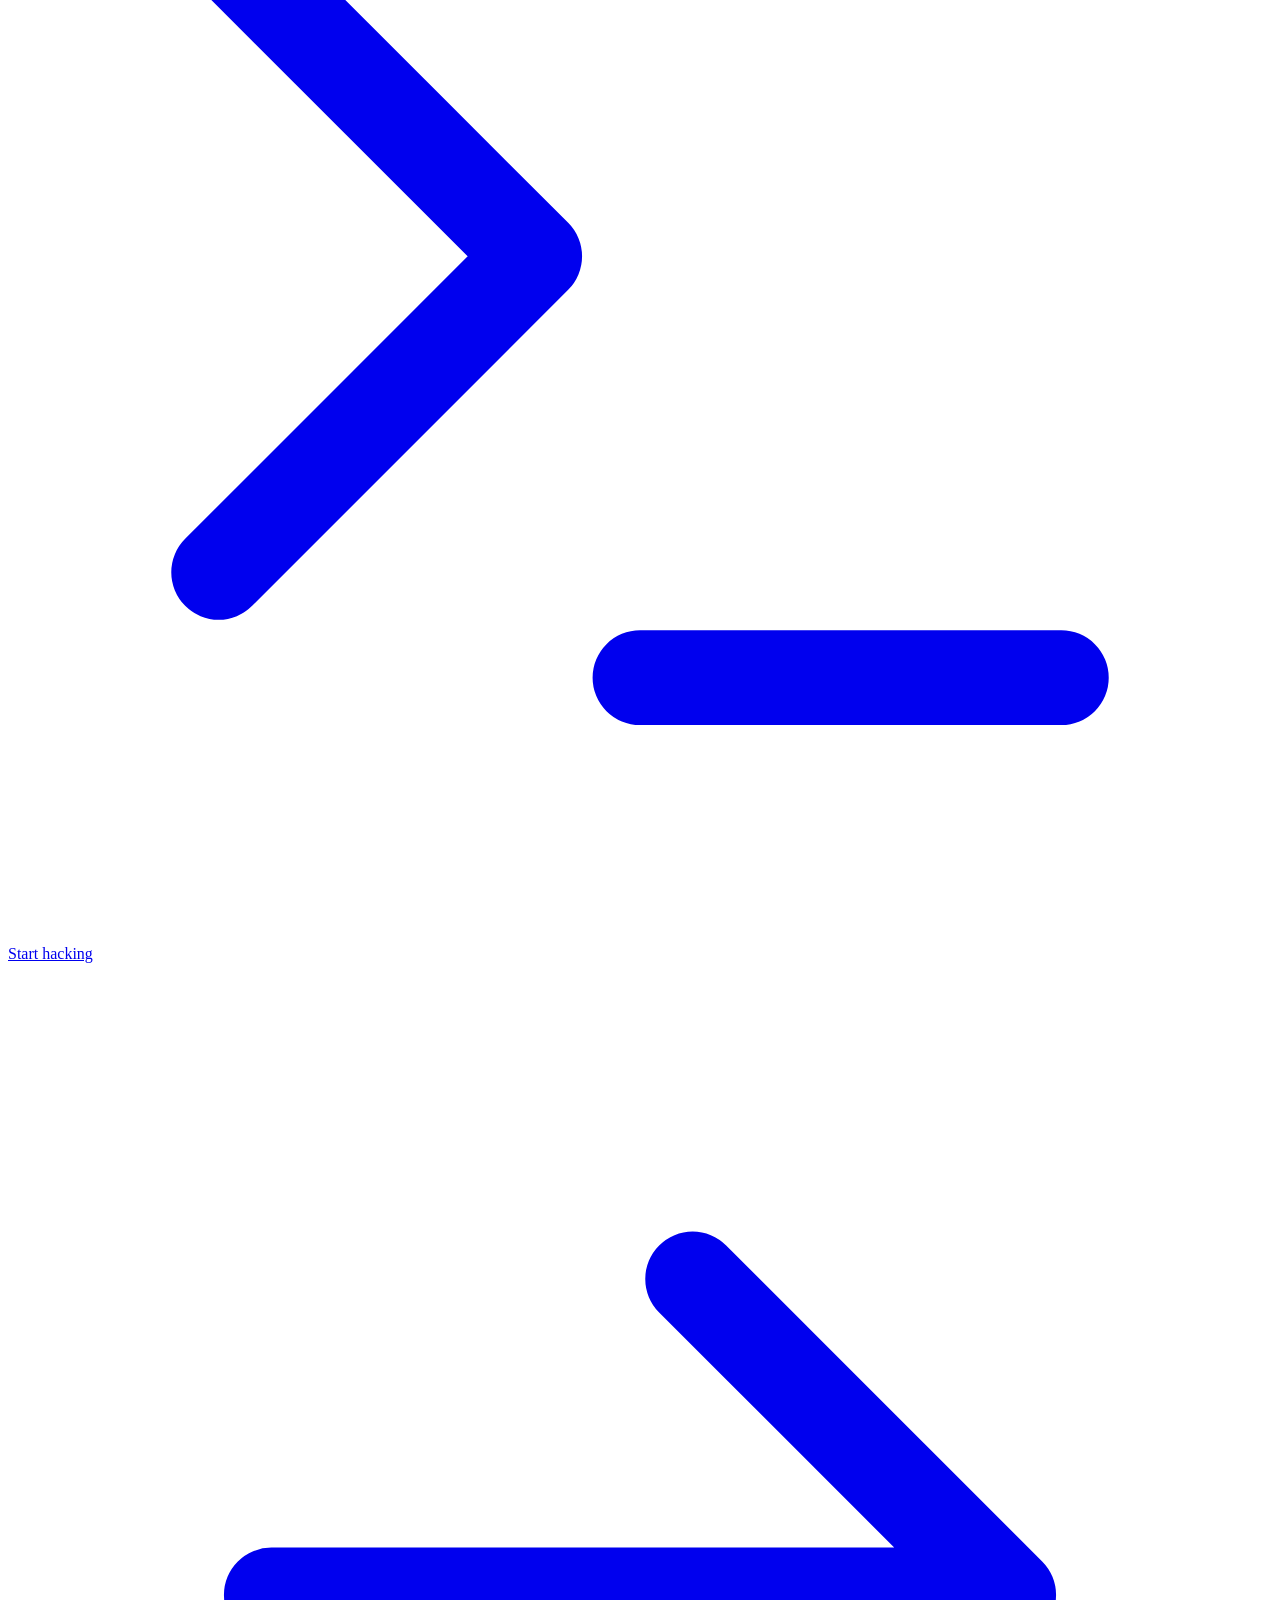
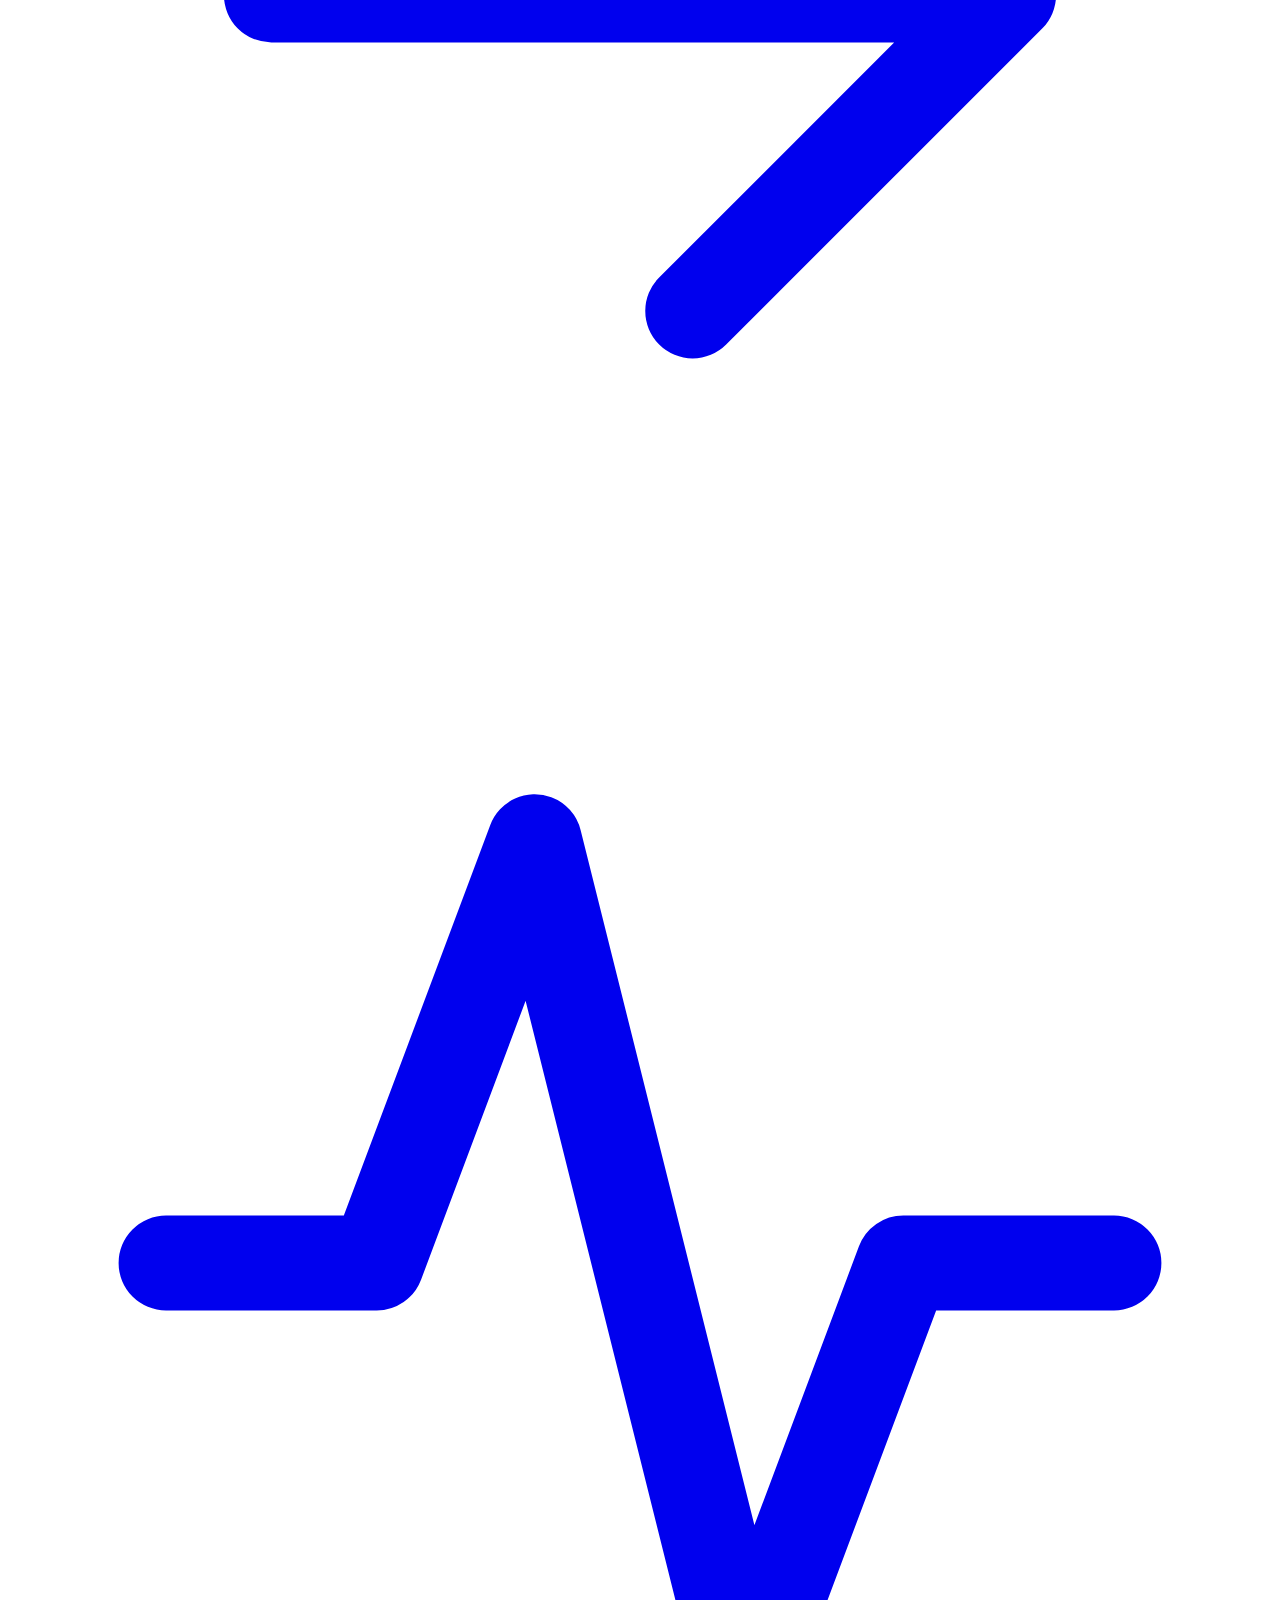
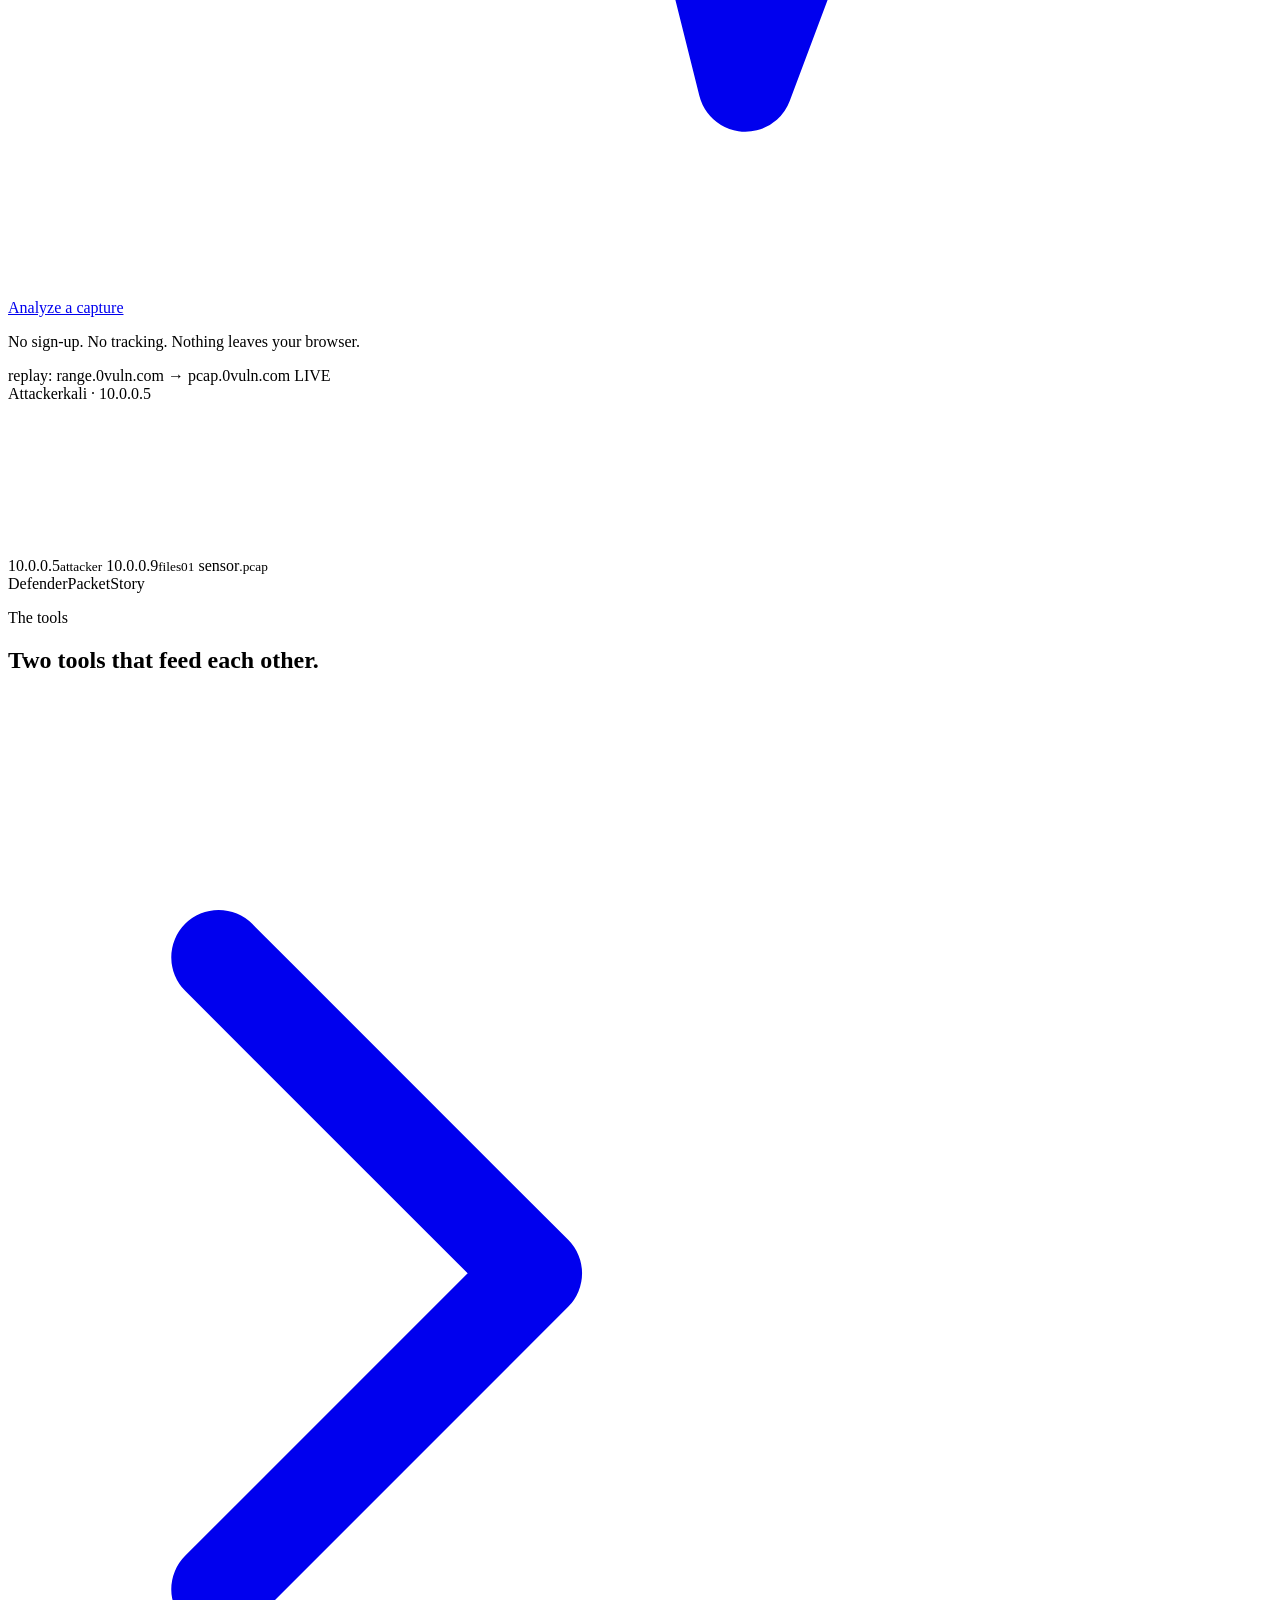
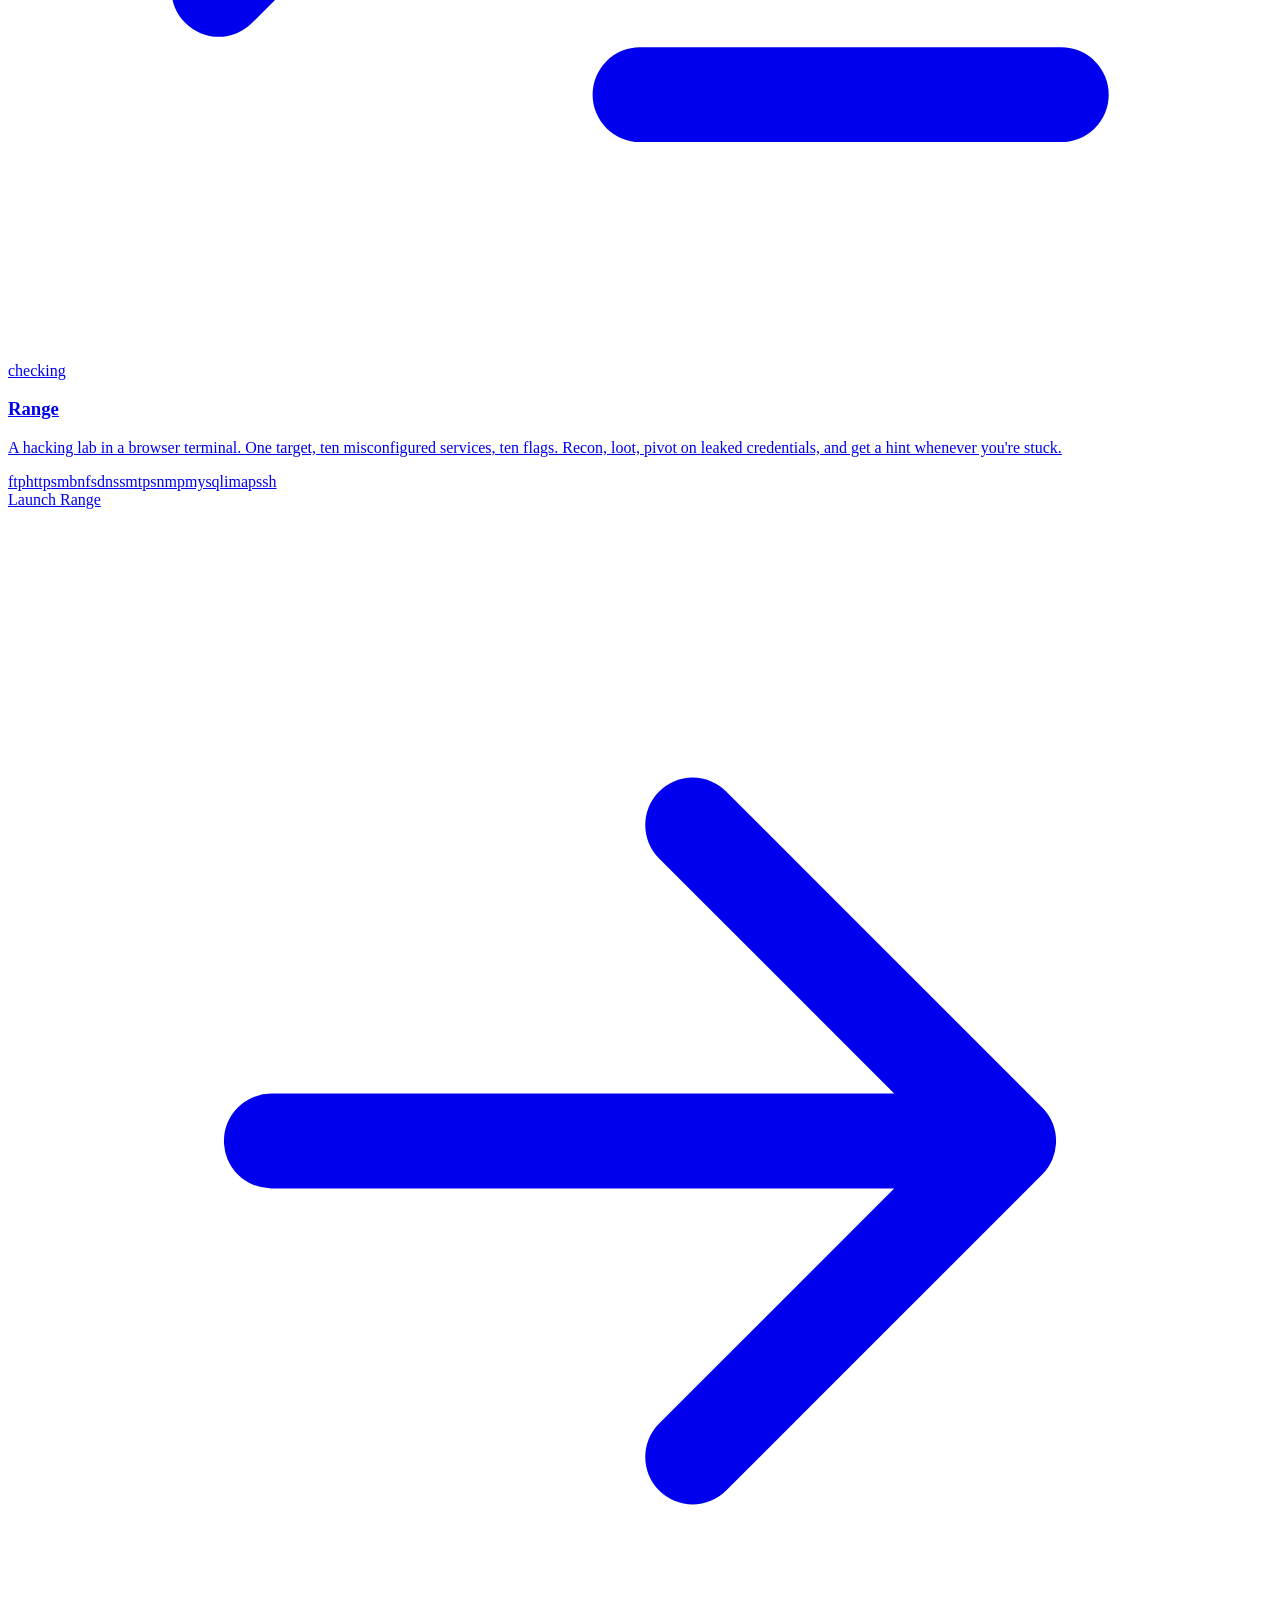
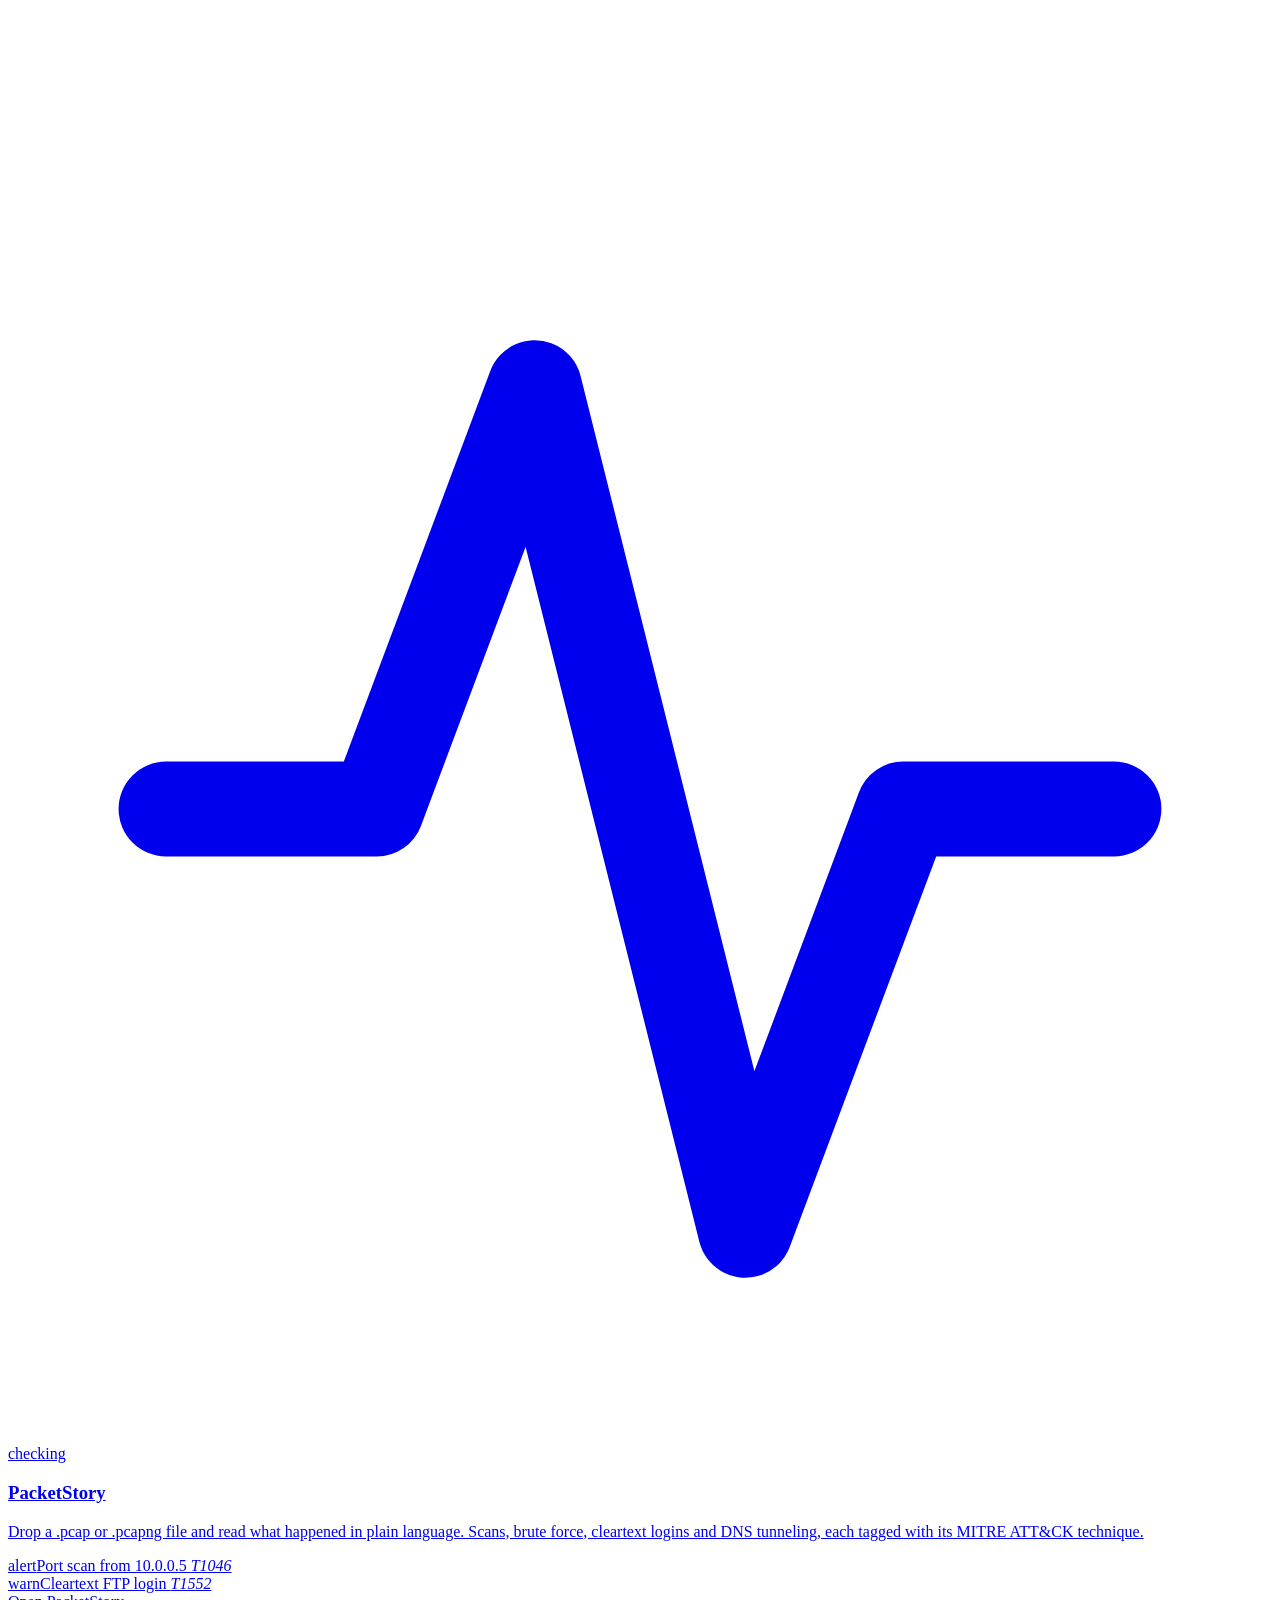
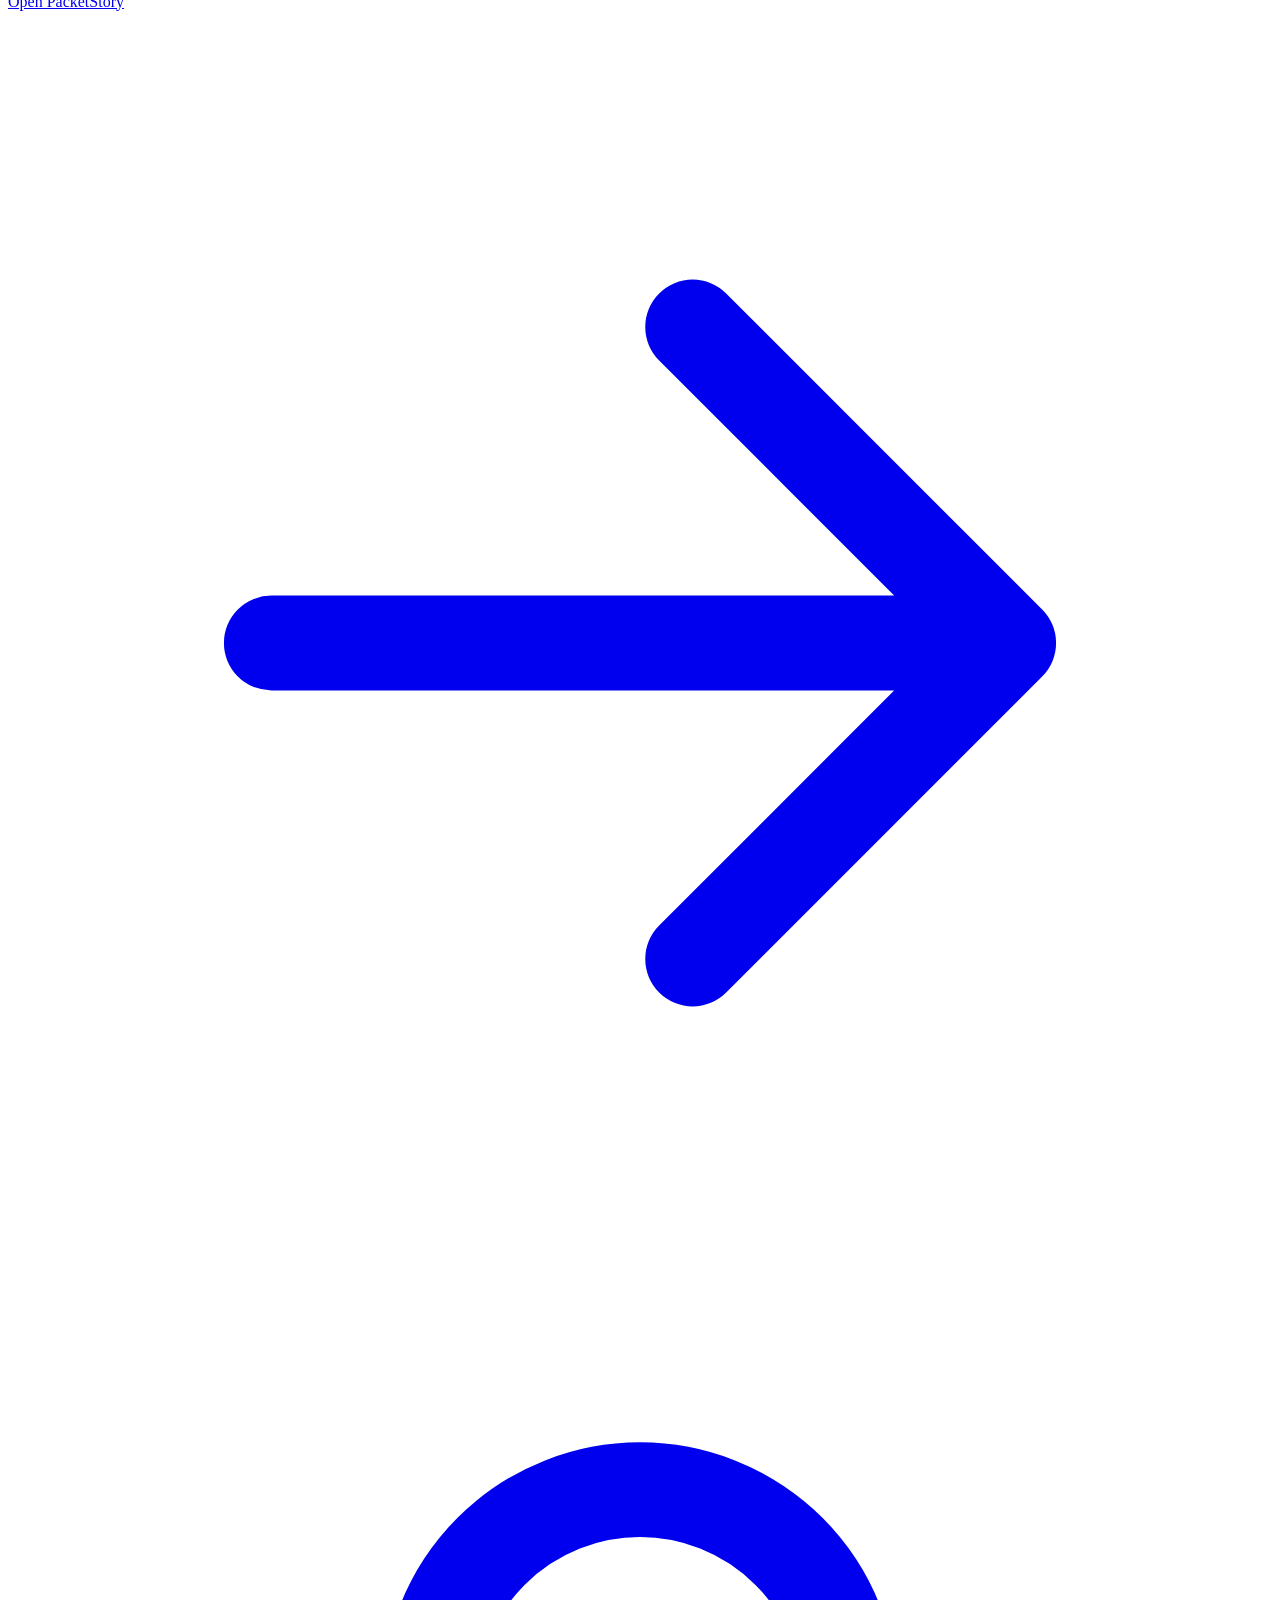
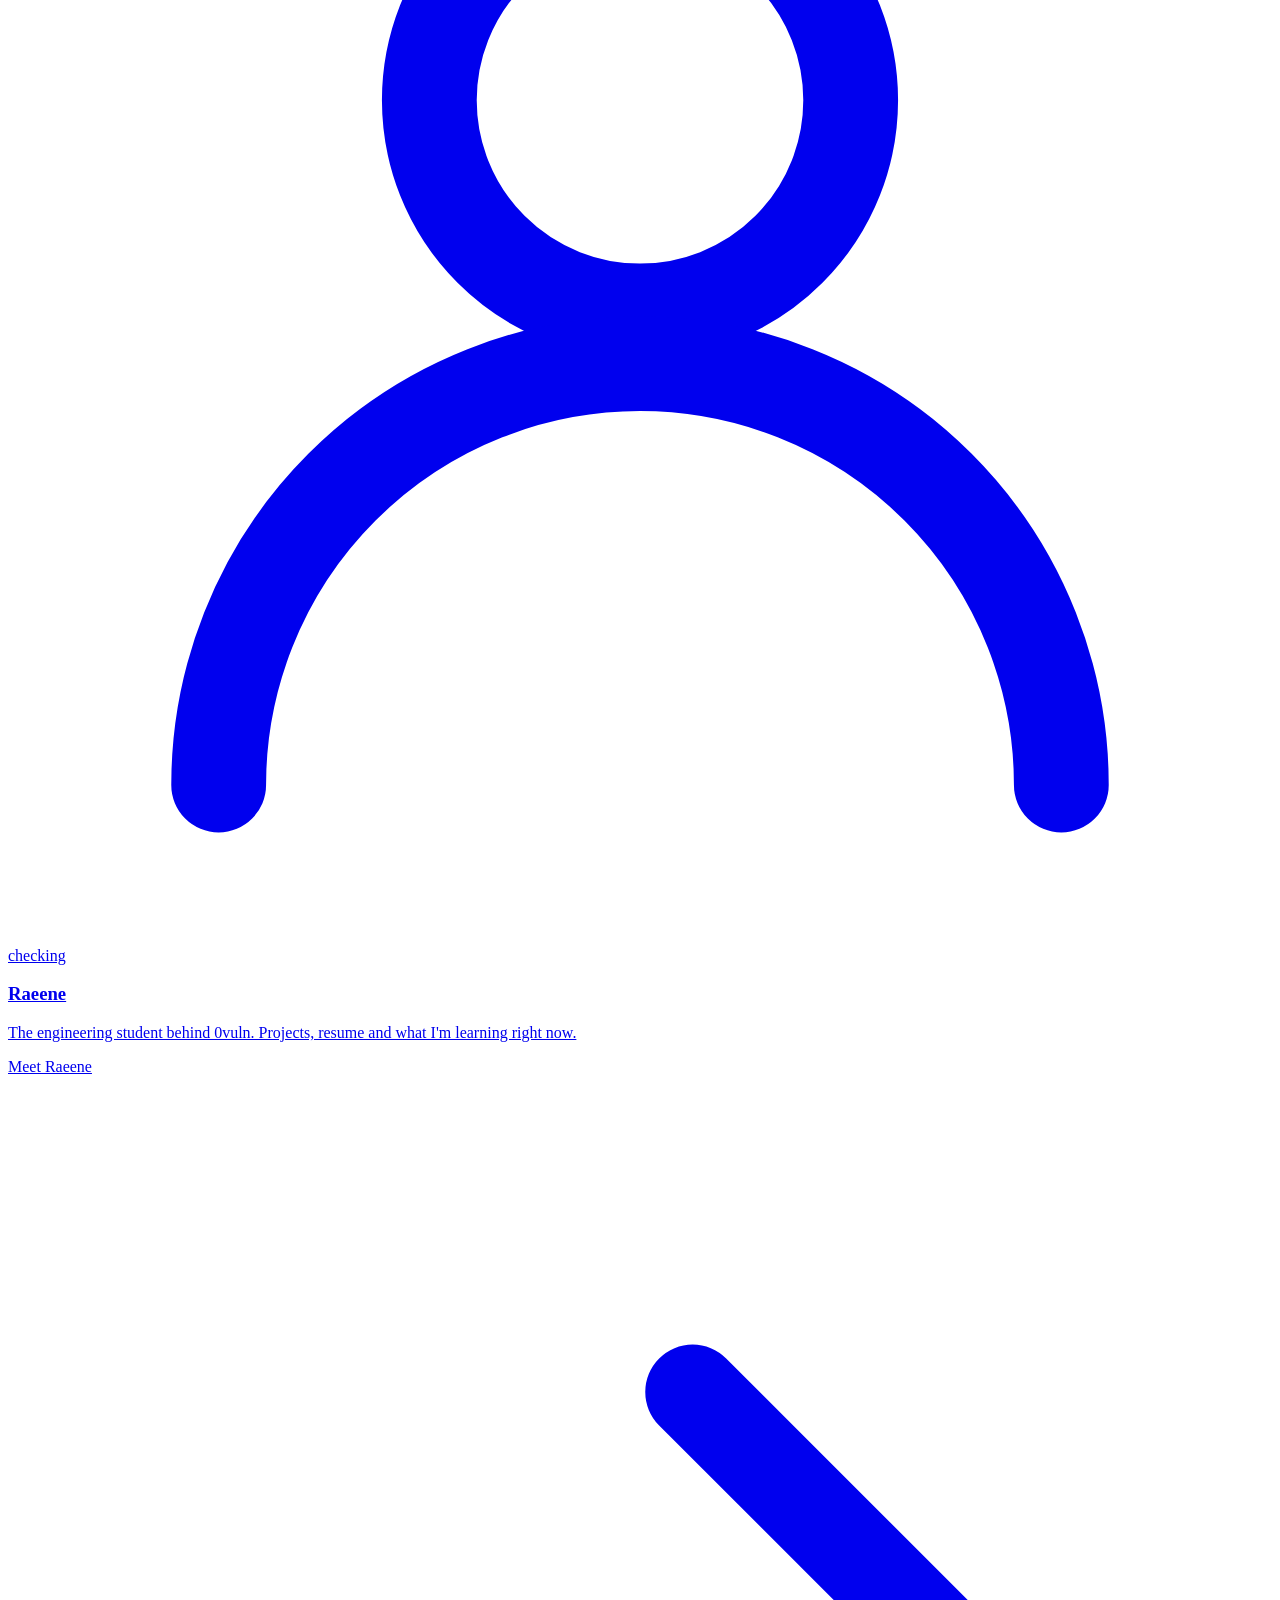
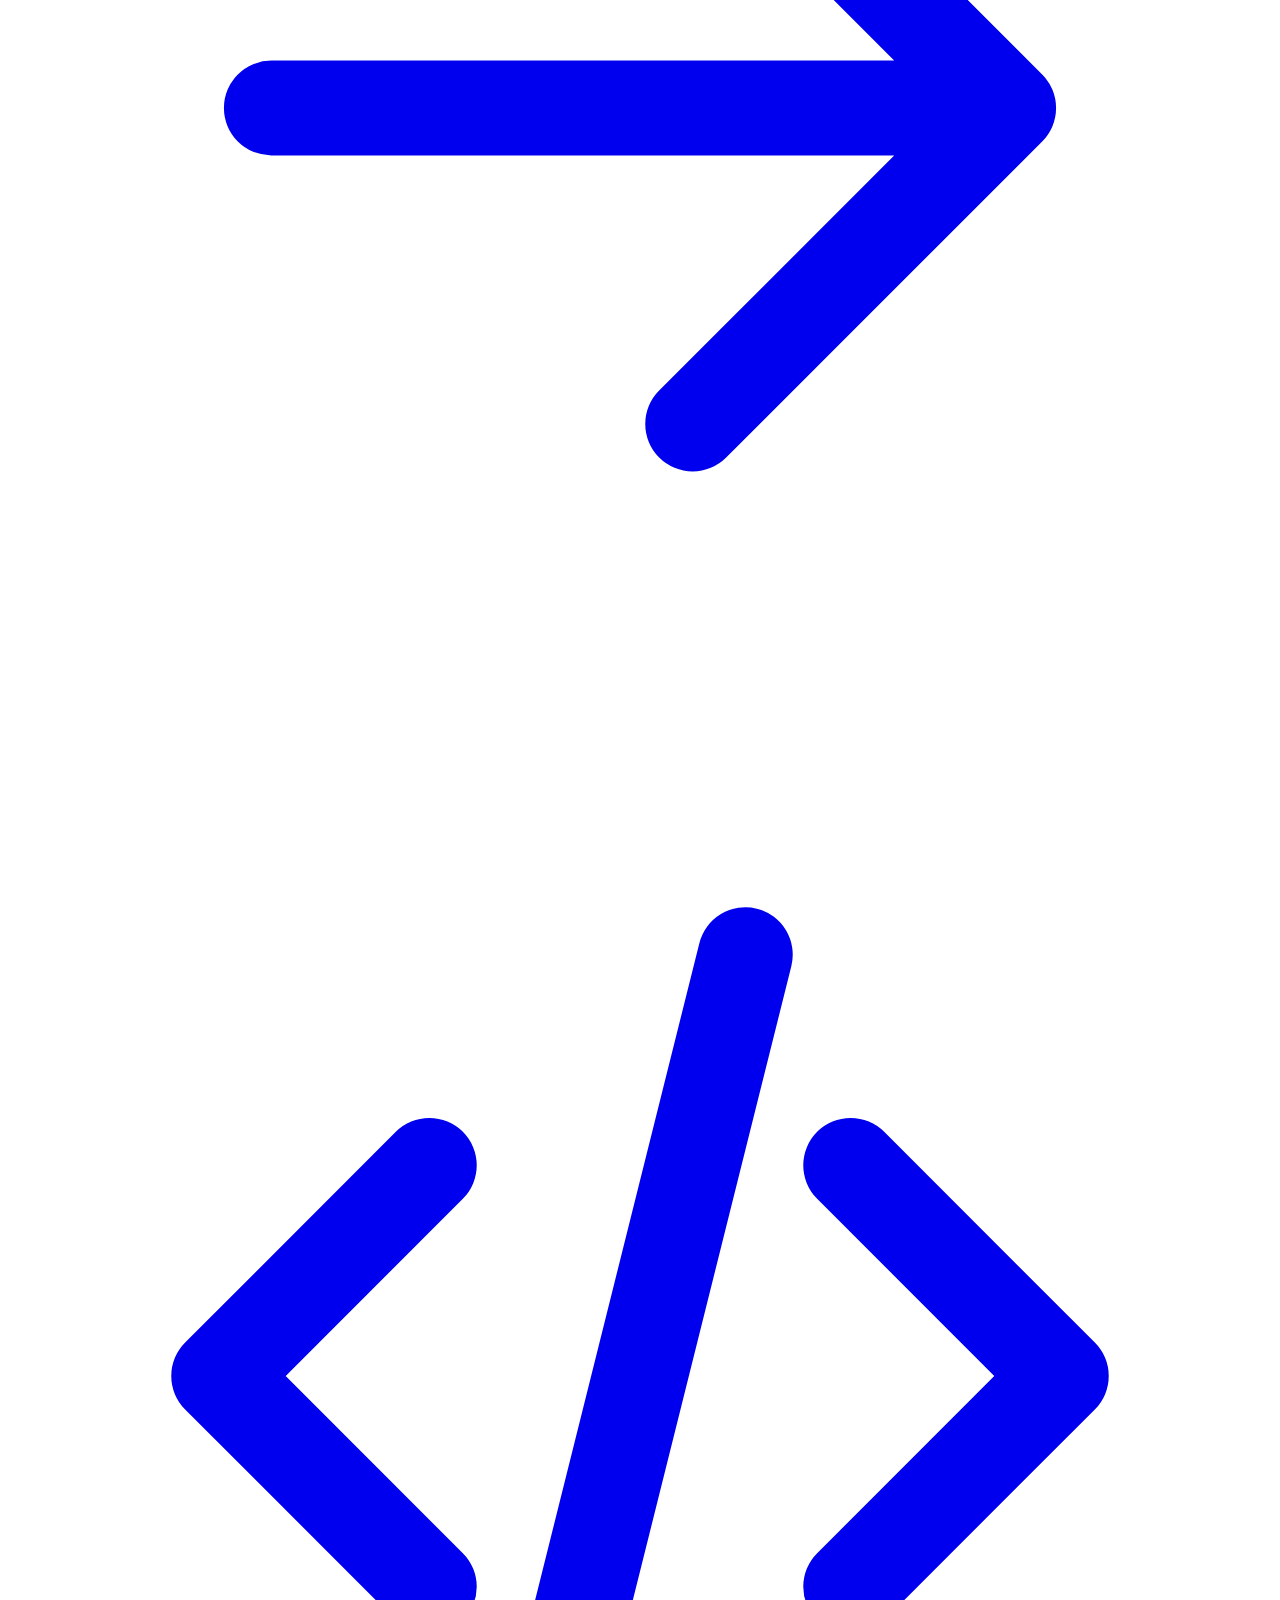
==== commit 6adb0ec2: "What's new page and feed, security.txt on every subdomain - Hub: /changelog/ and an Atom feed (/feed" ====
--- a/public/index.html
+++ b/public/index.html
@@ -15,6 +15,8 @@
 <meta name="twitter:card" content="summary_large_image">
 <meta name="theme-color" content="#06070b">
 <link rel="icon" href="/favicon.svg" type="image/svg+xml">
+<link rel="apple-touch-icon" href="/icon-192.png">
+<link rel="alternate" type="application/atom+xml" title="0vuln: what's new" href="https://0vuln.com/feed.xml">
 <link rel="preload" href="/fonts/inter.woff2" as="font" type="font/woff2" crossorigin>
 <link rel="preload" href="/fonts/space-grotesk.woff2" as="font" type="font/woff2" crossorigin>
 <link rel="stylesheet" href="/ds.css"><link rel="stylesheet" href="/hub.css">
@@ -28,7 +30,7 @@
     <a class="logo" href="https://0vuln.com/" aria-label="0vuln home"><img src="/favicon.svg" alt="" width="28" height="28"><span>0vuln</span></a>
     <nav class="sites" aria-label="0vuln sites"><a class="s-hub" href="https://0vuln.com/" aria-current="page">Hub</a><a class="s-range" href="https://range.0vuln.com/">Range</a><a class="s-pcap" href="https://pcap.0vuln.com/">PacketStory</a><a class="s-raeene" href="https://raeene.0vuln.com/">Raeene</a></nav>
     <span class="sp"></span>
-    <nav class="subnav" aria-label="On this site"><a href="/#tools">Tools</a><a href="/#loop">How it works</a><a href="/#shell">Shell</a></nav>
+    <nav class="subnav" aria-label="On this site"><a href="/#tools">Tools</a><a href="/#loop">How it works</a><a href="/#shell">Shell</a><a href="/changelog/">What's new</a></nav>
     <button class="k-btn" type="button" data-cmdk aria-label="Open command menu"><svg viewBox="0 0 24 24" fill="none" stroke="currentColor" stroke-width="1.8" stroke-linecap="round" stroke-linejoin="round" aria-hidden="true"><circle cx="11" cy="11" r="7"/><path d="m20 20-3.5-3.5"/></svg><span class="k-label">Jump to</span><span class="kbd k-mod">Ctrl</span><span class="kbd">K</span></button>
     <a class="icon-btn gh" href="https://github.com/Raeene/0vuln-site" aria-label="Source code on GitHub"><svg viewBox="0 0 24 24" fill="none" stroke="currentColor" stroke-width="1.8" stroke-linecap="round" stroke-linejoin="round" aria-hidden="true"><path d="M9 19c-4.3 1.4-4.3-2.5-6-3m12 5v-3.5c0-1 .1-1.4-.5-2 2.8-.3 5.5-1.4 5.5-6a4.6 4.6 0 0 0-1.3-3.2 4.2 4.2 0 0 0-.1-3.2s-1.1-.3-3.5 1.3a12 12 0 0 0-6.2 0C6.5 2.8 5.4 3.1 5.4 3.1a4.2 4.2 0 0 0-.1 3.2A4.6 4.6 0 0 0 4 9.5c0 4.6 2.7 5.7 5.5 6-.6.6-.6 1.2-.5 2V21"/></svg></a>
   </div>
@@ -37,7 +39,7 @@
 
   <section class="hero">
     <div class="wrap">
-      <a class="pill rise" href="https://range.0vuln.com/"><b>NEW</b>Range now hands your attack straight to PacketStory <svg viewBox="0 0 24 24" fill="none" stroke="currentColor" stroke-width="1.8" stroke-linecap="round" stroke-linejoin="round" aria-hidden="true"><path d="M5 12h14M13 6l6 6-6 6"/></svg></a>
+      <a class="pill rise" href="/changelog/"><b>NEW</b>PacketStory can now take any packet apart, byte by byte <svg viewBox="0 0 24 24" fill="none" stroke="currentColor" stroke-width="1.8" stroke-linecap="round" stroke-linejoin="round" aria-hidden="true"><path d="M5 12h14M13 6l6 6-6 6"/></svg></a>
       <h1 class="h-display rise d1">Break it. See it.<br><span class="def">Defend it.</span></h1>
       <p class="lead rise d2">A hacking lab and a packet analyzer I built as a student. You attack a fake server in your browser, then open the capture and see exactly what a defender would have seen.</p>
       <div class="row rise d3">
@@ -212,7 +214,7 @@
         <a class="logo" href="https://0vuln.com/"><img src="/favicon.svg" alt="" width="28" height="28"><span>0vuln</span></a>
         <p class="blurb">A free cybersecurity playground. Attack a simulated server, then investigate your own attack from the defender's side. Everything runs in your browser.</p>
       </div>
-      <div><h4>Tools</h4><ul><li><a href="https://range.0vuln.com/">Range</a></li><li><a href="https://pcap.0vuln.com/">PacketStory</a></li><li><a href="https://pcap.0vuln.com/#demo">PacketStory demo</a></li><li><a href="https://0vuln.com/#shell">Hub shell</a></li></ul></div>
+      <div><h4>Tools</h4><ul><li><a href="https://range.0vuln.com/">Range</a></li><li><a href="https://pcap.0vuln.com/">PacketStory</a></li><li><a href="https://pcap.0vuln.com/#demo">PacketStory demo</a></li><li><a href="https://0vuln.com/changelog/">What's new</a></li></ul></div>
       <div><h4>Raeene</h4><ul><li><a href="https://raeene.0vuln.com/about/">About</a></li><li><a href="https://raeene.0vuln.com/projects/">Projects</a></li><li><a href="https://raeene.0vuln.com/resume/">Resume</a></li><li><a href="https://raeene.0vuln.com/now/">Now</a></li></ul></div>
       <div><h4>Elsewhere</h4><ul><li><a href="https://github.com/Raeene">GitHub</a></li><li><a href="https://www.linkedin.com/in/ray-safi-938491195/">LinkedIn</a></li><li><a href="mailto:raaene@protonmail.com">Email</a></li><li><a href="https://0vuln.com/.well-known/security.txt">security.txt</a></li></ul></div>
     </div>
